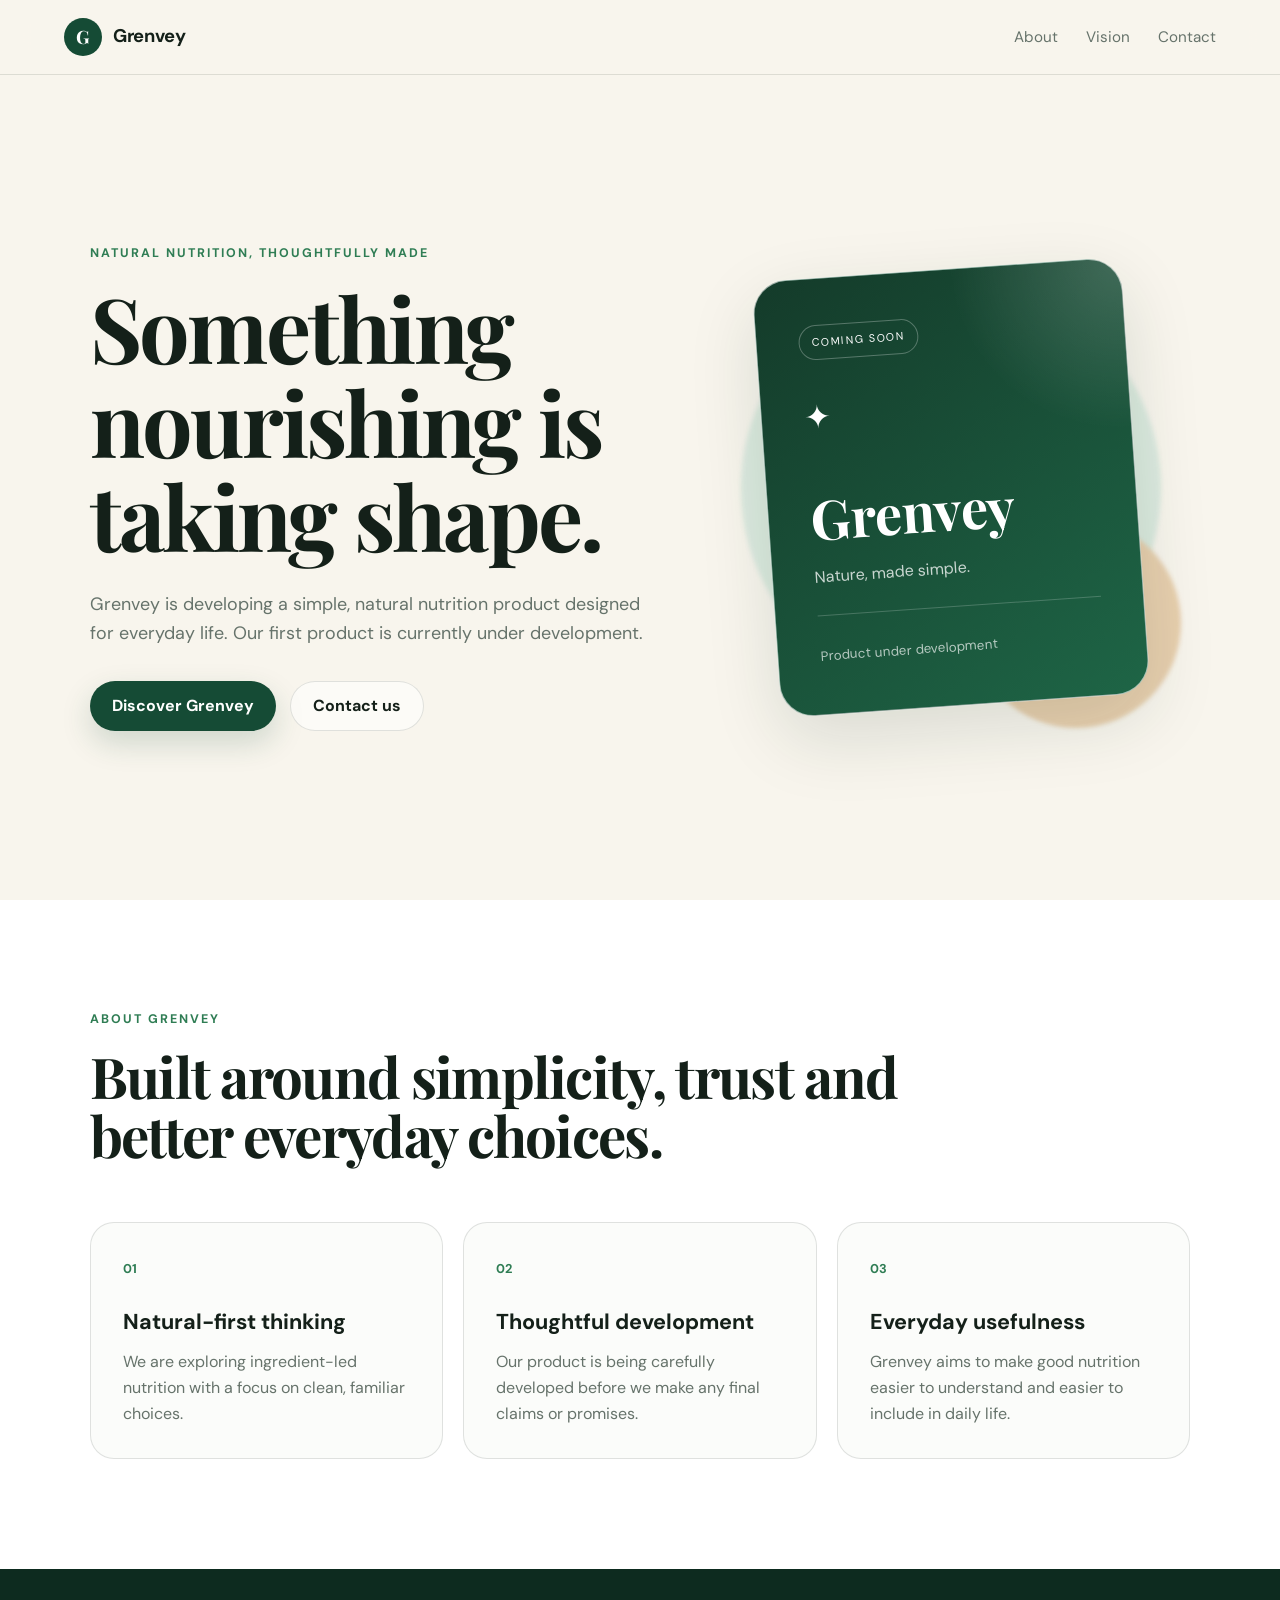
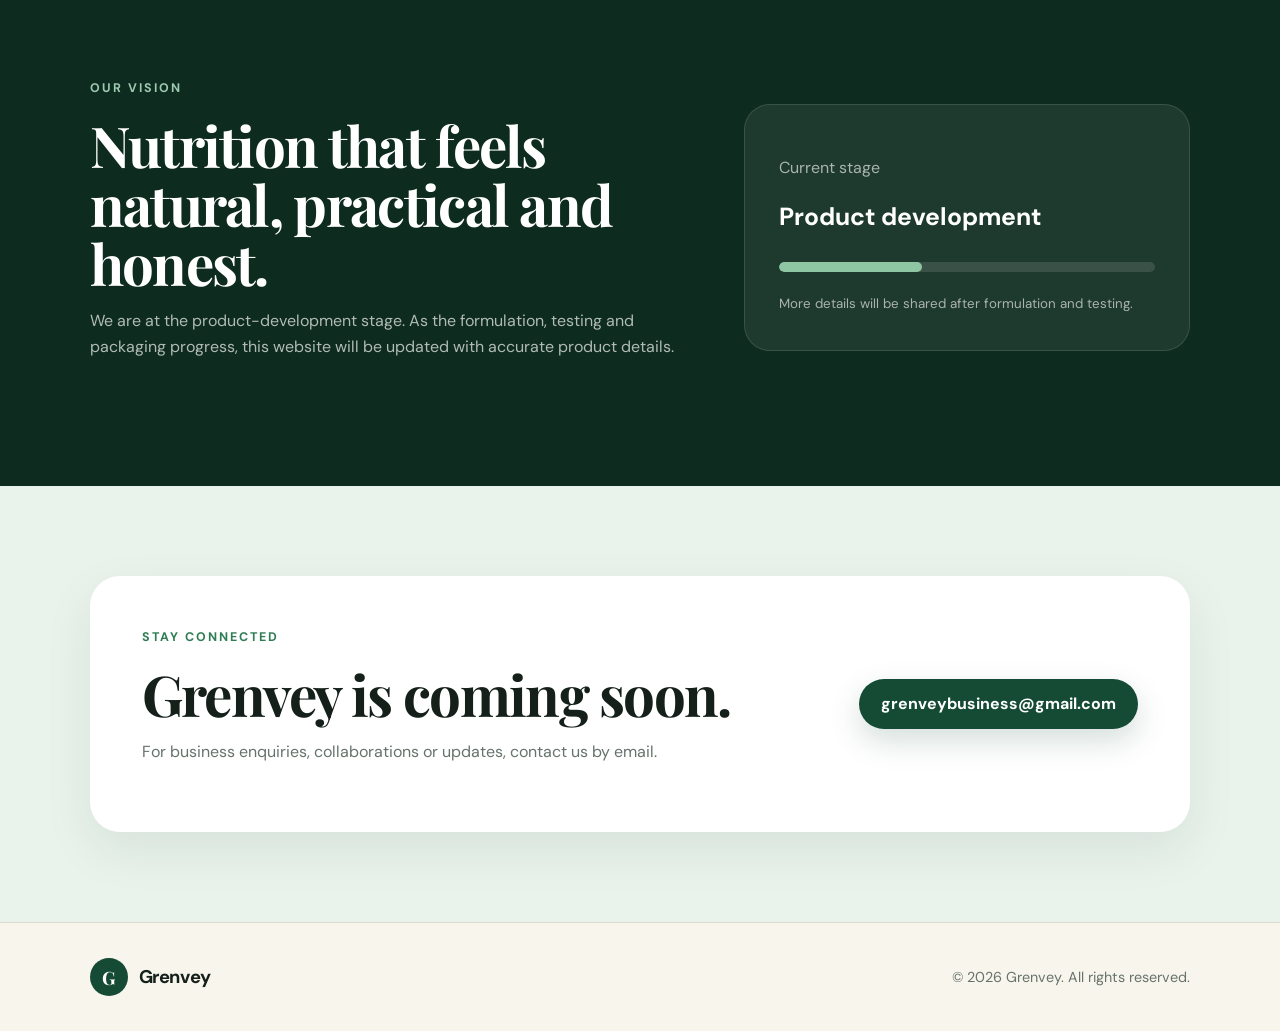
==== index.html @ e4cc2984 "Premium Grenvey Website" ====
<!DOCTYPE html>
<html lang="en">
<head>
  <meta charset="UTF-8" />
  <meta name="viewport" content="width=device-width, initial-scale=1.0" />
  <meta name="description" content="Grenvey is building simple, natural nutrition for everyday life." />
  <title>Grenvey | Natural Nutrition</title>
  <link rel="preconnect" href="https://fonts.googleapis.com">
  <link rel="preconnect" href="https://fonts.gstatic.com" crossorigin>
  <link href="https://fonts.googleapis.com/css2?family=DM+Sans:wght@400;500;600;700&family=Playfair+Display:wght@600;700&display=swap" rel="stylesheet">
  <link rel="stylesheet" href="style.css" />
</head>
<body>
  <header class="site-header">
    <a class="brand" href="#home" aria-label="Grenvey home">
      <span class="brand-mark">G</span>
      <span>Grenvey</span>
    </a>

    <nav class="nav-links" aria-label="Main navigation">
      <a href="#about">About</a>
      <a href="#vision">Vision</a>
      <a href="#contact">Contact</a>
    </nav>
  </header>

  <main>
    <section class="hero" id="home">
      <div class="hero-content reveal">
        <p class="eyebrow">Natural nutrition, thoughtfully made</p>
        <h1>Something nourishing is taking shape.</h1>
        <p class="hero-copy">
          Grenvey is developing a simple, natural nutrition product designed for everyday life.
          Our first product is currently under development.
        </p>
        <div class="hero-actions">
          <a class="button button-primary" href="#about">Discover Grenvey</a>
          <a class="button button-secondary" href="mailto:grenveybusiness@gmail.com">Contact us</a>
        </div>
      </div>

      <div class="hero-visual reveal" aria-hidden="true">
        <div class="orb orb-one"></div>
        <div class="orb orb-two"></div>
        <div class="product-card">
          <span class="mini-label">COMING SOON</span>
          <div class="leaf-icon">✦</div>
          <h2>Grenvey</h2>
          <p>Nature, made simple.</p>
          <div class="card-line"></div>
          <small>Product under development</small>
        </div>
      </div>
    </section>

    <section class="section" id="about">
      <div class="section-heading reveal">
        <p class="eyebrow">About Grenvey</p>
        <h2>Built around simplicity, trust and better everyday choices.</h2>
      </div>

      <div class="feature-grid">
        <article class="feature-card reveal">
          <span>01</span>
          <h3>Natural-first thinking</h3>
          <p>We are exploring ingredient-led nutrition with a focus on clean, familiar choices.</p>
        </article>
        <article class="feature-card reveal">
          <span>02</span>
          <h3>Thoughtful development</h3>
          <p>Our product is being carefully developed before we make any final claims or promises.</p>
        </article>
        <article class="feature-card reveal">
          <span>03</span>
          <h3>Everyday usefulness</h3>
          <p>Grenvey aims to make good nutrition easier to understand and easier to include in daily life.</p>
        </article>
      </div>
    </section>

    <section class="vision-section" id="vision">
      <div class="vision-copy reveal">
        <p class="eyebrow light">Our vision</p>
        <h2>Nutrition that feels natural, practical and honest.</h2>
        <p>
          We are at the product-development stage. As the formulation, testing and packaging progress,
          this website will be updated with accurate product details.
        </p>
      </div>
      <div class="status-card reveal">
        <p>Current stage</p>
        <strong>Product development</strong>
        <div class="status-track"><span></span></div>
        <small>More details will be shared after formulation and testing.</small>
      </div>
    </section>

    <section class="contact-section" id="contact">
      <div class="contact-card reveal">
        <div>
          <p class="eyebrow">Stay connected</p>
          <h2>Grenvey is coming soon.</h2>
          <p>For business enquiries, collaborations or updates, contact us by email.</p>
        </div>
        <a class="button button-primary" href="mailto:grenveybusiness@gmail.com">
          grenveybusiness@gmail.com
        </a>
      </div>
    </section>
  </main>

  <footer>
    <a class="brand footer-brand" href="#home">
      <span class="brand-mark">G</span>
      <span>Grenvey</span>
    </a>
    <p>© <span id="year"></span> Grenvey. All rights reserved.</p>
  </footer>

  <script src="script.js"></script>
</body>
</html>
---- style.css ----
* {
  box-sizing: border-box;
}

:root {
  --green-950: #0d2b1f;
  --green-800: #154b35;
  --green-600: #2f7d54;
  --green-100: #e9f3ec;
  --cream: #f8f5ed;
  --white: #ffffff;
  --ink: #142019;
  --muted: #66736b;
  --line: rgba(20, 32, 25, 0.12);
  --shadow: 0 24px 70px rgba(13, 43, 31, 0.13);
}

html {
  scroll-behavior: smooth;
}

body {
  margin: 0;
  font-family: "DM Sans", sans-serif;
  color: var(--ink);
  background: var(--cream);
  line-height: 1.6;
}

a {
  color: inherit;
  text-decoration: none;
}

.site-header {
  position: sticky;
  top: 0;
  z-index: 50;
  display: flex;
  align-items: center;
  justify-content: space-between;
  padding: 18px clamp(22px, 5vw, 76px);
  background: rgba(248, 245, 237, 0.86);
  border-bottom: 1px solid var(--line);
  backdrop-filter: blur(18px);
}

.brand {
  display: inline-flex;
  align-items: center;
  gap: 11px;
  font-size: 1.15rem;
  font-weight: 700;
  letter-spacing: -0.02em;
}

.brand-mark {
  display: grid;
  place-items: center;
  width: 38px;
  height: 38px;
  border-radius: 50%;
  color: var(--white);
  background: var(--green-800);
  font-family: "Playfair Display", serif;
}

.nav-links {
  display: flex;
  gap: 28px;
  color: var(--muted);
  font-size: 0.95rem;
}

.nav-links a:hover {
  color: var(--green-800);
}

.hero {
  min-height: calc(100vh - 75px);
  display: grid;
  grid-template-columns: 1.08fr 0.92fr;
  align-items: center;
  gap: 60px;
  padding: 70px clamp(22px, 7vw, 110px);
  overflow: hidden;
}

.eyebrow {
  margin: 0 0 16px;
  color: var(--green-600);
  font-size: 0.78rem;
  font-weight: 700;
  letter-spacing: 0.16em;
  text-transform: uppercase;
}

.hero h1,
.section-heading h2,
.vision-copy h2,
.contact-card h2 {
  margin: 0;
  font-family: "Playfair Display", serif;
  line-height: 1.05;
  letter-spacing: -0.03em;
}

.hero h1 {
  max-width: 760px;
  font-size: clamp(3.2rem, 7vw, 6.6rem);
}

.hero-copy {
  max-width: 650px;
  margin: 28px 0 0;
  color: var(--muted);
  font-size: clamp(1rem, 1.4vw, 1.18rem);
}

.hero-actions {
  display: flex;
  flex-wrap: wrap;
  gap: 14px;
  margin-top: 34px;
}

.button {
  display: inline-flex;
  align-items: center;
  justify-content: center;
  min-height: 50px;
  padding: 0 22px;
  border-radius: 999px;
  font-weight: 700;
  transition: transform 0.2s ease, box-shadow 0.2s ease, background 0.2s ease;
}

.button:hover {
  transform: translateY(-2px);
}

.button-primary {
  color: var(--white);
  background: var(--green-800);
  box-shadow: 0 12px 30px rgba(21, 75, 53, 0.18);
}

.button-secondary {
  border: 1px solid var(--line);
  background: rgba(255,255,255,0.55);
}

.hero-visual {
  position: relative;
  min-height: 560px;
  display: grid;
  place-items: center;
}

.orb {
  position: absolute;
  border-radius: 50%;
  filter: blur(2px);
}

.orb-one {
  width: 420px;
  height: 420px;
  background: #dceadf;
}

.orb-two {
  width: 210px;
  height: 210px;
  right: 2%;
  bottom: 7%;
  background: #e8cfae;
}

.product-card {
  position: relative;
  z-index: 2;
  width: min(370px, 78vw);
  padding: 46px 42px;
  border: 1px solid rgba(255,255,255,0.6);
  border-radius: 34px;
  color: var(--white);
  background:
    radial-gradient(circle at top right, rgba(255,255,255,0.18), transparent 30%),
    linear-gradient(145deg, #143b2a, #1e6546);
  box-shadow: var(--shadow);
  transform: rotate(-4deg);
}

.product-card h2 {
  margin: 30px 0 0;
  font-family: "Playfair Display", serif;
  font-size: 3.4rem;
}

.product-card p {
  margin: 3px 0 26px;
  color: rgba(255,255,255,0.76);
}

.mini-label {
  display: inline-block;
  padding: 8px 12px;
  border: 1px solid rgba(255,255,255,0.28);
  border-radius: 999px;
  font-size: 0.68rem;
  letter-spacing: 0.14em;
}

.leaf-icon {
  margin-top: 32px;
  font-size: 2rem;
}

.card-line {
  height: 1px;
  margin: 26px 0;
  background: rgba(255,255,255,0.2);
}

.product-card small {
  color: rgba(255,255,255,0.68);
}

.section {
  padding: 110px clamp(22px, 7vw, 110px);
  background: var(--white);
}

.section-heading {
  max-width: 820px;
}

.section-heading h2,
.vision-copy h2,
.contact-card h2 {
  font-size: clamp(2.3rem, 4.4vw, 4.6rem);
}

.feature-grid {
  display: grid;
  grid-template-columns: repeat(3, 1fr);
  gap: 20px;
  margin-top: 58px;
}

.feature-card {
  padding: 32px;
  border: 1px solid var(--line);
  border-radius: 24px;
  background: #fbfcfa;
}

.feature-card span {
  color: var(--green-600);
  font-size: 0.8rem;
  font-weight: 700;
}

.feature-card h3 {
  margin: 24px 0 10px;
  font-size: 1.35rem;
}

.feature-card p {
  margin: 0;
  color: var(--muted);
}

.vision-section {
  display: grid;
  grid-template-columns: 1.15fr 0.85fr;
  gap: 50px;
  align-items: center;
  padding: 110px clamp(22px, 7vw, 110px);
  color: var(--white);
  background: var(--green-950);
}

.eyebrow.light {
  color: #9dcab1;
}

.vision-copy p:last-child {
  max-width: 680px;
  color: rgba(255,255,255,0.68);
}

.status-card {
  padding: 34px;
  border: 1px solid rgba(255,255,255,0.12);
  border-radius: 26px;
  background: rgba(255,255,255,0.07);
}

.status-card p,
.status-card small {
  color: rgba(255,255,255,0.62);
}

.status-card strong {
  display: block;
  margin: 6px 0 26px;
  font-size: 1.55rem;
}

.status-track {
  height: 10px;
  margin-bottom: 18px;
  border-radius: 999px;
  background: rgba(255,255,255,0.12);
  overflow: hidden;
}

.status-track span {
  display: block;
  width: 38%;
  height: 100%;
  border-radius: inherit;
  background: #8ec6a4;
}

.contact-section {
  padding: 90px clamp(22px, 7vw, 110px);
  background: var(--green-100);
}

.contact-card {
  display: flex;
  justify-content: space-between;
  align-items: center;
  gap: 40px;
  max-width: 1200px;
  margin: 0 auto;
  padding: 52px;
  border-radius: 30px;
  background: var(--white);
  box-shadow: 0 18px 50px rgba(13, 43, 31, 0.08);
}

.contact-card p:not(.eyebrow) {
  color: var(--muted);
}

footer {
  display: flex;
  justify-content: space-between;
  align-items: center;
  gap: 20px;
  padding: 28px clamp(22px, 7vw, 110px);
  border-top: 1px solid var(--line);
  background: var(--cream);
}

footer p {
  color: var(--muted);
  font-size: 0.9rem;
}

.reveal {
  opacity: 0;
  transform: translateY(20px);
  transition: opacity 0.7s ease, transform 0.7s ease;
}

.reveal.visible {
  opacity: 1;
  transform: translateY(0);
}

@media (max-width: 900px) {
  .hero,
  .vision-section {
    grid-template-columns: 1fr;
  }

  .hero {
    padding-top: 48px;
  }

  .hero-visual {
    min-height: 460px;
  }

  .feature-grid {
    grid-template-columns: 1fr;
  }

  .contact-card {
    align-items: flex-start;
    flex-direction: column;
  }
}

@media (max-width: 640px) {
  .nav-links {
    display: none;
  }

  .hero {
    min-height: auto;
    gap: 18px;
  }

  .hero h1 {
    font-size: 3.15rem;
  }

  .hero-visual {
    min-height: 420px;
  }

  .product-card {
    padding: 36px 28px;
  }

  .product-card h2 {
    font-size: 2.8rem;
  }

  .section,
  .vision-section,
  .contact-section {
    padding-top: 78px;
    padding-bottom: 78px;
  }

  .contact-card {
    padding: 32px 24px;
  }

  .contact-card .button {
    width: 100%;
    font-size: 0.9rem;
  }

  footer {
    align-items: flex-start;
    flex-direction: column;
  }
}
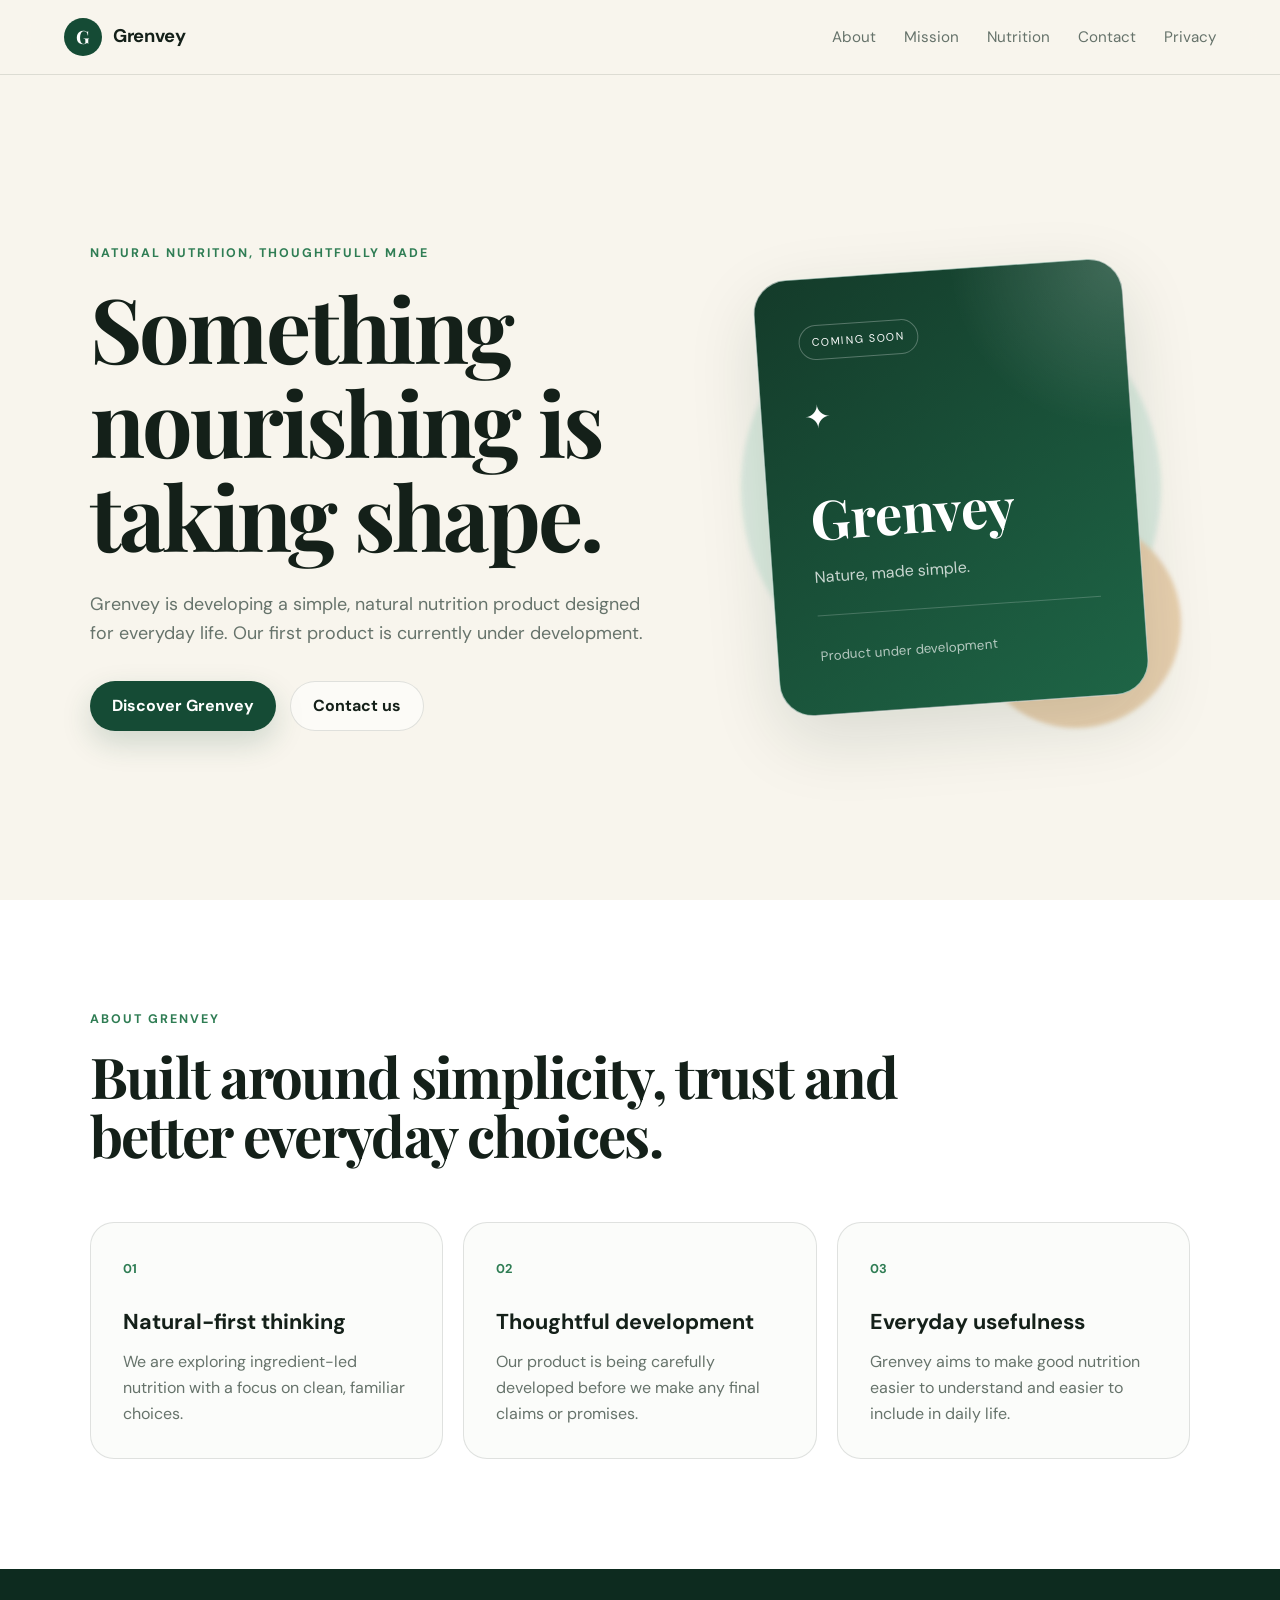
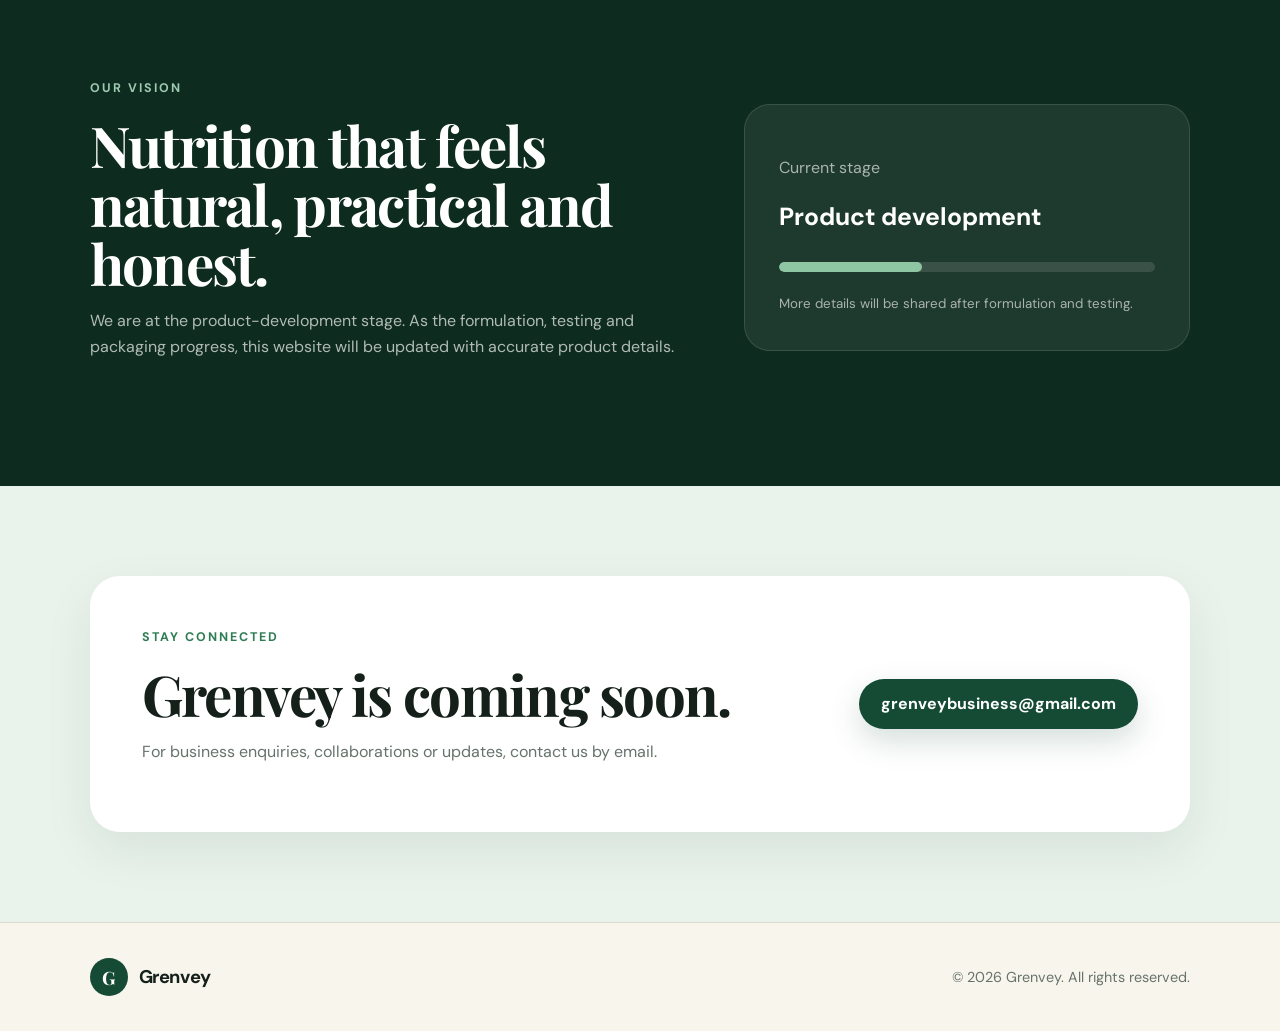
==== commit 6cde9938: "Add About, Mission, Nutrition, Contact and Privacy pages" ====
--- a/index.html
+++ b/index.html
@@ -18,9 +18,11 @@
     </a>
 
     <nav class="nav-links" aria-label="Main navigation">
-      <a href="#about">About</a>
-      <a href="#vision">Vision</a>
-      <a href="#contact">Contact</a>
+      <a href="about.html">About</a>
+<a href="mission.html">Mission</a>
+<a href="nutrition.html">Nutrition</a>
+<a href="contact.html">Contact</a>
+<a href="privacy.html">Privacy</a>
     </nav>
   </header>
 
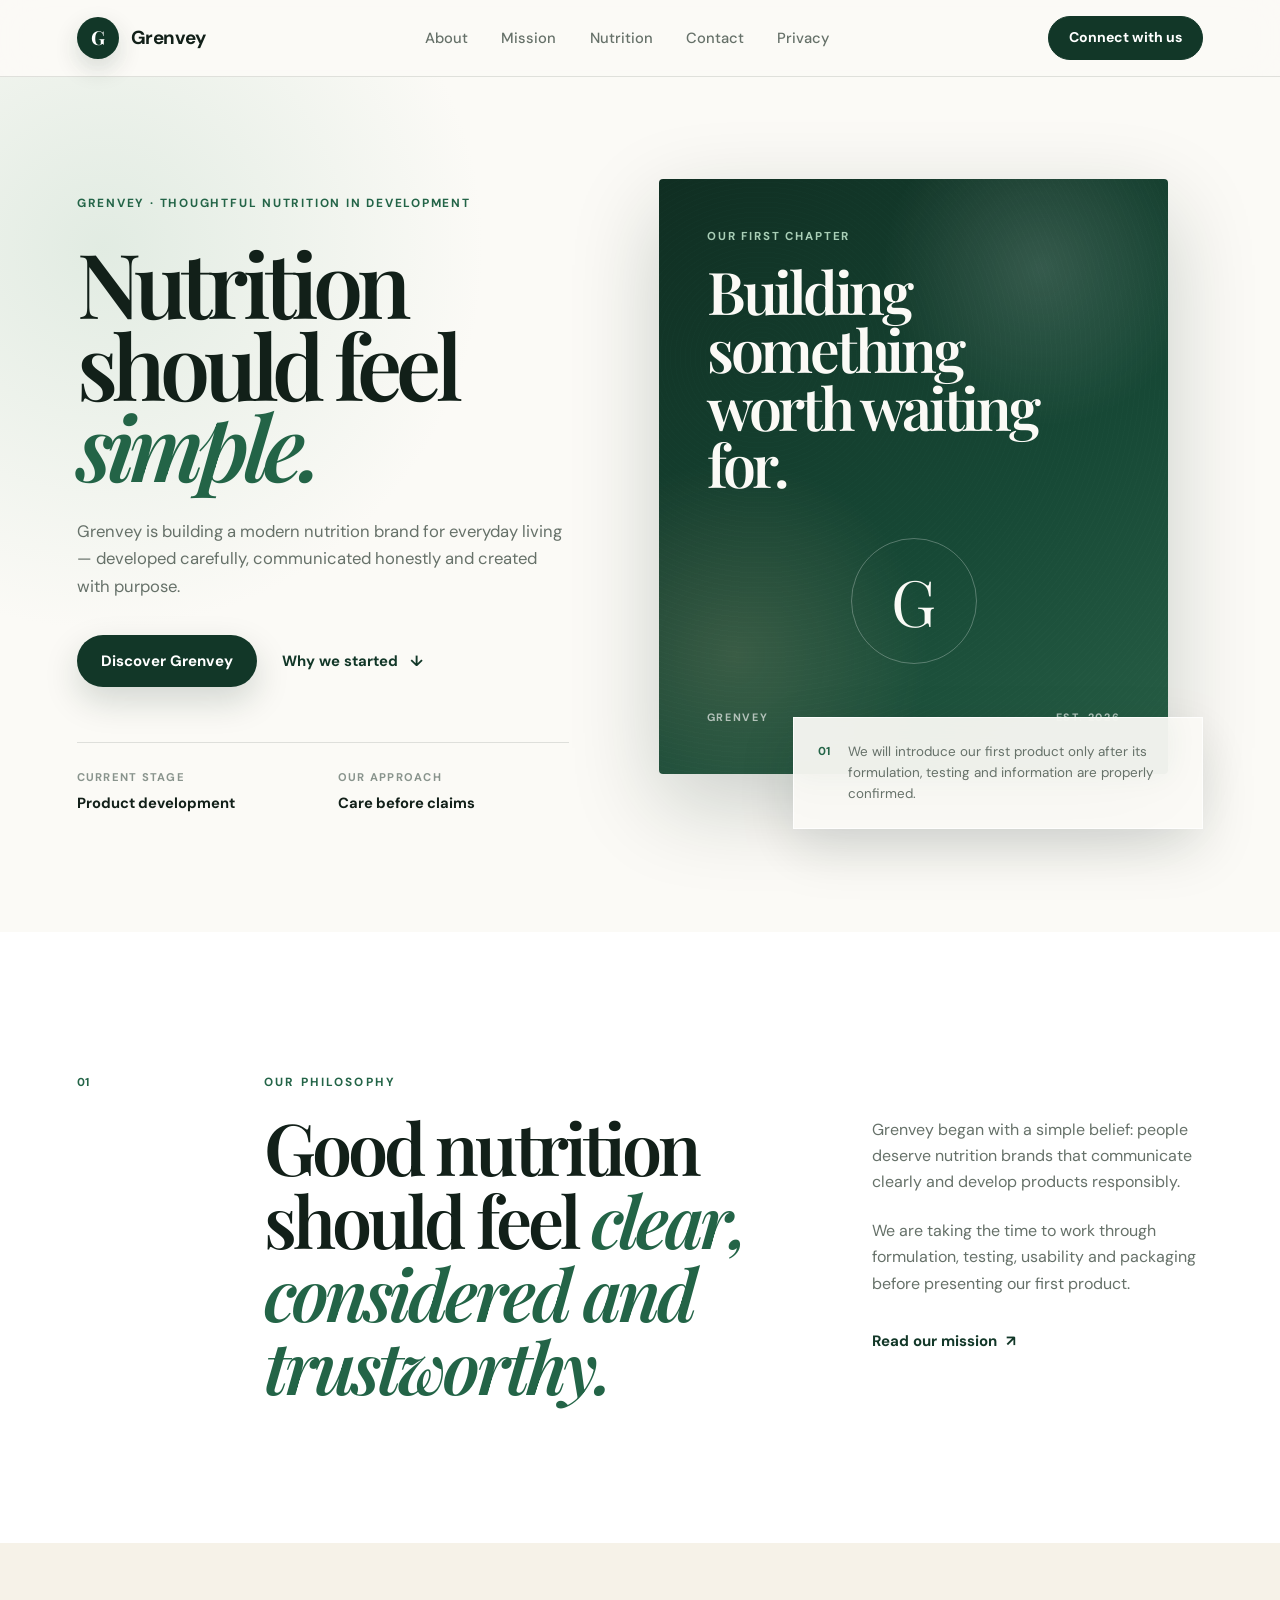
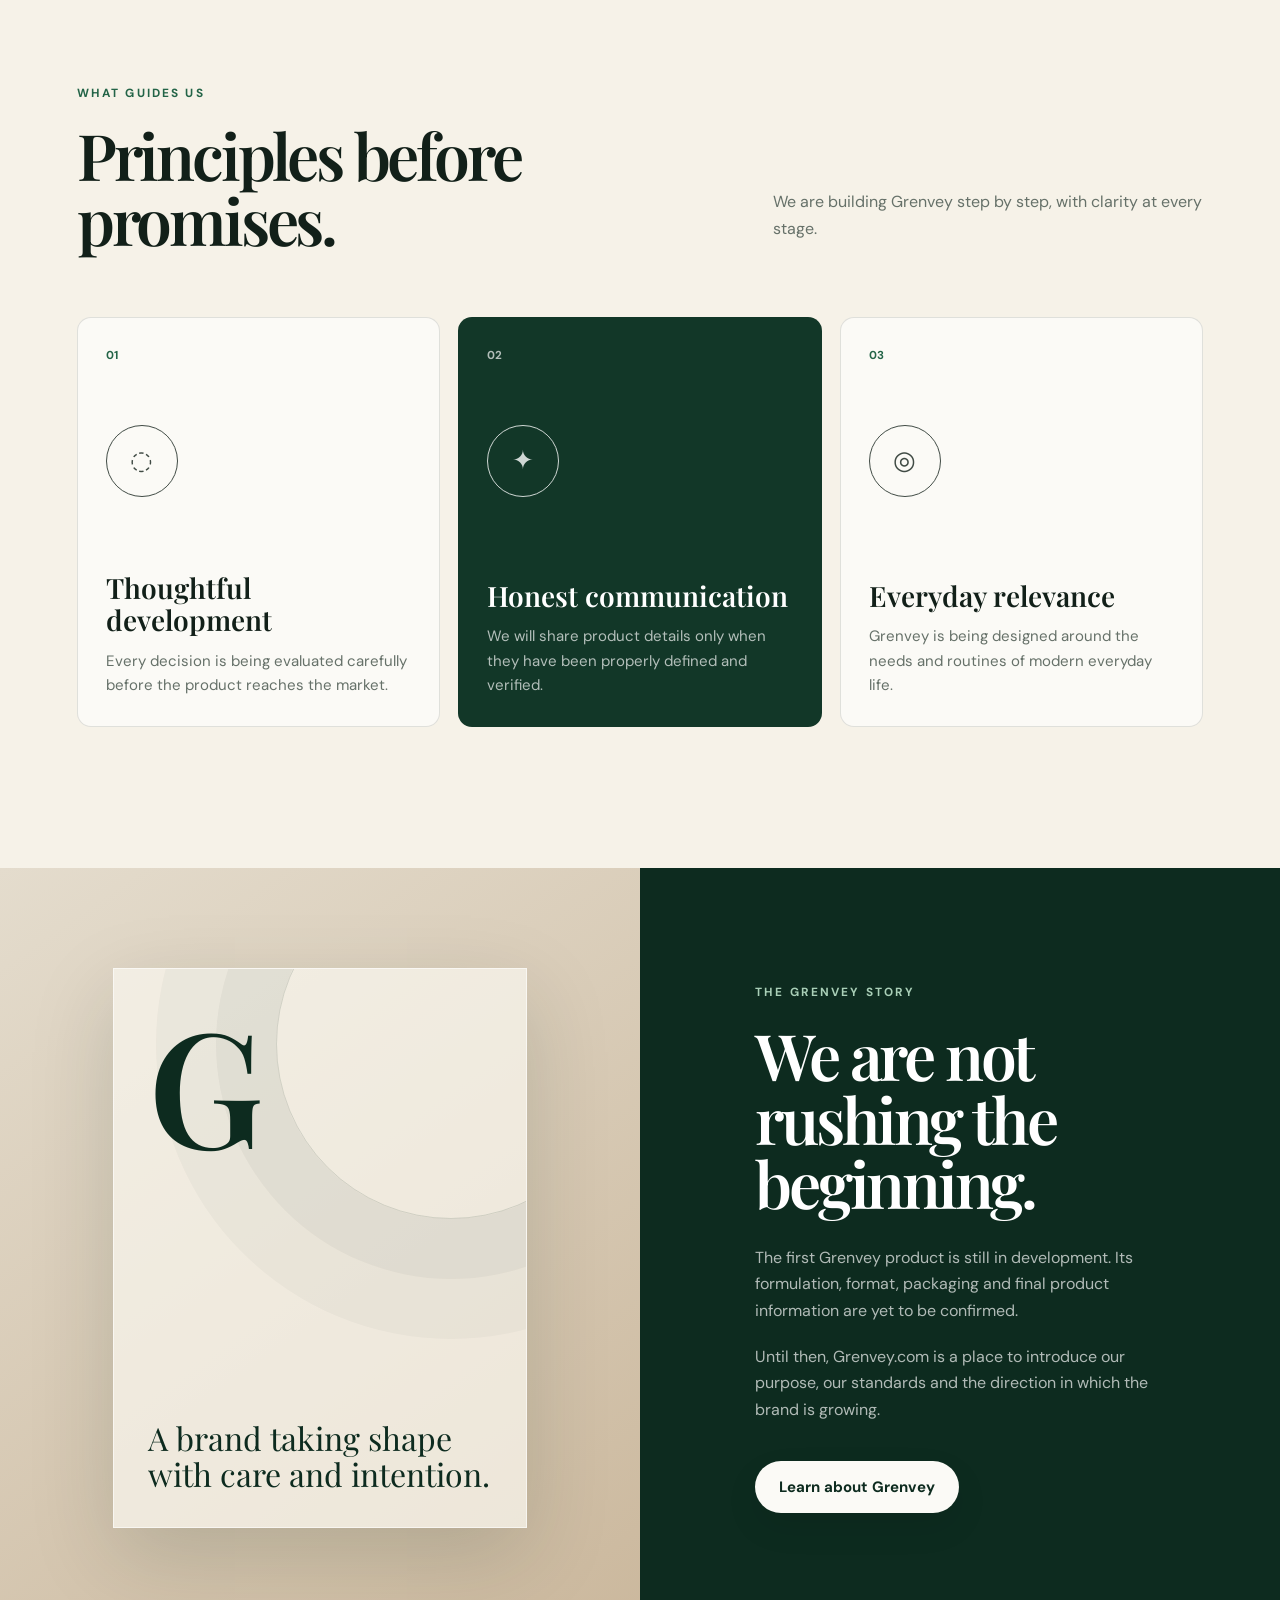
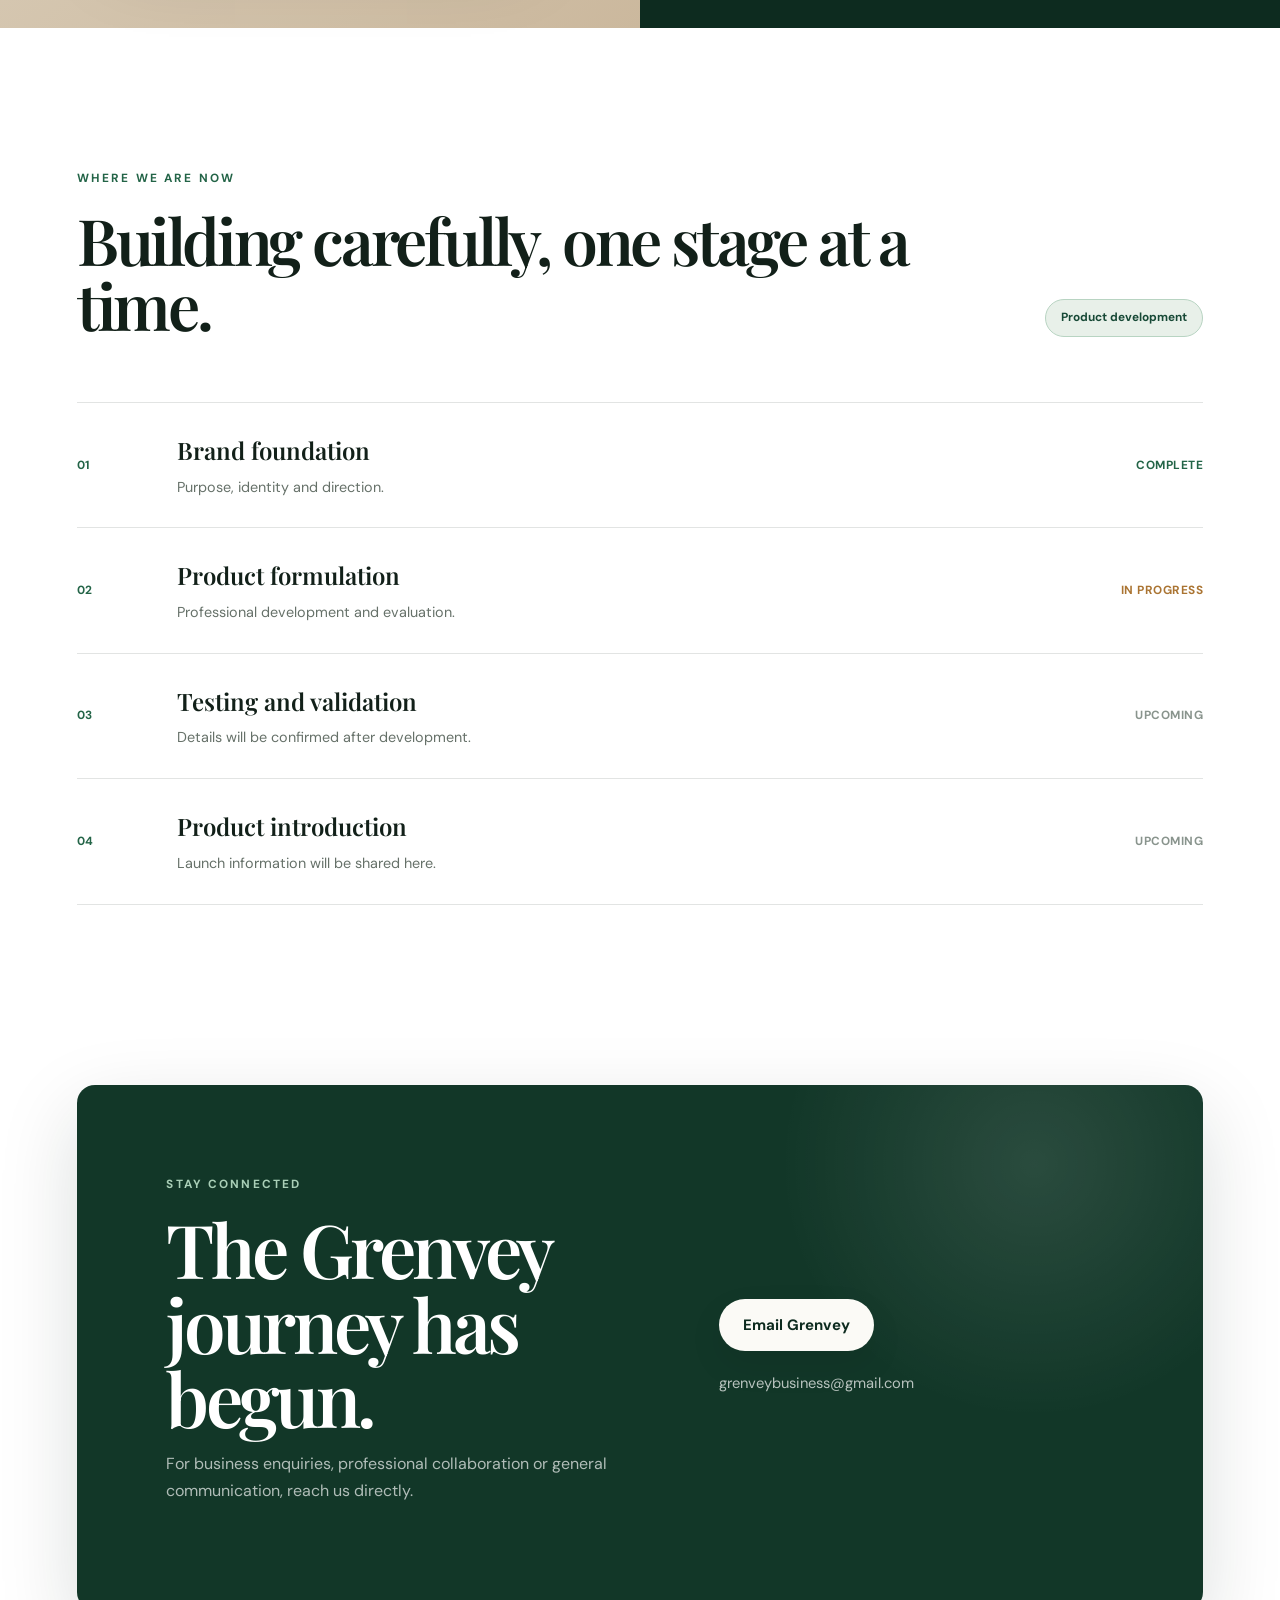
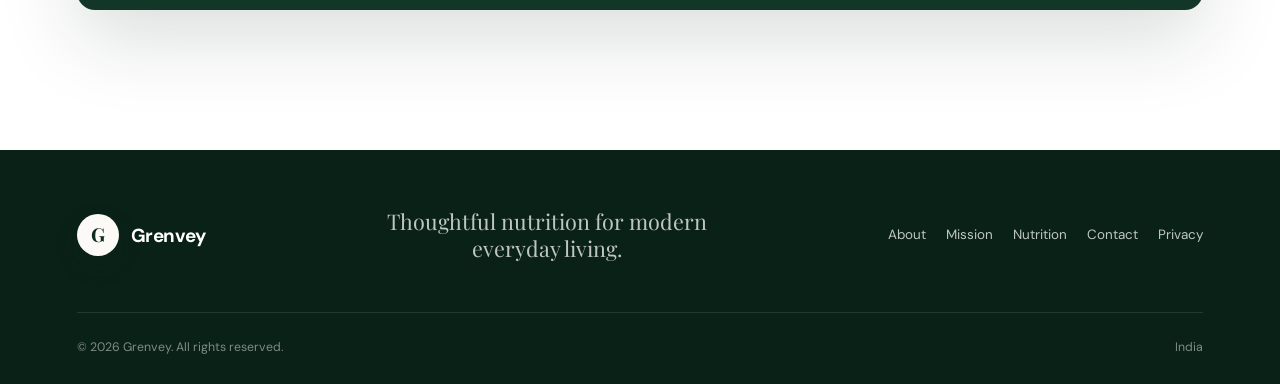
==== commit f581da4e: "Update Grenvey website" ====
--- a/index.html
+++ b/index.html
@@ -3,122 +3,391 @@
 <head>
   <meta charset="UTF-8" />
   <meta name="viewport" content="width=device-width, initial-scale=1.0" />
-  <meta name="description" content="Grenvey is building simple, natural nutrition for everyday life." />
-  <title>Grenvey | Natural Nutrition</title>
-  <link rel="preconnect" href="https://fonts.googleapis.com">
-  <link rel="preconnect" href="https://fonts.gstatic.com" crossorigin>
-  <link href="https://fonts.googleapis.com/css2?family=DM+Sans:wght@400;500;600;700&family=Playfair+Display:wght@600;700&display=swap" rel="stylesheet">
+
+  <meta
+    name="description"
+    content="Grenvey is creating thoughtful, honest nutrition for modern everyday living."
+  />
+
+  <meta name="theme-color" content="#173c2e" />
+
+  <meta property="og:title" content="Grenvey | Thoughtful Everyday Nutrition" />
+  <meta
+    property="og:description"
+    content="Simple thinking. Honest development. Nutrition made for everyday life."
+  />
+  <meta property="og:type" content="website" />
+  <meta property="og:url" content="https://grenvey.com/" />
+
+  <title>Grenvey | Thoughtful Everyday Nutrition</title>
+
+  <link rel="preconnect" href="https://fonts.googleapis.com" />
+  <link rel="preconnect" href="https://fonts.gstatic.com" crossorigin />
+
+  <link
+    href="https://fonts.googleapis.com/css2?family=DM+Sans:wght@400;500;600;700&family=Playfair+Display:wght@600;700&display=swap"
+    rel="stylesheet"
+  />
+
   <link rel="stylesheet" href="style.css" />
 </head>
+
 <body>
+
   <header class="site-header">
-    <a class="brand" href="#home" aria-label="Grenvey home">
+    <a class="brand" href="index.html" aria-label="Grenvey home">
       <span class="brand-mark">G</span>
-      <span>Grenvey</span>
+      <span class="brand-name">Grenvey</span>
     </a>
 
     <nav class="nav-links" aria-label="Main navigation">
       <a href="about.html">About</a>
-<a href="mission.html">Mission</a>
-<a href="nutrition.html">Nutrition</a>
-<a href="contact.html">Contact</a>
-<a href="privacy.html">Privacy</a>
+      <a href="mission.html">Mission</a>
+      <a href="nutrition.html">Nutrition</a>
+      <a href="contact.html">Contact</a>
+      <a href="privacy.html">Privacy</a>
     </nav>
+
+    <a class="header-cta" href="contact.html">Connect with us</a>
   </header>
 
   <main>
-    <section class="hero" id="home">
-      <div class="hero-content reveal">
-        <p class="eyebrow">Natural nutrition, thoughtfully made</p>
-        <h1>Something nourishing is taking shape.</h1>
-        <p class="hero-copy">
-          Grenvey is developing a simple, natural nutrition product designed for everyday life.
-          Our first product is currently under development.
-        </p>
-        <div class="hero-actions">
-          <a class="button button-primary" href="#about">Discover Grenvey</a>
-          <a class="button button-secondary" href="mailto:grenveybusiness@gmail.com">Contact us</a>
-        </div>
-      </div>
-
-      <div class="hero-visual reveal" aria-hidden="true">
-        <div class="orb orb-one"></div>
-        <div class="orb orb-two"></div>
-        <div class="product-card">
-          <span class="mini-label">COMING SOON</span>
-          <div class="leaf-icon">✦</div>
-          <h2>Grenvey</h2>
-          <p>Nature, made simple.</p>
-          <div class="card-line"></div>
-          <small>Product under development</small>
-        </div>
-      </div>
-    </section>
-
-    <section class="section" id="about">
+
+    <section class="hero hero-v4" id="home">
+
+  <div class="hero-v4-copy reveal">
+
+    <p class="hero-kicker">
+      Grenvey · Thoughtful nutrition in development
+    </p>
+
+    <h1>
+      Nutrition should feel
+      <span>simple.</span>
+    </h1>
+
+    <p class="hero-v4-intro">
+      Grenvey is building a modern nutrition brand for everyday living—
+      developed carefully, communicated honestly and created with purpose.
+    </p>
+
+    <div class="hero-v4-actions">
+      <a class="button button-primary" href="about.html">
+        Discover Grenvey
+      </a>
+
+      <a class="hero-v4-link" href="#philosophy">
+        Why we started
+        <span aria-hidden="true">↓</span>
+      </a>
+    </div>
+
+    <div class="hero-v4-meta">
+      <div>
+        <span>Current stage</span>
+        <strong>Product development</strong>
+      </div>
+
+      <div>
+        <span>Our approach</span>
+        <strong>Care before claims</strong>
+      </div>
+    </div>
+
+  </div>
+
+  <div class="hero-v4-visual reveal">
+
+    <div class="hero-photo">
+      <div class="photo-grain"></div>
+
+      <div class="photo-copy">
+        <span>Our first chapter</span>
+        <strong>
+          Building something<br />
+          worth waiting for.
+        </strong>
+      </div>
+
+      <div class="photo-monogram">G</div>
+
+      <div class="photo-footer">
+        <span>Grenvey</span>
+        <span>Est. 2026</span>
+      </div>
+    </div>
+
+    <div class="hero-statement">
+      <span>01</span>
+      <p>
+        We will introduce our first product only after its formulation,
+        testing and information are properly confirmed.
+      </p>
+    </div>
+
+  </div>
+
+</section>
+    <section class="philosophy-section" id="philosophy">
+
+      <div class="section-number reveal">01</div>
+
+      <div class="philosophy-heading reveal">
+        <p class="eyebrow">Our philosophy</p>
+
+        <h2>
+          Good nutrition should feel
+          <em>clear, considered and trustworthy.</em>
+        </h2>
+      </div>
+
+      <div class="philosophy-copy reveal">
+        <p>
+          Grenvey began with a simple belief: people deserve nutrition brands
+          that communicate clearly and develop products responsibly.
+        </p>
+
+        <p>
+          We are taking the time to work through formulation, testing,
+          usability and packaging before presenting our first product.
+        </p>
+
+        <a class="text-link dark-link" href="mission.html">
+          Read our mission
+          <span aria-hidden="true">↗</span>
+        </a>
+      </div>
+
+    </section>
+
+    <section class="principles-section">
+
       <div class="section-heading reveal">
-        <p class="eyebrow">About Grenvey</p>
-        <h2>Built around simplicity, trust and better everyday choices.</h2>
-      </div>
-
-      <div class="feature-grid">
-        <article class="feature-card reveal">
+        <div>
+          <p class="eyebrow">What guides us</p>
+          <h2>Principles before promises.</h2>
+        </div>
+
+        <p class="section-intro">
+          We are building Grenvey step by step, with clarity at every stage.
+        </p>
+      </div>
+
+      <div class="principles-grid">
+
+        <article class="principle-card reveal">
+          <div class="principle-number">01</div>
+
+          <div class="principle-icon" aria-hidden="true">◌</div>
+
+          <h3>Thoughtful development</h3>
+
+          <p>
+            Every decision is being evaluated carefully before the product
+            reaches the market.
+          </p>
+        </article>
+
+        <article class="principle-card featured reveal">
+          <div class="principle-number">02</div>
+
+          <div class="principle-icon" aria-hidden="true">✦</div>
+
+          <h3>Honest communication</h3>
+
+          <p>
+            We will share product details only when they have been properly
+            defined and verified.
+          </p>
+        </article>
+
+        <article class="principle-card reveal">
+          <div class="principle-number">03</div>
+
+          <div class="principle-icon" aria-hidden="true">◎</div>
+
+          <h3>Everyday relevance</h3>
+
+          <p>
+            Grenvey is being designed around the needs and routines of
+            modern everyday life.
+          </p>
+        </article>
+
+      </div>
+
+    </section>
+
+    <section class="story-section">
+
+      <div class="story-visual reveal">
+
+        <div class="story-image-card">
+          <div class="story-pattern"></div>
+
+          <div class="story-monogram">G</div>
+
+          <p>
+            A brand taking shape<br />
+            with care and intention.
+          </p>
+        </div>
+
+      </div>
+
+      <div class="story-content reveal">
+
+        <p class="eyebrow light">The Grenvey story</p>
+
+        <h2>
+          We are not rushing the beginning.
+        </h2>
+
+        <p>
+          The first Grenvey product is still in development. Its formulation,
+          format, packaging and final product information are yet to be confirmed.
+        </p>
+
+        <p>
+          Until then, Grenvey.com is a place to introduce our purpose,
+          our standards and the direction in which the brand is growing.
+        </p>
+
+        <a class="button button-light" href="about.html">
+          Learn about Grenvey
+        </a>
+
+      </div>
+
+    </section>
+
+    <section class="development-section">
+
+      <div class="development-header reveal">
+
+        <div>
+          <p class="eyebrow">Where we are now</p>
+          <h2>Building carefully, one stage at a time.</h2>
+        </div>
+
+        <span class="development-badge">
+          Product development
+        </span>
+
+      </div>
+
+      <div class="development-grid">
+
+        <article class="development-step reveal">
           <span>01</span>
-          <h3>Natural-first thinking</h3>
-          <p>We are exploring ingredient-led nutrition with a focus on clean, familiar choices.</p>
-        </article>
-        <article class="feature-card reveal">
+          <div>
+            <h3>Brand foundation</h3>
+            <p>Purpose, identity and direction.</p>
+          </div>
+          <strong class="step-status complete">Complete</strong>
+        </article>
+
+        <article class="development-step reveal">
           <span>02</span>
-          <h3>Thoughtful development</h3>
-          <p>Our product is being carefully developed before we make any final claims or promises.</p>
-        </article>
-        <article class="feature-card reveal">
+          <div>
+            <h3>Product formulation</h3>
+            <p>Professional development and evaluation.</p>
+          </div>
+          <strong class="step-status active">In progress</strong>
+        </article>
+
+        <article class="development-step reveal">
           <span>03</span>
-          <h3>Everyday usefulness</h3>
-          <p>Grenvey aims to make good nutrition easier to understand and easier to include in daily life.</p>
-        </article>
-      </div>
-    </section>
-
-    <section class="vision-section" id="vision">
-      <div class="vision-copy reveal">
-        <p class="eyebrow light">Our vision</p>
-        <h2>Nutrition that feels natural, practical and honest.</h2>
-        <p>
-          We are at the product-development stage. As the formulation, testing and packaging progress,
-          this website will be updated with accurate product details.
-        </p>
-      </div>
-      <div class="status-card reveal">
-        <p>Current stage</p>
-        <strong>Product development</strong>
-        <div class="status-track"><span></span></div>
-        <small>More details will be shared after formulation and testing.</small>
-      </div>
-    </section>
-
-    <section class="contact-section" id="contact">
+          <div>
+            <h3>Testing and validation</h3>
+            <p>Details will be confirmed after development.</p>
+          </div>
+          <strong class="step-status upcoming">Upcoming</strong>
+        </article>
+
+        <article class="development-step reveal">
+          <span>04</span>
+          <div>
+            <h3>Product introduction</h3>
+            <p>Launch information will be shared here.</p>
+          </div>
+          <strong class="step-status upcoming">Upcoming</strong>
+        </article>
+
+      </div>
+
+    </section>
+
+    <section class="contact-section">
+
       <div class="contact-card reveal">
-        <div>
-          <p class="eyebrow">Stay connected</p>
-          <h2>Grenvey is coming soon.</h2>
-          <p>For business enquiries, collaborations or updates, contact us by email.</p>
-        </div>
-        <a class="button button-primary" href="mailto:grenveybusiness@gmail.com">
-          grenveybusiness@gmail.com
-        </a>
-      </div>
-    </section>
+
+        <div class="contact-copy">
+          <p class="eyebrow light">Stay connected</p>
+
+          <h2>
+            The Grenvey journey has begun.
+          </h2>
+
+          <p>
+            For business enquiries, professional collaboration or general
+            communication, reach us directly.
+          </p>
+        </div>
+
+        <div class="contact-actions">
+          <a
+            class="button button-light"
+            href="mailto:grenveybusiness@gmail.com"
+          >
+            Email Grenvey
+          </a>
+
+          <a
+            class="email-link"
+            href="mailto:grenveybusiness@gmail.com"
+          >
+            grenveybusiness@gmail.com
+          </a>
+        </div>
+
+      </div>
+
+    </section>
+
   </main>
 
-  <footer>
-    <a class="brand footer-brand" href="#home">
-      <span class="brand-mark">G</span>
-      <span>Grenvey</span>
-    </a>
-    <p>© <span id="year"></span> Grenvey. All rights reserved.</p>
+  <footer class="site-footer">
+
+    <div class="footer-main">
+
+      <a class="brand footer-brand" href="index.html">
+        <span class="brand-mark">G</span>
+        <span class="brand-name">Grenvey</span>
+      </a>
+
+      <p class="footer-statement">
+        Thoughtful nutrition for modern everyday living.
+      </p>
+
+      <nav class="footer-links" aria-label="Footer navigation">
+        <a href="about.html">About</a>
+        <a href="mission.html">Mission</a>
+        <a href="nutrition.html">Nutrition</a>
+        <a href="contact.html">Contact</a>
+        <a href="privacy.html">Privacy</a>
+      </nav>
+
+    </div>
+
+    <div class="footer-bottom">
+      <p>© <span id="year"></span> Grenvey. All rights reserved.</p>
+      <p>India</p>
+    </div>
+
   </footer>
 
   <script src="script.js"></script>
+
 </body>
-</html>
+</html>
--- a/style.css
+++ b/style.css
@@ -3,16 +3,36 @@
 }
 
 :root {
+  --green-975: #0a2118;
   --green-950: #0d2b1f;
-  --green-800: #154b35;
-  --green-600: #2f7d54;
-  --green-100: #e9f3ec;
-  --cream: #f8f5ed;
+  --green-900: #123728;
+  --green-800: #174936;
+  --green-700: #236447;
+  --green-500: #4e8d6d;
+  --green-200: #cfe1d4;
+  --green-100: #e8f0e9;
+
+  --cream-50: #fbfaf6;
+  --cream-100: #f6f2e8;
+  --cream-200: #eee6d6;
+
+  --sand: #d8b98e;
   --white: #ffffff;
-  --ink: #142019;
-  --muted: #66736b;
-  --line: rgba(20, 32, 25, 0.12);
-  --shadow: 0 24px 70px rgba(13, 43, 31, 0.13);
+  --ink: #122019;
+  --muted: #667169;
+  --soft-muted: #89948d;
+
+  --line: rgba(18, 32, 25, 0.12);
+  --line-light: rgba(255, 255, 255, 0.14);
+
+  --shadow-soft: 0 20px 60px rgba(10, 33, 24, 0.08);
+  --shadow-medium: 0 28px 80px rgba(10, 33, 24, 0.15);
+
+  --serif: "Playfair Display", serif;
+  --sans: "DM Sans", sans-serif;
+
+  --page-padding: clamp(22px, 6vw, 96px);
+  --section-space: clamp(88px, 11vw, 150px);
 }
 
 html {
@@ -21,10 +41,17 @@
 
 body {
   margin: 0;
-  font-family: "DM Sans", sans-serif;
+  overflow-x: hidden;
+  font-family: var(--sans);
   color: var(--ink);
-  background: var(--cream);
-  line-height: 1.6;
+  background: var(--cream-50);
+  line-height: 1.65;
+  -webkit-font-smoothing: antialiased;
+}
+
+body::selection {
+  color: var(--white);
+  background: var(--green-800);
 }
 
 a {
@@ -32,340 +59,915 @@
   text-decoration: none;
 }
 
+img {
+  display: block;
+  max-width: 100%;
+}
+
+button,
+input,
+textarea {
+  font: inherit;
+}
+
+/* Header */
+
 .site-header {
   position: sticky;
   top: 0;
-  z-index: 50;
-  display: flex;
-  align-items: center;
-  justify-content: space-between;
-  padding: 18px clamp(22px, 5vw, 76px);
-  background: rgba(248, 245, 237, 0.86);
+  z-index: 100;
+  display: grid;
+  grid-template-columns: auto 1fr auto;
+  align-items: center;
+  gap: 40px;
+  padding: 16px var(--page-padding);
+  background: rgba(251, 250, 246, 0.84);
   border-bottom: 1px solid var(--line);
-  backdrop-filter: blur(18px);
+  backdrop-filter: blur(20px);
+  -webkit-backdrop-filter: blur(20px);
 }
 
 .brand {
   display: inline-flex;
   align-items: center;
-  gap: 11px;
-  font-size: 1.15rem;
-  font-weight: 700;
-  letter-spacing: -0.02em;
+  gap: 12px;
+  width: fit-content;
 }
 
 .brand-mark {
   display: grid;
   place-items: center;
-  width: 38px;
-  height: 38px;
+  width: 42px;
+  height: 42px;
   border-radius: 50%;
   color: var(--white);
+  background: var(--green-900);
+  font-family: var(--serif);
+  font-size: 1.2rem;
+  font-weight: 700;
+  box-shadow: 0 10px 24px rgba(13, 43, 31, 0.16);
+}
+
+.brand-name {
+  font-size: 1.18rem;
+  font-weight: 700;
+  letter-spacing: -0.03em;
+}
+
+.nav-links {
+  display: flex;
+  align-items: center;
+  justify-content: center;
+  gap: clamp(20px, 2.6vw, 38px);
+}
+
+.nav-links a {
+  position: relative;
+  color: var(--muted);
+  font-size: 0.92rem;
+  font-weight: 500;
+  transition: color 0.25s ease;
+}
+
+.nav-links a::after {
+  position: absolute;
+  right: 0;
+  bottom: -7px;
+  left: 0;
+  width: 0;
+  height: 1px;
+  margin: auto;
+  content: "";
   background: var(--green-800);
-  font-family: "Playfair Display", serif;
-}
-
-.nav-links {
-  display: flex;
-  gap: 28px;
-  color: var(--muted);
-  font-size: 0.95rem;
+  transition: width 0.25s ease;
 }
 
 .nav-links a:hover {
+  color: var(--green-900);
+}
+
+.nav-links a:hover::after {
+  width: 100%;
+}
+
+.header-cta {
+  display: inline-flex;
+  align-items: center;
+  justify-content: center;
+  min-height: 44px;
+  padding: 0 20px;
+  border: 1px solid var(--green-900);
+  border-radius: 999px;
+  color: var(--white);
+  background: var(--green-900);
+  font-size: 0.88rem;
+  font-weight: 700;
+  transition:
+    transform 0.25s ease,
+    background 0.25s ease,
+    box-shadow 0.25s ease;
+}
+
+.header-cta:hover {
+  transform: translateY(-2px);
+  background: var(--green-800);
+  box-shadow: 0 12px 26px rgba(13, 43, 31, 0.16);
+}
+
+/* General */
+
+.eyebrow {
+  margin: 0 0 18px;
+  color: var(--green-700);
+  font-size: 0.74rem;
+  font-weight: 700;
+  letter-spacing: 0.18em;
+  text-transform: uppercase;
+}
+
+.eyebrow.light {
+  color: #a9cfb7;
+}
+
+.button {
+  display: inline-flex;
+  align-items: center;
+  justify-content: center;
+  min-height: 52px;
+  padding: 0 24px;
+  border-radius: 999px;
+  font-size: 0.94rem;
+  font-weight: 700;
+  transition:
+    transform 0.25s ease,
+    box-shadow 0.25s ease,
+    background 0.25s ease,
+    color 0.25s ease;
+}
+
+.button:hover {
+  transform: translateY(-3px);
+}
+
+.button-primary {
+  color: var(--white);
+  background: var(--green-900);
+  box-shadow: 0 14px 34px rgba(13, 43, 31, 0.17);
+}
+
+.button-primary:hover {
+  background: var(--green-800);
+  box-shadow: 0 18px 40px rgba(13, 43, 31, 0.22);
+}
+
+.button-light {
+  color: var(--green-950);
+  background: var(--cream-50);
+  box-shadow: 0 14px 34px rgba(0, 0, 0, 0.08);
+}
+
+.button-light:hover {
+  background: var(--white);
+}
+
+.text-link {
+  display: inline-flex;
+  align-items: center;
+  gap: 9px;
   color: var(--green-800);
-}
+  font-size: 0.94rem;
+  font-weight: 700;
+}
+
+.text-link span {
+  transition: transform 0.25s ease;
+}
+
+.text-link:hover span {
+  transform: translate(3px, -3px);
+}
+
+.dark-link {
+  margin-top: 10px;
+  color: var(--green-900);
+}
+
+/* Hero */
 
 .hero {
+  position: relative;
+  display: grid;
+  grid-template-columns: minmax(0, 1.05fr) minmax(420px, 0.95fr);
+  align-items: center;
+  gap: clamp(50px, 7vw, 110px);
   min-height: calc(100vh - 75px);
-  display: grid;
-  grid-template-columns: 1.08fr 0.92fr;
-  align-items: center;
-  gap: 60px;
-  padding: 70px clamp(22px, 7vw, 110px);
+  padding: clamp(70px, 8vw, 110px) var(--page-padding);
   overflow: hidden;
 }
 
-.eyebrow {
-  margin: 0 0 16px;
-  color: var(--green-600);
-  font-size: 0.78rem;
-  font-weight: 700;
-  letter-spacing: 0.16em;
-  text-transform: uppercase;
-}
-
-.hero h1,
-.section-heading h2,
-.vision-copy h2,
-.contact-card h2 {
+.hero::before {
+  position: absolute;
+  top: -120px;
+  left: -100px;
+  width: 460px;
+  height: 460px;
+  border-radius: 50%;
+  content: "";
+  background: rgba(207, 225, 212, 0.35);
+  filter: blur(10px);
+}
+
+.hero-content {
+  position: relative;
+  z-index: 2;
+}
+
+.hero-label {
+  display: inline-flex;
+  align-items: center;
+  gap: 10px;
+  margin-bottom: 28px;
+  padding: 9px 14px;
+  border: 1px solid var(--line);
+  border-radius: 999px;
+  color: var(--green-800);
+  background: rgba(255, 255, 255, 0.55);
+  font-size: 0.77rem;
+  font-weight: 700;
+  letter-spacing: 0.04em;
+}
+
+.label-dot {
+  width: 7px;
+  height: 7px;
+  border-radius: 50%;
+  background: var(--green-500);
+  box-shadow: 0 0 0 5px rgba(78, 141, 109, 0.13);
+}
+
+.hero h1 {
+  max-width: 820px;
   margin: 0;
-  font-family: "Playfair Display", serif;
-  line-height: 1.05;
-  letter-spacing: -0.03em;
-}
-
-.hero h1 {
-  max-width: 760px;
-  font-size: clamp(3.2rem, 7vw, 6.6rem);
+  font-family: var(--serif);
+  font-size: clamp(3.6rem, 6.7vw, 7.15rem);
+  font-weight: 600;
+  line-height: 0.98;
+  letter-spacing: -0.055em;
+}
+
+.hero h1 em,
+.philosophy-heading h2 em {
+  color: var(--green-700);
+  font-style: italic;
+  font-weight: 600;
 }
 
 .hero-copy {
   max-width: 650px;
-  margin: 28px 0 0;
+  margin: 30px 0 0;
   color: var(--muted);
-  font-size: clamp(1rem, 1.4vw, 1.18rem);
+  font-size: clamp(1.05rem, 1.4vw, 1.2rem);
 }
 
 .hero-actions {
   display: flex;
   flex-wrap: wrap;
-  gap: 14px;
+  align-items: center;
+  gap: 24px;
   margin-top: 34px;
 }
 
-.button {
-  display: inline-flex;
-  align-items: center;
-  justify-content: center;
-  min-height: 50px;
-  padding: 0 22px;
-  border-radius: 999px;
-  font-weight: 700;
-  transition: transform 0.2s ease, box-shadow 0.2s ease, background 0.2s ease;
-}
-
-.button:hover {
-  transform: translateY(-2px);
-}
-
-.button-primary {
-  color: var(--white);
-  background: var(--green-800);
-  box-shadow: 0 12px 30px rgba(21, 75, 53, 0.18);
-}
-
-.button-secondary {
-  border: 1px solid var(--line);
-  background: rgba(255,255,255,0.55);
+.hero-note {
+  display: grid;
+  grid-template-columns: auto 1fr;
+  gap: 16px;
+  max-width: 620px;
+  margin-top: 42px;
+  padding-top: 24px;
+  border-top: 1px solid var(--line);
+}
+
+.hero-note span {
+  color: var(--green-700);
+  font-size: 0.72rem;
+  font-weight: 700;
+}
+
+.hero-note p {
+  margin: 0;
+  color: var(--soft-muted);
+  font-size: 0.88rem;
+  line-height: 1.55;
 }
 
 .hero-visual {
   position: relative;
-  min-height: 560px;
-  display: grid;
+  display: grid;
+  min-height: 650px;
   place-items: center;
 }
 
-.orb {
+.visual-glow {
   position: absolute;
   border-radius: 50%;
-  filter: blur(2px);
-}
-
-.orb-one {
-  width: 420px;
-  height: 420px;
-  background: #dceadf;
-}
-
-.orb-two {
+  filter: blur(4px);
+}
+
+.visual-glow-one {
+  width: 530px;
+  height: 530px;
+  background: linear-gradient(145deg, #dce9df, #bfd6c7);
+}
+
+.visual-glow-two {
+  right: -40px;
+  bottom: 30px;
   width: 210px;
   height: 210px;
-  right: 2%;
-  bottom: 7%;
-  background: #e8cfae;
-}
-
-.product-card {
+  background: #ead8bd;
+}
+
+.editorial-card {
+  position: relative;
+  z-index: 3;
+  display: flex;
+  width: min(430px, 82vw);
+  min-height: 560px;
+  padding: 30px;
+  overflow: hidden;
+  flex-direction: column;
+  justify-content: space-between;
+  border: 1px solid rgba(255, 255, 255, 0.28);
+  border-radius: 12px;
+  color: var(--white);
+  background:
+    radial-gradient(circle at 80% 10%, rgba(255, 255, 255, 0.15), transparent 28%),
+    linear-gradient(155deg, #0e2e21 0%, #174936 62%, #286548 100%);
+  box-shadow: var(--shadow-medium);
+  transform: rotate(-3deg);
+}
+
+.editorial-card::after {
+  position: absolute;
+  right: -95px;
+  bottom: -130px;
+  width: 320px;
+  height: 320px;
+  border: 1px solid rgba(255, 255, 255, 0.11);
+  border-radius: 50%;
+  content: "";
+  box-shadow:
+    0 0 0 45px rgba(255, 255, 255, 0.03),
+    0 0 0 90px rgba(255, 255, 255, 0.025);
+}
+
+.editorial-top,
+.editorial-bottom {
   position: relative;
   z-index: 2;
-  width: min(370px, 78vw);
-  padding: 46px 42px;
-  border: 1px solid rgba(255,255,255,0.6);
-  border-radius: 34px;
+  display: flex;
+  justify-content: space-between;
+  gap: 16px;
+  color: rgba(255, 255, 255, 0.64);
+  font-size: 0.66rem;
+  font-weight: 700;
+  letter-spacing: 0.14em;
+  text-transform: uppercase;
+}
+
+.editorial-symbol {
+  position: relative;
+  z-index: 2;
+  display: grid;
+  width: 100px;
+  height: 100px;
+  margin: 30px auto 0;
+  place-items: center;
+  border: 1px solid rgba(255, 255, 255, 0.28);
+  border-radius: 50%;
+  font-family: var(--serif);
+  font-size: 3.2rem;
+}
+
+.editorial-message {
+  position: relative;
+  z-index: 2;
+}
+
+.editorial-message p {
+  margin: 0 0 10px;
+  color: #a8cfb6;
+  font-size: 0.76rem;
+  font-weight: 700;
+  letter-spacing: 0.12em;
+  text-transform: uppercase;
+}
+
+.editorial-message h2 {
+  margin: 0;
+  font-family: var(--serif);
+  font-size: clamp(2.15rem, 4vw, 3.2rem);
+  font-weight: 600;
+  line-height: 1.08;
+  letter-spacing: -0.04em;
+}
+
+.floating-note {
+  position: absolute;
+  z-index: 4;
+  display: flex;
+  align-items: center;
+  gap: 12px;
+  min-width: 175px;
+  padding: 15px 17px;
+  border: 1px solid rgba(255, 255, 255, 0.66);
+  border-radius: 12px;
+  background: rgba(251, 250, 246, 0.9);
+  box-shadow: var(--shadow-soft);
+  backdrop-filter: blur(12px);
+}
+
+.floating-note span {
+  color: var(--green-700);
+  font-size: 0.72rem;
+  font-weight: 700;
+}
+
+.floating-note p {
+  margin: 0;
+  color: var(--ink);
+  font-size: 0.82rem;
+  font-weight: 700;
+}
+
+.floating-note-one {
+  top: 120px;
+  left: -30px;
+}
+
+.floating-note-two {
+  right: -25px;
+  bottom: 125px;
+}
+
+/* Brand strip */
+
+.brand-strip {
+  display: flex;
+  align-items: center;
+  justify-content: space-around;
+  gap: 24px;
+  padding: 22px var(--page-padding);
+  overflow: hidden;
+  color: rgba(255, 255, 255, 0.78);
+  background: var(--green-950);
+  font-family: var(--serif);
+  font-size: clamp(1rem, 1.7vw, 1.35rem);
+}
+
+.brand-strip span {
+  color: #83b698;
+  font-family: var(--sans);
+  font-size: 0.72rem;
+}
+
+/* Philosophy */
+
+.philosophy-section {
+  display: grid;
+  grid-template-columns: 0.25fr 1.2fr 0.75fr;
+  gap: clamp(35px, 6vw, 90px);
+  padding: var(--section-space) var(--page-padding);
+  background: var(--white);
+}
+
+.section-number {
+  color: var(--green-700);
+  font-size: 0.72rem;
+  font-weight: 700;
+}
+
+.philosophy-heading h2 {
+  max-width: 850px;
+  margin: 0;
+  font-family: var(--serif);
+  font-size: clamp(2.8rem, 5.6vw, 6rem);
+  font-weight: 600;
+  line-height: 1.02;
+  letter-spacing: -0.055em;
+}
+
+.philosophy-copy {
+  padding-top: 44px;
+}
+
+.philosophy-copy p {
+  margin: 0 0 22px;
+  color: var(--muted);
+  font-size: 1rem;
+}
+
+/* Principles */
+
+.principles-section {
+  padding: var(--section-space) var(--page-padding);
+  background: var(--cream-100);
+}
+
+.section-heading {
+  display: flex;
+  align-items: end;
+  justify-content: space-between;
+  gap: 50px;
+}
+
+.section-heading h2,
+.development-header h2 {
+  margin: 0;
+  font-family: var(--serif);
+  font-size: clamp(2.7rem, 5vw, 5.3rem);
+  font-weight: 600;
+  line-height: 1.02;
+  letter-spacing: -0.05em;
+}
+
+.section-intro {
+  max-width: 430px;
+  margin: 0 0 10px;
+  color: var(--muted);
+}
+
+.principles-grid {
+  display: grid;
+  grid-template-columns: repeat(3, 1fr);
+  gap: 18px;
+  margin-top: 65px;
+}
+
+.principle-card {
+  display: flex;
+  min-height: 410px;
+  padding: 28px;
+  flex-direction: column;
+  border: 1px solid var(--line);
+  border-radius: 14px;
+  background: rgba(255, 255, 255, 0.6);
+  transition:
+    transform 0.3s ease,
+    box-shadow 0.3s ease,
+    background 0.3s ease;
+}
+
+.principle-card:hover {
+  transform: translateY(-8px);
+  background: var(--white);
+  box-shadow: var(--shadow-soft);
+}
+
+.principle-card.featured {
+  color: var(--white);
+  background: var(--green-900);
+  border-color: transparent;
+}
+
+.principle-card.featured p,
+.principle-card.featured .principle-number {
+  color: rgba(255, 255, 255, 0.68);
+}
+
+.principle-number {
+  color: var(--green-700);
+  font-size: 0.72rem;
+  font-weight: 700;
+}
+
+.principle-icon {
+  display: grid;
+  width: 72px;
+  height: 72px;
+  margin: 60px 0 36px;
+  place-items: center;
+  border: 1px solid currentColor;
+  border-radius: 50%;
+  font-size: 1.6rem;
+  opacity: 0.8;
+}
+
+.principle-card h3 {
+  margin: auto 0 12px;
+  font-family: var(--serif);
+  font-size: 1.75rem;
+  font-weight: 600;
+  line-height: 1.15;
+}
+
+.principle-card p {
+  margin: 0;
+  color: var(--muted);
+  font-size: 0.94rem;
+}
+
+/* Story */
+
+.story-section {
+  display: grid;
+  grid-template-columns: 1fr 1fr;
+  min-height: 760px;
+  background: var(--green-950);
+}
+
+.story-visual {
+  display: grid;
+  padding: clamp(42px, 7vw, 90px);
+  place-items: center;
+  background: linear-gradient(145deg, #e4dccd, #cbb89d);
+}
+
+.story-image-card {
+  position: relative;
+  display: flex;
+  width: min(480px, 90%);
+  min-height: 560px;
+  padding: 34px;
+  overflow: hidden;
+  flex-direction: column;
+  justify-content: space-between;
+  color: var(--green-950);
+  background: rgba(250, 247, 239, 0.72);
+  border: 1px solid rgba(255, 255, 255, 0.6);
+  box-shadow: var(--shadow-medium);
+}
+
+.story-pattern {
+  position: absolute;
+  top: -100px;
+  right: -100px;
+  width: 350px;
+  height: 350px;
+  border: 1px solid rgba(13, 43, 31, 0.14);
+  border-radius: 50%;
+  box-shadow:
+    0 0 0 60px rgba(13, 43, 31, 0.04),
+    0 0 0 120px rgba(13, 43, 31, 0.03);
+}
+
+.story-monogram {
+  position: relative;
+  z-index: 2;
+  font-family: var(--serif);
+  font-size: 10rem;
+  font-weight: 600;
+  line-height: 1;
+}
+
+.story-image-card p {
+  position: relative;
+  z-index: 2;
+  margin: 0;
+  font-family: var(--serif);
+  font-size: 2rem;
+  line-height: 1.15;
+}
+
+.story-content {
+  display: flex;
+  padding: clamp(70px, 9vw, 130px);
+  flex-direction: column;
+  justify-content: center;
+  color: var(--white);
+}
+
+.story-content h2 {
+  max-width: 650px;
+  margin: 0 0 30px;
+  font-family: var(--serif);
+  font-size: clamp(3rem, 5vw, 5.8rem);
+  font-weight: 600;
+  line-height: 1;
+  letter-spacing: -0.05em;
+}
+
+.story-content p {
+  max-width: 650px;
+  margin: 0 0 20px;
+  color: rgba(255, 255, 255, 0.68);
+}
+
+.story-content .button {
+  width: fit-content;
+  margin-top: 18px;
+}
+
+/* Development */
+
+.development-section {
+  padding: var(--section-space) var(--page-padding);
+  background: var(--white);
+}
+
+.development-header {
+  display: flex;
+  align-items: end;
+  justify-content: space-between;
+  gap: 40px;
+}
+
+.development-header > div {
+  max-width: 850px;
+}
+
+.development-badge {
+  display: inline-flex;
+  align-items: center;
+  min-height: 38px;
+  padding: 0 15px;
+  border: 1px solid #b8d4c2;
+  border-radius: 999px;
+  color: var(--green-800);
+  background: var(--green-100);
+  font-size: 0.74rem;
+  font-weight: 700;
+  white-space: nowrap;
+}
+
+.development-grid {
+  margin-top: 65px;
+  border-top: 1px solid var(--line);
+}
+
+.development-step {
+  display: grid;
+  grid-template-columns: 70px 1fr auto;
+  align-items: center;
+  gap: 30px;
+  padding: 28px 0;
+  border-bottom: 1px solid var(--line);
+}
+
+.development-step > span {
+  color: var(--green-700);
+  font-size: 0.74rem;
+  font-weight: 700;
+}
+
+.development-step h3 {
+  margin: 0 0 5px;
+  font-family: var(--serif);
+  font-size: 1.5rem;
+  font-weight: 600;
+}
+
+.development-step p {
+  margin: 0;
+  color: var(--muted);
+  font-size: 0.9rem;
+}
+
+.step-status {
+  font-size: 0.74rem;
+  letter-spacing: 0.04em;
+  text-transform: uppercase;
+}
+
+.step-status.complete {
+  color: var(--green-700);
+}
+
+.step-status.active {
+  color: #aa7432;
+}
+
+.step-status.upcoming {
+  color: var(--soft-muted);
+}
+
+/* Contact */
+
+.contact-section {
+  padding: 40px var(--page-padding) var(--section-space);
+  background: var(--white);
+}
+
+.contact-card {
+  display: grid;
+  grid-template-columns: 1.1fr 0.9fr;
+  align-items: center;
+  gap: 70px;
+  padding: clamp(50px, 7vw, 90px);
+  border-radius: 18px;
   color: var(--white);
   background:
-    radial-gradient(circle at top right, rgba(255,255,255,0.18), transparent 30%),
-    linear-gradient(145deg, #143b2a, #1e6546);
-  box-shadow: var(--shadow);
-  transform: rotate(-4deg);
-}
-
-.product-card h2 {
-  margin: 30px 0 0;
-  font-family: "Playfair Display", serif;
-  font-size: 3.4rem;
-}
-
-.product-card p {
-  margin: 3px 0 26px;
-  color: rgba(255,255,255,0.76);
-}
-
-.mini-label {
-  display: inline-block;
-  padding: 8px 12px;
-  border: 1px solid rgba(255,255,255,0.28);
-  border-radius: 999px;
-  font-size: 0.68rem;
-  letter-spacing: 0.14em;
-}
-
-.leaf-icon {
-  margin-top: 32px;
-  font-size: 2rem;
-}
-
-.card-line {
-  height: 1px;
-  margin: 26px 0;
-  background: rgba(255,255,255,0.2);
-}
-
-.product-card small {
-  color: rgba(255,255,255,0.68);
-}
-
-.section {
-  padding: 110px clamp(22px, 7vw, 110px);
-  background: var(--white);
-}
-
-.section-heading {
-  max-width: 820px;
-}
-
-.section-heading h2,
-.vision-copy h2,
+    radial-gradient(circle at 85% 15%, rgba(255, 255, 255, 0.1), transparent 24%),
+    var(--green-900);
+  box-shadow: var(--shadow-medium);
+}
+
 .contact-card h2 {
-  font-size: clamp(2.3rem, 4.4vw, 4.6rem);
-}
-
-.feature-grid {
-  display: grid;
-  grid-template-columns: repeat(3, 1fr);
+  max-width: 720px;
+  margin: 0;
+  font-family: var(--serif);
+  font-size: clamp(3rem, 5.8vw, 6rem);
+  font-weight: 600;
+  line-height: 1;
+  letter-spacing: -0.05em;
+}
+
+.contact-card p:not(.eyebrow) {
+  max-width: 640px;
+  color: rgba(255, 255, 255, 0.67);
+}
+
+.contact-actions {
+  display: flex;
+  align-items: flex-start;
+  flex-direction: column;
   gap: 20px;
-  margin-top: 58px;
-}
-
-.feature-card {
-  padding: 32px;
-  border: 1px solid var(--line);
-  border-radius: 24px;
-  background: #fbfcfa;
-}
-
-.feature-card span {
-  color: var(--green-600);
-  font-size: 0.8rem;
-  font-weight: 700;
-}
-
-.feature-card h3 {
-  margin: 24px 0 10px;
+}
+
+.email-link {
+  color: rgba(255, 255, 255, 0.7);
+  font-size: 0.92rem;
+  word-break: break-word;
+  transition: color 0.25s ease;
+}
+
+.email-link:hover {
+  color: var(--white);
+}
+
+/* Footer */
+
+.site-footer {
+  padding: 58px var(--page-padding) 26px;
+  color: rgba(255, 255, 255, 0.74);
+  background: var(--green-975);
+}
+
+.footer-main {
+  display: grid;
+  grid-template-columns: auto 1fr auto;
+  align-items: center;
+  gap: 50px;
+  padding-bottom: 50px;
+}
+
+.footer-brand {
+  color: var(--white);
+}
+
+.footer-brand .brand-mark {
+  background: var(--cream-50);
+  color: var(--green-950);
+}
+
+.footer-statement {
+  max-width: 390px;
+  margin: 0;
+  justify-self: center;
+  font-family: var(--serif);
   font-size: 1.35rem;
-}
-
-.feature-card p {
+  line-height: 1.25;
+  text-align: center;
+}
+
+.footer-links {
+  display: flex;
+  flex-wrap: wrap;
+  justify-content: flex-end;
+  gap: 20px;
+  font-size: 0.84rem;
+}
+
+.footer-links a {
+  transition: color 0.25s ease;
+}
+
+.footer-links a:hover {
+  color: var(--white);
+}
+
+.footer-bottom {
+  display: flex;
+  justify-content: space-between;
+  gap: 30px;
+  padding-top: 24px;
+  border-top: 1px solid rgba(255, 255, 255, 0.1);
+}
+
+.footer-bottom p {
   margin: 0;
-  color: var(--muted);
-}
-
-.vision-section {
-  display: grid;
-  grid-template-columns: 1.15fr 0.85fr;
-  gap: 50px;
-  align-items: center;
-  padding: 110px clamp(22px, 7vw, 110px);
-  color: var(--white);
-  background: var(--green-950);
-}
-
-.eyebrow.light {
-  color: #9dcab1;
-}
-
-.vision-copy p:last-child {
-  max-width: 680px;
-  color: rgba(255,255,255,0.68);
-}
-
-.status-card {
-  padding: 34px;
-  border: 1px solid rgba(255,255,255,0.12);
-  border-radius: 26px;
-  background: rgba(255,255,255,0.07);
-}
-
-.status-card p,
-.status-card small {
-  color: rgba(255,255,255,0.62);
-}
-
-.status-card strong {
-  display: block;
-  margin: 6px 0 26px;
-  font-size: 1.55rem;
-}
-
-.status-track {
-  height: 10px;
-  margin-bottom: 18px;
-  border-radius: 999px;
-  background: rgba(255,255,255,0.12);
-  overflow: hidden;
-}
-
-.status-track span {
-  display: block;
-  width: 38%;
-  height: 100%;
-  border-radius: inherit;
-  background: #8ec6a4;
-}
-
-.contact-section {
-  padding: 90px clamp(22px, 7vw, 110px);
-  background: var(--green-100);
-}
-
-.contact-card {
-  display: flex;
-  justify-content: space-between;
-  align-items: center;
-  gap: 40px;
-  max-width: 1200px;
-  margin: 0 auto;
-  padding: 52px;
-  border-radius: 30px;
-  background: var(--white);
-  box-shadow: 0 18px 50px rgba(13, 43, 31, 0.08);
-}
-
-.contact-card p:not(.eyebrow) {
-  color: var(--muted);
-}
-
-footer {
-  display: flex;
-  justify-content: space-between;
-  align-items: center;
-  gap: 20px;
-  padding: 28px clamp(22px, 7vw, 110px);
-  border-top: 1px solid var(--line);
-  background: var(--cream);
-}
-
-footer p {
-  color: var(--muted);
-  font-size: 0.9rem;
-}
+  color: rgba(255, 255, 255, 0.48);
+  font-size: 0.77rem;
+}
+
+/* Reveal animation */
 
 .reveal {
   opacity: 0;
-  transform: translateY(20px);
-  transition: opacity 0.7s ease, transform 0.7s ease;
+  transform: translateY(24px);
+  transition:
+    opacity 0.8s ease,
+    transform 0.8s ease;
 }
 
 .reveal.visible {
@@ -373,74 +975,673 @@
   transform: translateY(0);
 }
 
-@media (max-width: 900px) {
-  .hero,
-  .vision-section {
+@media (prefers-reduced-motion: reduce) {
+  html {
+    scroll-behavior: auto;
+  }
+
+  .reveal {
+    opacity: 1;
+    transform: none;
+    transition: none;
+  }
+
+  * {
+    animation-duration: 0.01ms !important;
+    animation-iteration-count: 1 !important;
+    transition-duration: 0.01ms !important;
+  }
+}
+
+/* Tablet */
+
+@media (max-width: 1050px) {
+  .site-header {
+    grid-template-columns: auto 1fr;
+  }
+
+  .nav-links {
+    justify-content: flex-end;
+  }
+
+  .header-cta {
+    display: none;
+  }
+
+  .hero {
     grid-template-columns: 1fr;
+    padding-top: 70px;
+  }
+
+  .hero-content {
+    max-width: 850px;
+  }
+
+  .hero-visual {
+    min-height: 610px;
+  }
+
+  .floating-note-one {
+    left: 7%;
+  }
+
+  .floating-note-two {
+    right: 7%;
+  }
+
+  .philosophy-section {
+    grid-template-columns: 70px 1fr;
+  }
+
+  .philosophy-copy {
+    grid-column: 2;
+    padding-top: 0;
+  }
+
+  .principles-grid {
+    grid-template-columns: 1fr;
+  }
+
+  .principle-card {
+    min-height: 330px;
+  }
+
+  .principle-icon {
+    margin: 45px 0 30px;
+  }
+
+  .story-section {
+    grid-template-columns: 1fr;
+  }
+
+  .story-visual {
+    min-height: 680px;
+  }
+
+  .contact-card {
+    grid-template-columns: 1fr;
+  }
+
+  .footer-main {
+    grid-template-columns: 1fr;
+    justify-items: start;
+  }
+
+  .footer-statement {
+    justify-self: start;
+    text-align: left;
+  }
+
+  .footer-links {
+    justify-content: flex-start;
+  }
+}
+
+/* Mobile */
+
+@media (max-width: 700px) {
+  :root {
+    --page-padding: 20px;
+    --section-space: 82px;
+  }
+
+  .site-header {
+    display: flex;
+    padding: 13px 20px;
+  }
+
+  .brand-mark {
+    width: 38px;
+    height: 38px;
+  }
+
+  .nav-links {
+    display: none;
   }
 
   .hero {
-    padding-top: 48px;
-  }
-
-  .hero-visual {
-    min-height: 460px;
-  }
-
-  .feature-grid {
-    grid-template-columns: 1fr;
-  }
-
-  .contact-card {
+    display: block;
+    min-height: auto;
+    padding-top: 58px;
+  }
+
+  .hero-label {
+    margin-bottom: 22px;
+    font-size: 0.7rem;
+  }
+
+  .hero h1 {
+    font-size: clamp(3.15rem, 15vw, 4.8rem);
+  }
+
+  .hero-copy {
+    margin-top: 24px;
+  }
+
+  .hero-actions {
     align-items: flex-start;
     flex-direction: column;
-  }
-}
-
-@media (max-width: 640px) {
-  .nav-links {
+    gap: 18px;
+  }
+
+  .button-primary {
+    width: 100%;
+  }
+
+  .hero-note {
+    margin-top: 34px;
+  }
+
+  .hero-visual {
+    min-height: 540px;
+    margin-top: 35px;
+  }
+
+  .visual-glow-one {
+    width: 390px;
+    height: 390px;
+  }
+
+  .editorial-card {
+    width: min(330px, 88vw);
+    min-height: 470px;
+    padding: 24px;
+  }
+
+  .editorial-symbol {
+    width: 82px;
+    height: 82px;
+    font-size: 2.6rem;
+  }
+
+  .editorial-message h2 {
+    font-size: 2.35rem;
+  }
+
+  .floating-note {
+    min-width: 145px;
+    padding: 12px 13px;
+  }
+
+  .floating-note-one {
+    top: 85px;
+    left: 0;
+  }
+
+  .floating-note-two {
+    right: 0;
+    bottom: 70px;
+  }
+
+  .brand-strip {
+    justify-content: flex-start;
+    gap: 18px;
+    overflow-x: auto;
+    white-space: nowrap;
+    scrollbar-width: none;
+  }
+
+  .brand-strip::-webkit-scrollbar {
     display: none;
   }
 
+  .philosophy-section {
+    display: block;
+  }
+
+  .section-number {
+    margin-bottom: 30px;
+  }
+
+  .philosophy-heading h2 {
+    font-size: clamp(2.9rem, 13vw, 4.6rem);
+  }
+
+  .philosophy-copy {
+    margin-top: 40px;
+  }
+
+  .section-heading,
+  .development-header {
+    align-items: flex-start;
+    flex-direction: column;
+  }
+
+  .section-heading h2,
+  .development-header h2 {
+    font-size: clamp(2.8rem, 12vw, 4.4rem);
+  }
+
+  .principles-grid {
+    margin-top: 45px;
+  }
+
+  .principle-card {
+    min-height: 360px;
+  }
+
+  .story-visual {
+    min-height: 570px;
+    padding: 40px 22px;
+  }
+
+  .story-image-card {
+    min-height: 470px;
+  }
+
+  .story-monogram {
+    font-size: 7rem;
+  }
+
+  .story-image-card p {
+    font-size: 1.6rem;
+  }
+
+  .story-content {
+    padding: 80px 22px;
+  }
+
+  .story-content h2 {
+    font-size: clamp(3rem, 13vw, 4.5rem);
+  }
+
+  .development-grid {
+    margin-top: 45px;
+  }
+
+  .development-step {
+    grid-template-columns: 38px 1fr;
+    gap: 16px;
+  }
+
+  .step-status {
+    grid-column: 2;
+    justify-self: start;
+  }
+
+  .contact-section {
+    padding-right: 14px;
+    padding-left: 14px;
+  }
+
+  .contact-card {
+    gap: 42px;
+    padding: 58px 24px;
+  }
+
+  .contact-card h2 {
+    font-size: clamp(3rem, 13vw, 4.5rem);
+  }
+
+  .contact-actions,
+  .contact-actions .button {
+    width: 100%;
+  }
+
+  .footer-main {
+    gap: 34px;
+  }
+
+  .footer-links {
+    display: grid;
+    grid-template-columns: repeat(2, 1fr);
+    width: 100%;
+  }
+
+  .footer-bottom {
+    align-items: flex-start;
+    flex-direction: column;
+    gap: 8px;
+  }
+}
+/* Desktop hero polish */
+
+@media (min-width: 1051px) {
   .hero {
     min-height: auto;
-    gap: 18px;
+    padding-top: 54px;
+    padding-bottom: 64px;
+    gap: 70px;
   }
 
   .hero h1 {
-    font-size: 3.15rem;
+    font-size: clamp(3.5rem, 5.7vw, 6.15rem);
+    line-height: 0.95;
+  }
+
+  .hero-copy {
+    margin-top: 22px;
+    font-size: 1.05rem;
+  }
+
+  .hero-actions {
+    margin-top: 26px;
+  }
+
+  .hero-note {
+    margin-top: 28px;
+    padding-top: 18px;
   }
 
   .hero-visual {
-    min-height: 420px;
-  }
-
-  .product-card {
-    padding: 36px 28px;
-  }
-
-  .product-card h2 {
+    min-height: 575px;
+  }
+
+  .editorial-card {
+    width: min(390px, 78vw);
+    min-height: 500px;
+    padding: 27px;
+  }
+
+  .editorial-symbol {
+    width: 88px;
+    height: 88px;
     font-size: 2.8rem;
   }
 
-  .section,
-  .vision-section,
-  .contact-section {
-    padding-top: 78px;
-    padding-bottom: 78px;
-  }
-
-  .contact-card {
-    padding: 32px 24px;
-  }
-
-  .contact-card .button {
-    width: 100%;
-    font-size: 0.9rem;
-  }
-
-  footer {
+  .editorial-message h2 {
+    font-size: 2.65rem;
+  }
+
+  .floating-note-one {
+    top: 92px;
+  }
+
+  .floating-note-two {
+    bottom: 92px;
+  }
+}
+/* =========================================
+   GRENVEY V4 — HERO
+========================================= */
+
+.hero-v4 {
+  display: grid;
+  grid-template-columns: minmax(0, 0.95fr) minmax(460px, 1.05fr);
+  align-items: center;
+  gap: clamp(55px, 7vw, 110px);
+  min-height: calc(100vh - 75px);
+  padding: clamp(70px, 8vw, 115px) var(--page-padding);
+  background:
+    radial-gradient(circle at 8% 20%, rgba(207, 225, 212, 0.58), transparent 28%),
+    var(--cream-50);
+}
+
+.hero-v4::before {
+  display: none;
+}
+
+.hero-v4-copy {
+  position: relative;
+  z-index: 2;
+}
+
+.hero-kicker {
+  margin: 0 0 28px;
+  color: var(--green-700);
+  font-size: 0.74rem;
+  font-weight: 700;
+  letter-spacing: 0.15em;
+  text-transform: uppercase;
+}
+
+.hero-v4 h1 {
+  max-width: 740px;
+  margin: 0;
+  font-family: var(--serif);
+  font-size: clamp(4rem, 7vw, 7.6rem);
+  font-weight: 600;
+  line-height: 0.91;
+  letter-spacing: -0.065em;
+}
+
+.hero-v4 h1 span {
+  display: block;
+  color: var(--green-700);
+  font-style: italic;
+}
+
+.hero-v4-intro {
+  max-width: 620px;
+  margin: 32px 0 0;
+  color: var(--muted);
+  font-size: clamp(1.02rem, 1.3vw, 1.17rem);
+}
+
+.hero-v4-actions {
+  display: flex;
+  flex-wrap: wrap;
+  align-items: center;
+  gap: 25px;
+  margin-top: 35px;
+}
+
+.hero-v4-link {
+  display: inline-flex;
+  align-items: center;
+  gap: 12px;
+  color: var(--green-900);
+  font-size: 0.93rem;
+  font-weight: 700;
+}
+
+.hero-v4-link span {
+  transition: transform 0.25s ease;
+}
+
+.hero-v4-link:hover span {
+  transform: translateY(4px);
+}
+
+.hero-v4-meta {
+  display: grid;
+  grid-template-columns: repeat(2, 1fr);
+  gap: 30px;
+  max-width: 590px;
+  margin-top: 55px;
+  padding-top: 25px;
+  border-top: 1px solid var(--line);
+}
+
+.hero-v4-meta div {
+  display: flex;
+  flex-direction: column;
+  gap: 4px;
+}
+
+.hero-v4-meta span {
+  color: var(--soft-muted);
+  font-size: 0.7rem;
+  font-weight: 700;
+  letter-spacing: 0.11em;
+  text-transform: uppercase;
+}
+
+.hero-v4-meta strong {
+  color: var(--ink);
+  font-size: 0.92rem;
+}
+
+.hero-v4-visual {
+  position: relative;
+  min-height: 650px;
+}
+
+.hero-photo {
+  position: absolute;
+  inset: 0 35px 55px 0;
+  display: flex;
+  padding: clamp(28px, 4vw, 48px);
+  overflow: hidden;
+  flex-direction: column;
+  justify-content: space-between;
+  border-radius: 4px;
+  color: var(--cream-50);
+  background:
+    radial-gradient(circle at 75% 15%, rgba(255, 255, 255, 0.14), transparent 25%),
+    radial-gradient(circle at 15% 80%, rgba(210, 184, 142, 0.19), transparent 30%),
+    linear-gradient(145deg, #102e22, #174936 60%, #285f46);
+  box-shadow: 0 30px 90px rgba(10, 33, 24, 0.2);
+}
+
+.photo-grain {
+  position: absolute;
+  inset: 0;
+  opacity: 0.19;
+  background-image:
+    repeating-radial-gradient(
+      circle at 20% 30%,
+      rgba(255, 255, 255, 0.17) 0,
+      rgba(255, 255, 255, 0.17) 1px,
+      transparent 1px,
+      transparent 5px
+    );
+  mix-blend-mode: soft-light;
+}
+
+.photo-copy,
+.photo-footer,
+.photo-monogram {
+  position: relative;
+  z-index: 2;
+}
+
+.photo-copy span {
+  display: block;
+  margin-bottom: 16px;
+  color: #a9cfb7;
+  font-size: 0.72rem;
+  font-weight: 700;
+  letter-spacing: 0.16em;
+  text-transform: uppercase;
+}
+
+.photo-copy strong {
+  display: block;
+  font-family: var(--serif);
+  font-size: clamp(2.8rem, 4.6vw, 5.1rem);
+  font-weight: 600;
+  line-height: 0.98;
+  letter-spacing: -0.055em;
+}
+
+.photo-monogram {
+  display: grid;
+  width: 126px;
+  height: 126px;
+  margin: auto;
+  place-items: center;
+  border: 1px solid rgba(255, 255, 255, 0.27);
+  border-radius: 50%;
+  font-family: var(--serif);
+  font-size: 4rem;
+}
+
+.photo-footer {
+  display: flex;
+  justify-content: space-between;
+  color: rgba(255, 255, 255, 0.64);
+  font-size: 0.67rem;
+  font-weight: 700;
+  letter-spacing: 0.15em;
+  text-transform: uppercase;
+}
+
+.hero-statement {
+  position: absolute;
+  right: 0;
+  bottom: 0;
+  z-index: 5;
+  display: grid;
+  grid-template-columns: auto 1fr;
+  gap: 18px;
+  width: min(410px, 86%);
+  padding: 24px;
+  border: 1px solid rgba(255, 255, 255, 0.85);
+  background: rgba(251, 250, 246, 0.94);
+  box-shadow: 0 20px 55px rgba(10, 33, 24, 0.13);
+  backdrop-filter: blur(14px);
+}
+
+.hero-statement span {
+  color: var(--green-700);
+  font-size: 0.72rem;
+  font-weight: 700;
+}
+
+.hero-statement p {
+  margin: 0;
+  color: var(--muted);
+  font-size: 0.84rem;
+  line-height: 1.55;
+}
+
+@media (max-width: 1050px) {
+  .hero-v4 {
+    grid-template-columns: 1fr;
+  }
+
+  .hero-v4-copy {
+    max-width: 850px;
+  }
+
+  .hero-v4-visual {
+    min-height: 680px;
+  }
+}
+
+@media (max-width: 700px) {
+  .hero-v4 {
+    display: block;
+    min-height: auto;
+    padding-top: 62px;
+  }
+
+  .hero-v4 h1 {
+    font-size: clamp(3.7rem, 17vw, 5.4rem);
+  }
+
+  .hero-v4-intro {
+    margin-top: 25px;
+  }
+
+  .hero-v4-actions {
     align-items: flex-start;
     flex-direction: column;
   }
-}
+
+  .hero-v4-actions .button {
+    width: 100%;
+  }
+
+  .hero-v4-meta {
+    grid-template-columns: 1fr;
+    gap: 18px;
+    margin-top: 42px;
+  }
+
+  .hero-v4-visual {
+    min-height: 580px;
+    margin-top: 58px;
+  }
+
+  .hero-photo {
+    inset: 0 12px 60px 0;
+    padding: 30px 24px;
+  }
+
+  .photo-copy strong {
+    font-size: clamp(2.8rem, 13vw, 4.2rem);
+  }
+
+  .photo-monogram {
+    width: 96px;
+    height: 96px;
+    font-size: 3rem;
+  }
+
+  .hero-statement {
+    width: 92%;
+    padding: 20px;
+  }
+}
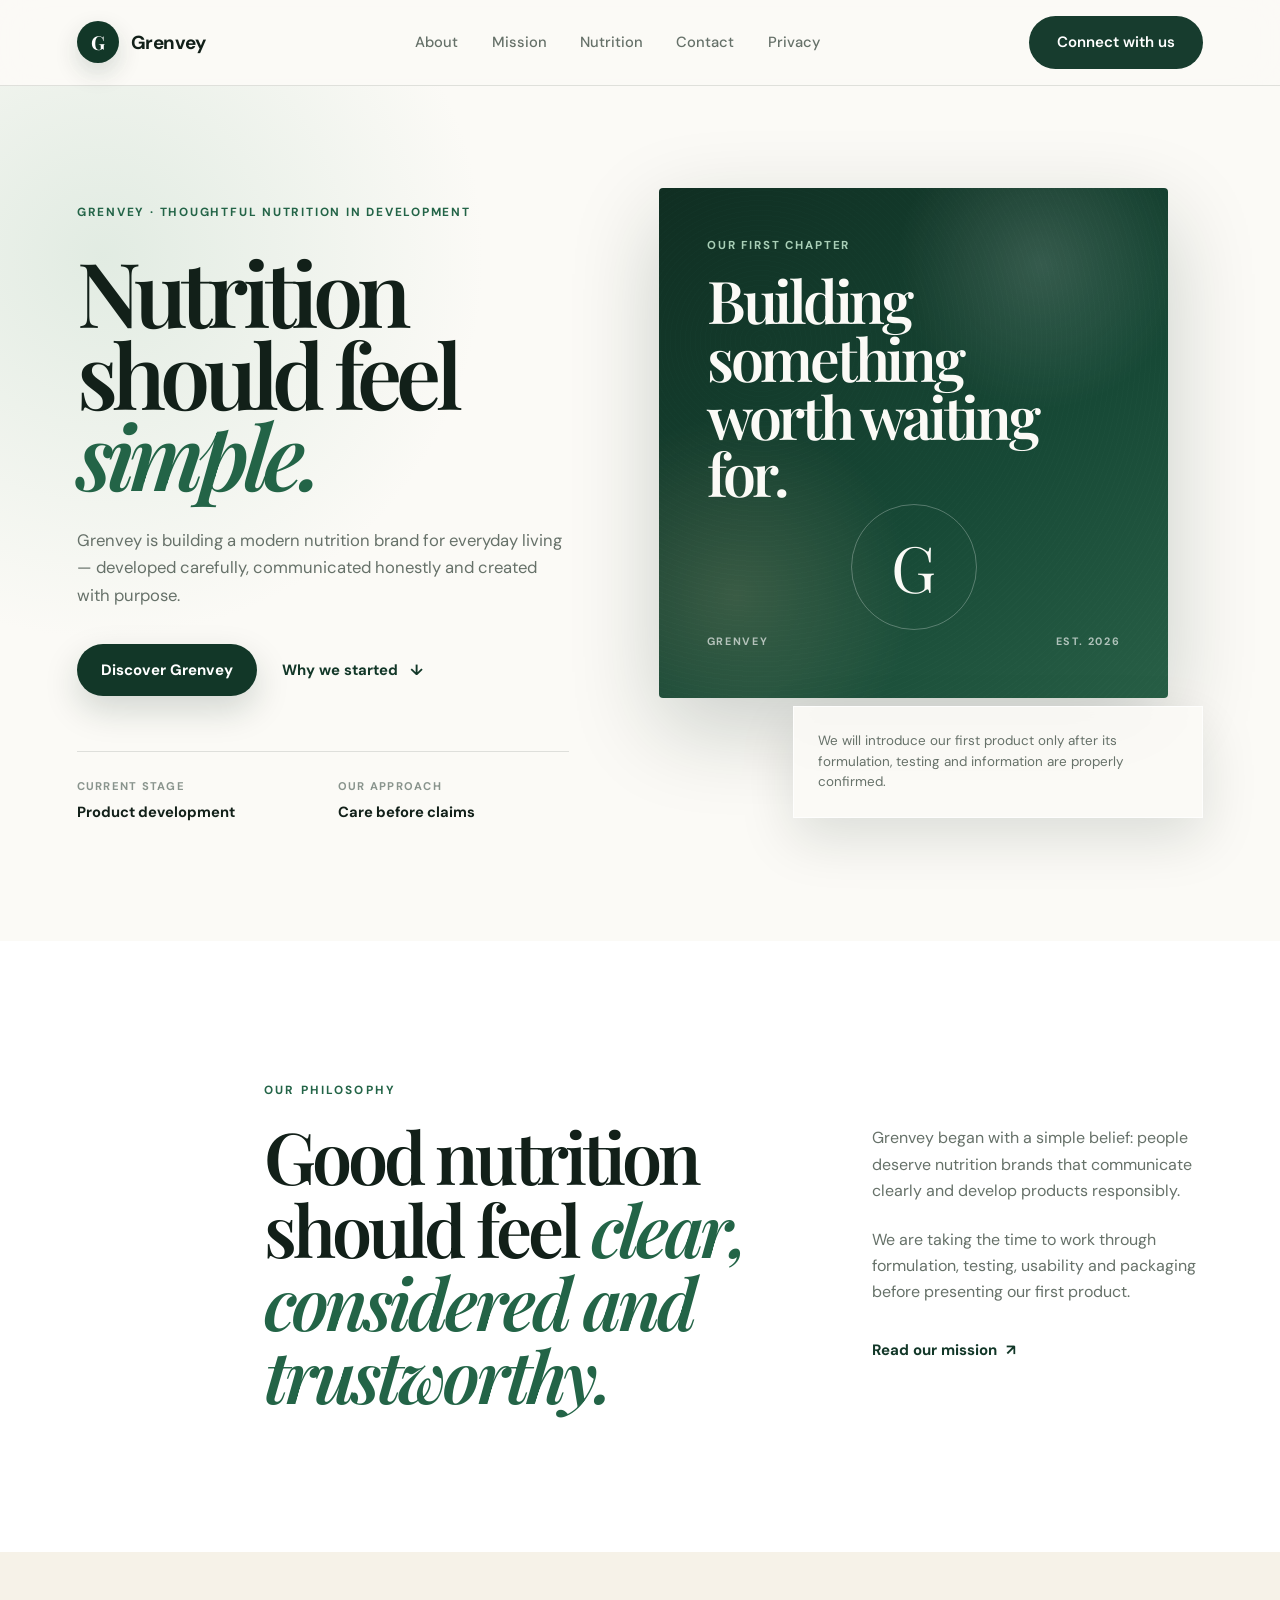
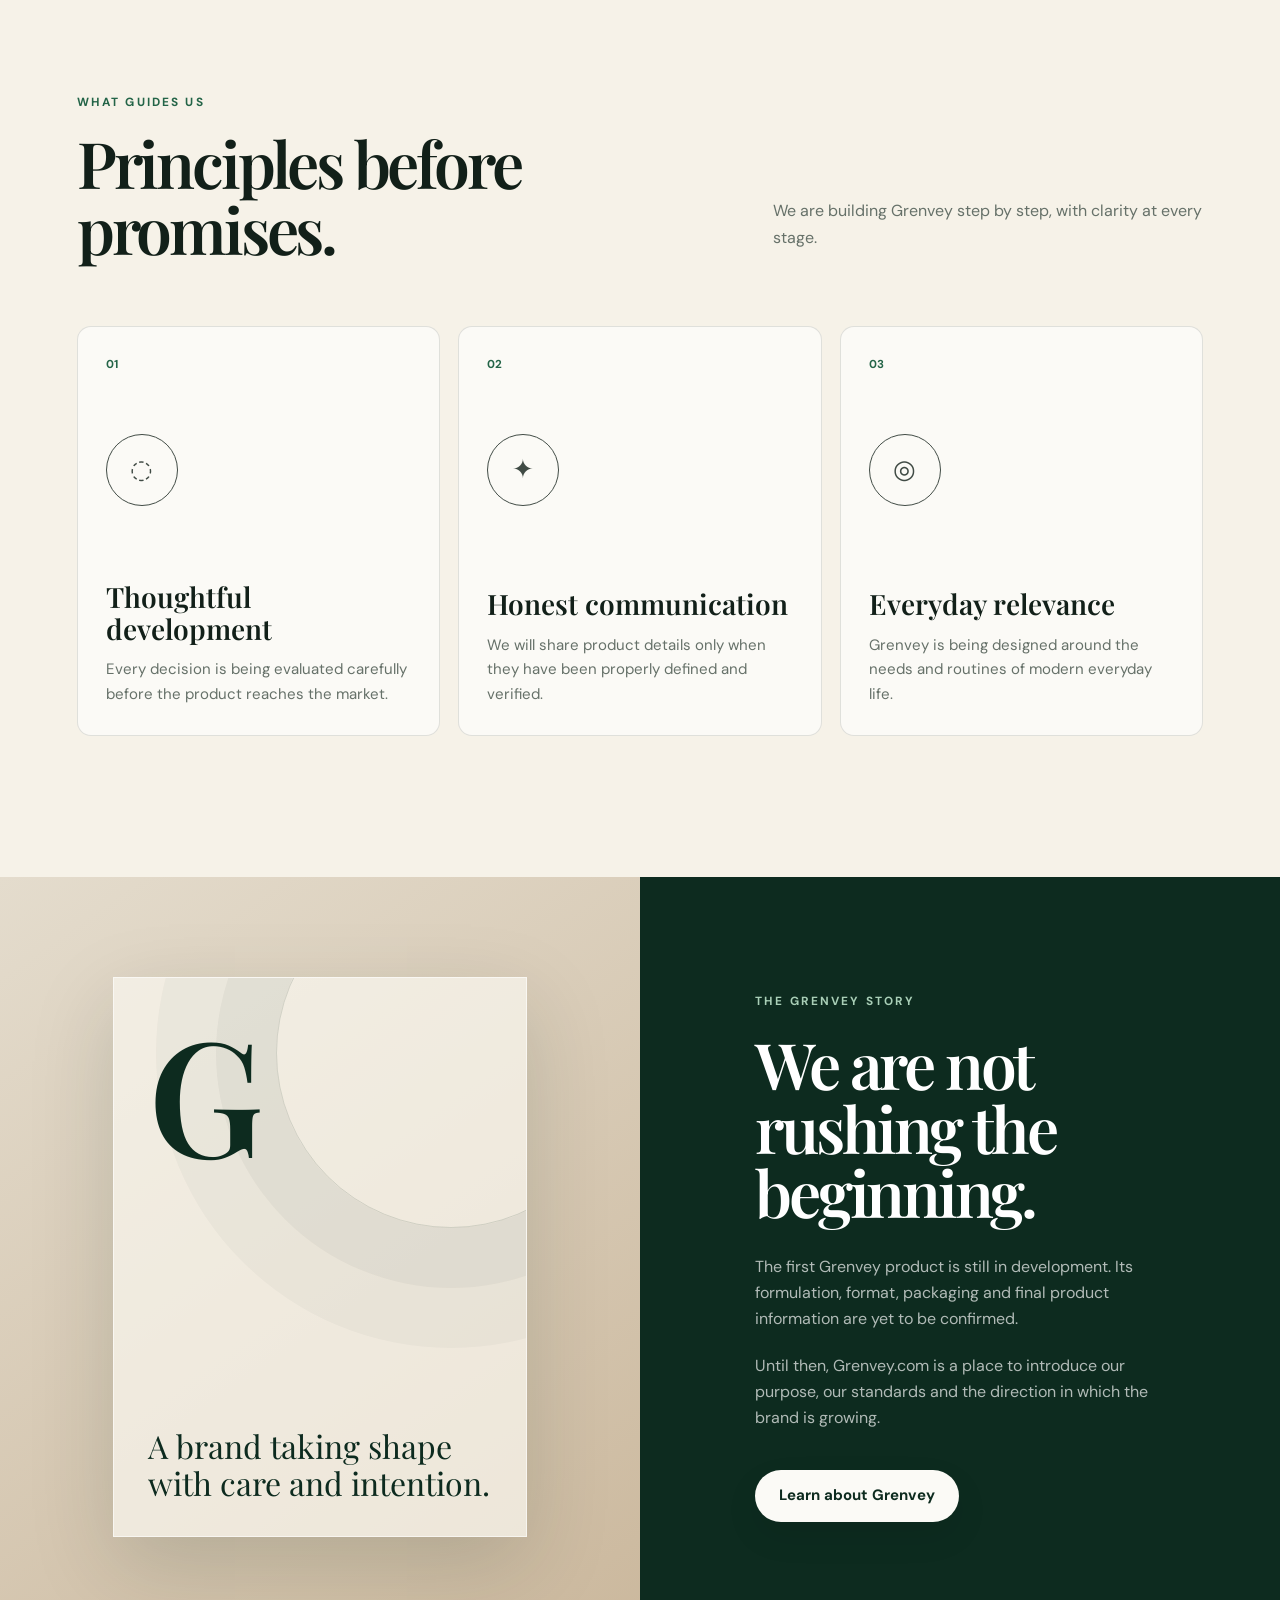
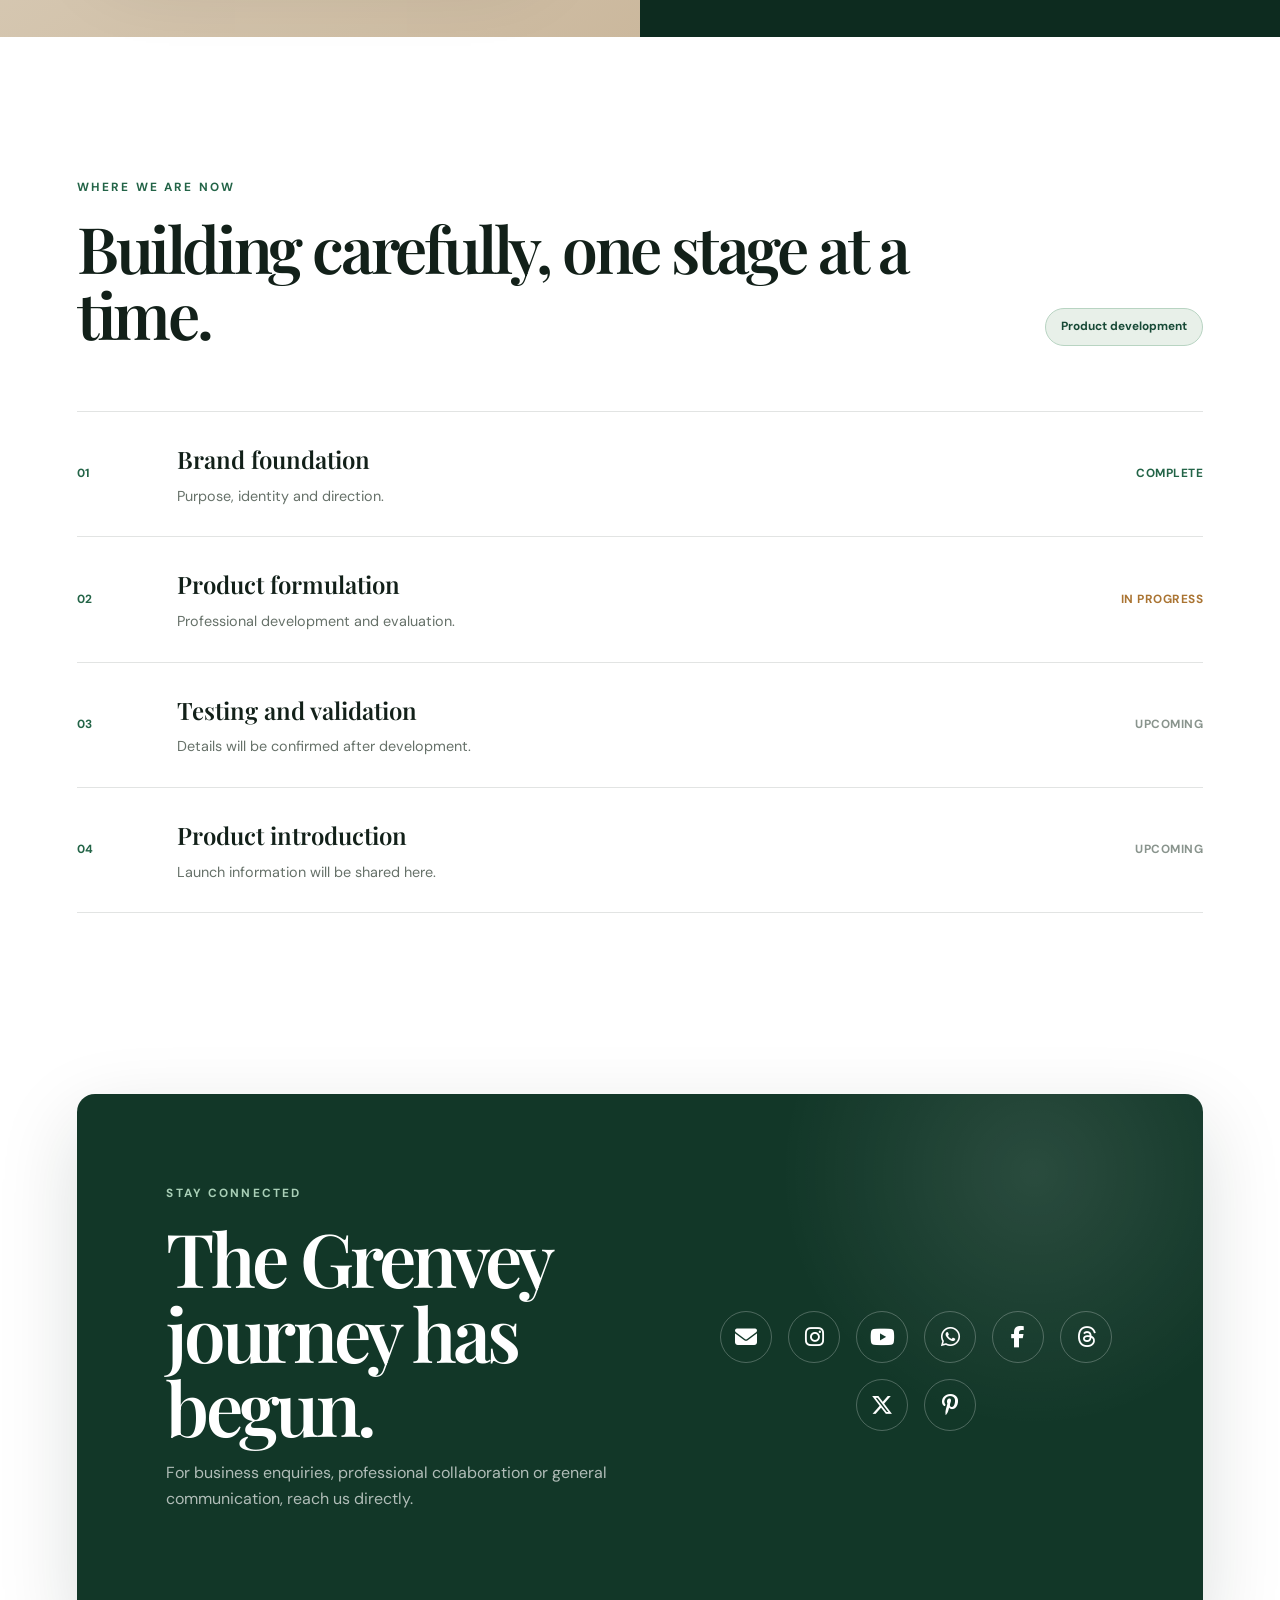
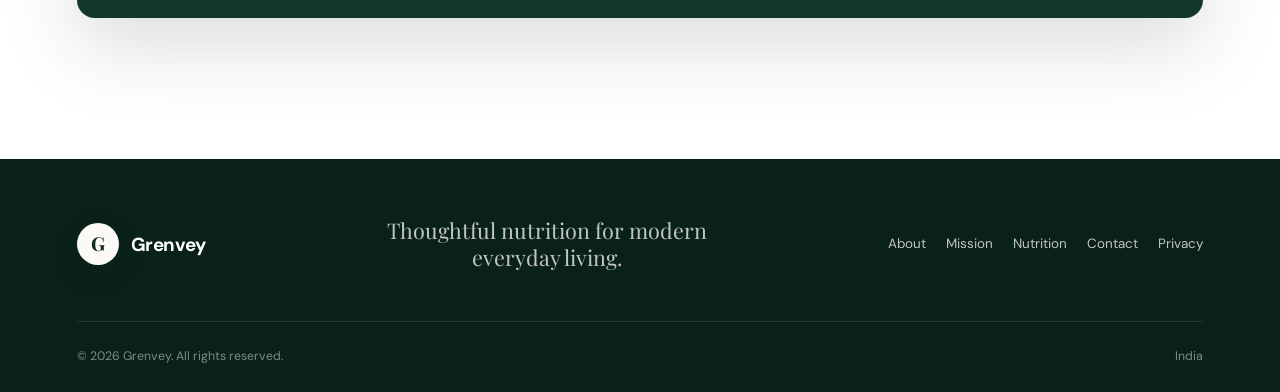
==== commit 73a91c17: "Complete Grenvey website redesign" ====
--- a/index.html
+++ b/index.html
@@ -30,6 +30,7 @@
   />
 
   <link rel="stylesheet" href="style.css" />
+  <link rel="stylesheet" href="https://cdnjs.cloudflare.com/ajax/libs/font-awesome/6.7.2/css/all.min.css">
 </head>
 
 <body>
@@ -47,8 +48,9 @@
       <a href="contact.html">Contact</a>
       <a href="privacy.html">Privacy</a>
     </nav>
-
-    <a class="header-cta" href="contact.html">Connect with us</a>
+<a href="#contact" class="button button-dark">
+    Connect with us
+</a>
   </header>
 
   <main>
@@ -118,7 +120,7 @@
     </div>
 
     <div class="hero-statement">
-      <span>01</span>
+      
       <p>
         We will introduce our first product only after its formulation,
         testing and information are properly confirmed.
@@ -130,7 +132,7 @@
 </section>
     <section class="philosophy-section" id="philosophy">
 
-      <div class="section-number reveal">01</div>
+     <div class="section-number reveal">&nbsp;</div>
 
       <div class="philosophy-heading reveal">
         <p class="eyebrow">Our philosophy</p>
@@ -318,7 +320,7 @@
 
     </section>
 
-    <section class="contact-section">
+    <section id="contact" class="contact-section">
 
       <div class="contact-card reveal">
 
@@ -336,19 +338,40 @@
         </div>
 
         <div class="contact-actions">
-          <a
-            class="button button-light"
-            href="mailto:grenveybusiness@gmail.com"
-          >
-            Email Grenvey
-          </a>
-
-          <a
-            class="email-link"
-            href="mailto:grenveybusiness@gmail.com"
-          >
-            grenveybusiness@gmail.com
-          </a>
+    
+      <div class="social-links">
+          <a href="mailto:info@grenvey.com" target="_blank" aria-label="Email">
+      <i class="fas fa-envelope"></i>
+    </a>
+           <a href="https://www.instagram.com/grenveyofficial?igsh=cmE5ejNubDlrM3Zl" target="_blank" aria-label="Instagram">
+    <i class="fab fa-instagram"></i>
+  </a>
+
+           <a href="https://youtube.com/@grenveyofficial?si=nQH-K_ywVvAAA-hg" target="_blank" aria-label="YouTube">
+    <i class="fab fa-youtube"></i>
+  </a>
+
+           <a href="https://wa.me/919585808590" target="_blank" aria-label="WhatsApp">
+    <i class="fab fa-whatsapp"></i>
+  </a>
+
+           <a href="https://www.facebook.com/share/1AvWJti9Y6/" target="_blank" aria-label="Facebook">
+    <i class="fab fa-facebook-f"></i>
+  </a>
+
+         <a href="https://www.threads.com/@grenveyofficial" target="_blank" aria-label="Threads">
+    <i class="fab fa-threads"></i>
+  </a>
+
+          <a href="https://x.com/grenveyofficial" target="_blank" aria-label="X">
+    <i class="fab fa-x-twitter"></i>
+  </a>
+
+          <a href="https://pin.it/3w27e7aVB" target="_blank" aria-label="Pinterest">
+    <i class="fab fa-pinterest-p"></i>
+  </a>
+
+</div>
         </div>
 
       </div>
--- a/style.css
+++ b/style.css
@@ -624,16 +624,6 @@
   box-shadow: var(--shadow-soft);
 }
 
-.principle-card.featured {
-  color: var(--white);
-  background: var(--green-900);
-  border-color: transparent;
-}
-
-.principle-card.featured p,
-.principle-card.featured .principle-number {
-  color: rgba(255, 255, 255, 0.68);
-}
 
 .principle-number {
   color: var(--green-700);
@@ -1644,4 +1634,75 @@
     width: 92%;
     padding: 20px;
   }
+}
+@media (min-width: 1051px) {
+  .hero-v4-visual {
+    padding-bottom: 140px;
+  }
+
+  .hero-photo {
+    inset: 0 35px 140px 0;
+  }
+
+  .hero-statement {
+    right: 0;
+    bottom: 20px;
+  }
+}
+.principle-card:hover {
+  color: var(--white);
+  background: var(--green-900);
+  border-color: transparent;
+}
+
+.principle-card:hover p,
+.principle-card:hover .principle-number {
+  color: rgba(255, 255, 255, 0.68);
+}
+
+.principle-card:hover .principle-icon {
+  color: var(--white);
+}
+.social-links{
+    display:flex;
+    justify-content:center;
+    gap:16px;
+    margin-top:30px;
+    flex-wrap:wrap;
+}
+
+.social-links a{
+    width:52px;
+    height:52px;
+    display:flex;
+    align-items:center;
+    justify-content:center;
+    border:1px solid rgba(255,255,255,.25);
+    border-radius:50%;
+    color:#fff;
+    text-decoration:none;
+    font-size:22px;
+    transition:all .3s ease;
+}
+
+.social-links a:hover{
+    background:#fff;
+    color:#173c2e;
+    transform:translateY(-3px);
+}
+.button-dark{
+    display:inline-flex;
+    align-items:center;
+    justify-content:center;
+    padding:14px 28px;
+    background:#173c2e;
+    color:#fff !important;
+    border-radius:999px;
+    text-decoration:none;
+    font-weight:600;
+    transition:.3s ease;
+}
+
+.button-dark:hover{
+    background:#21513d;
 }
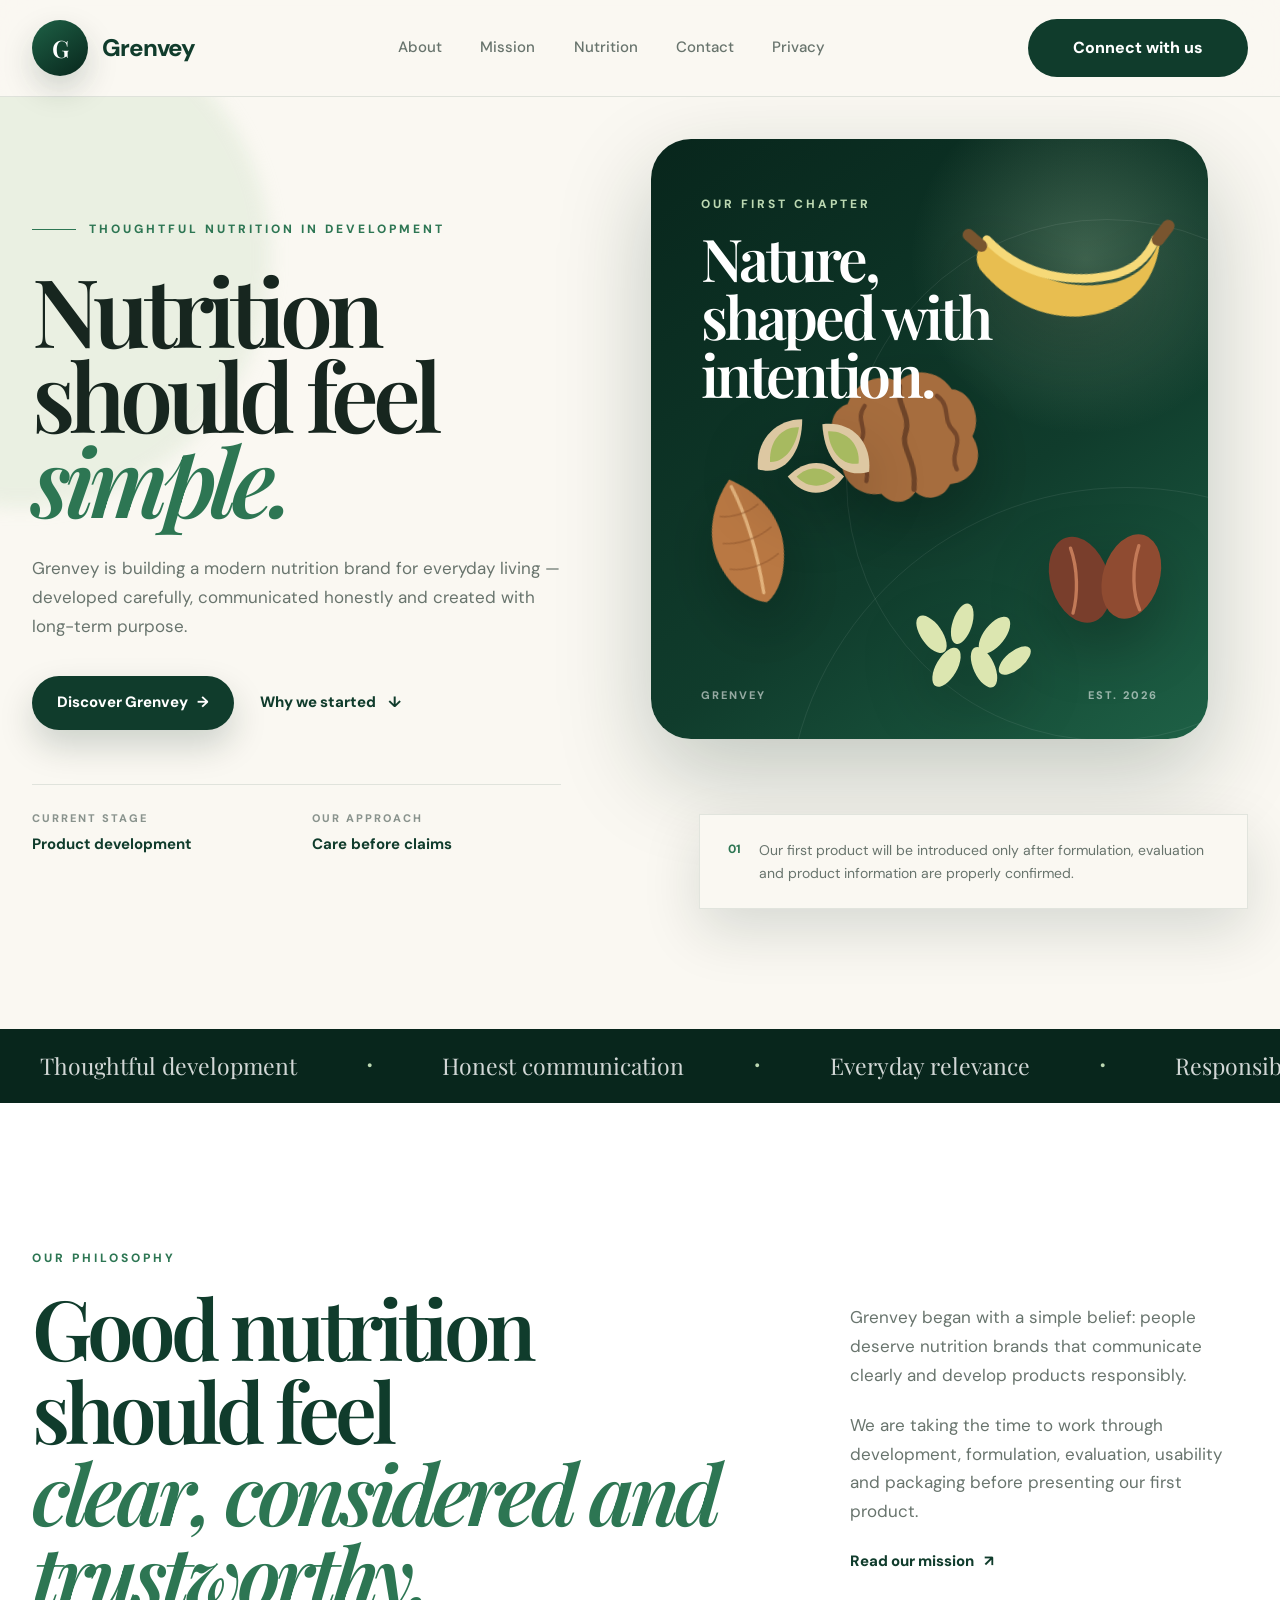
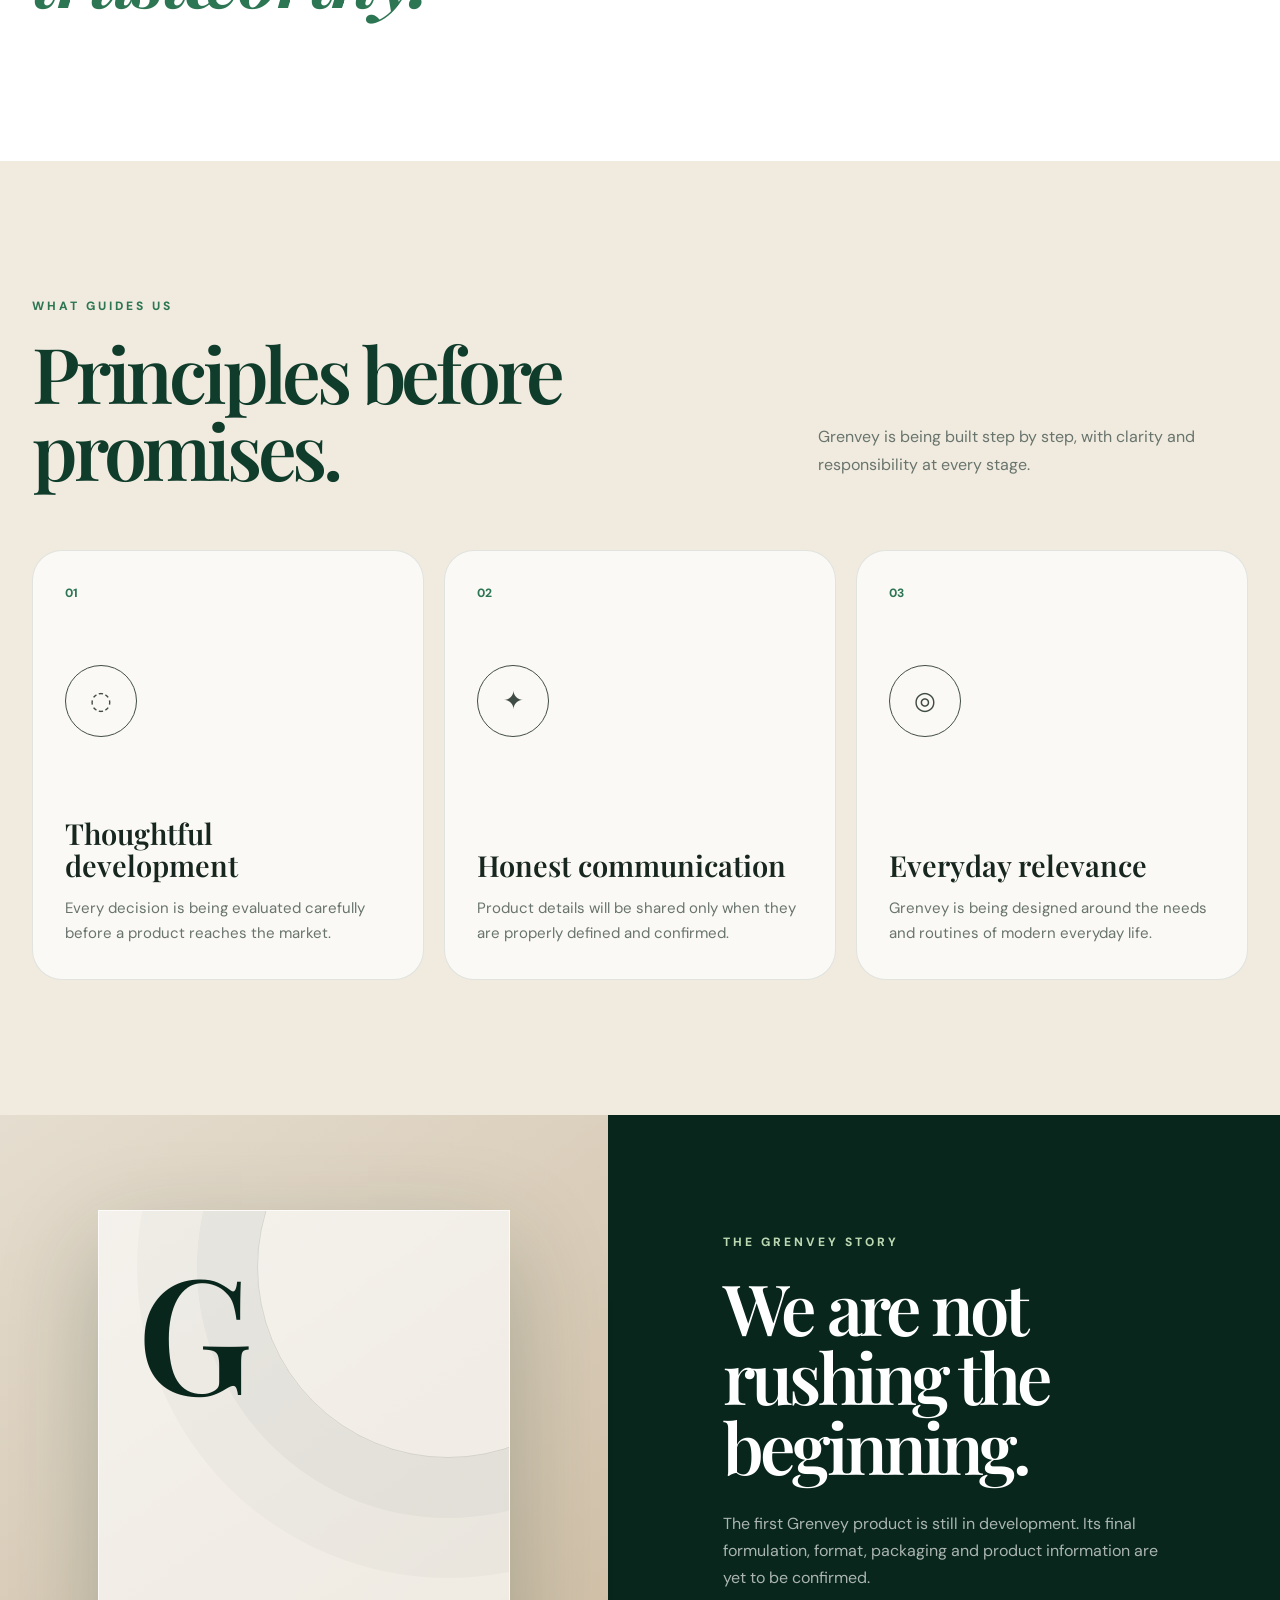
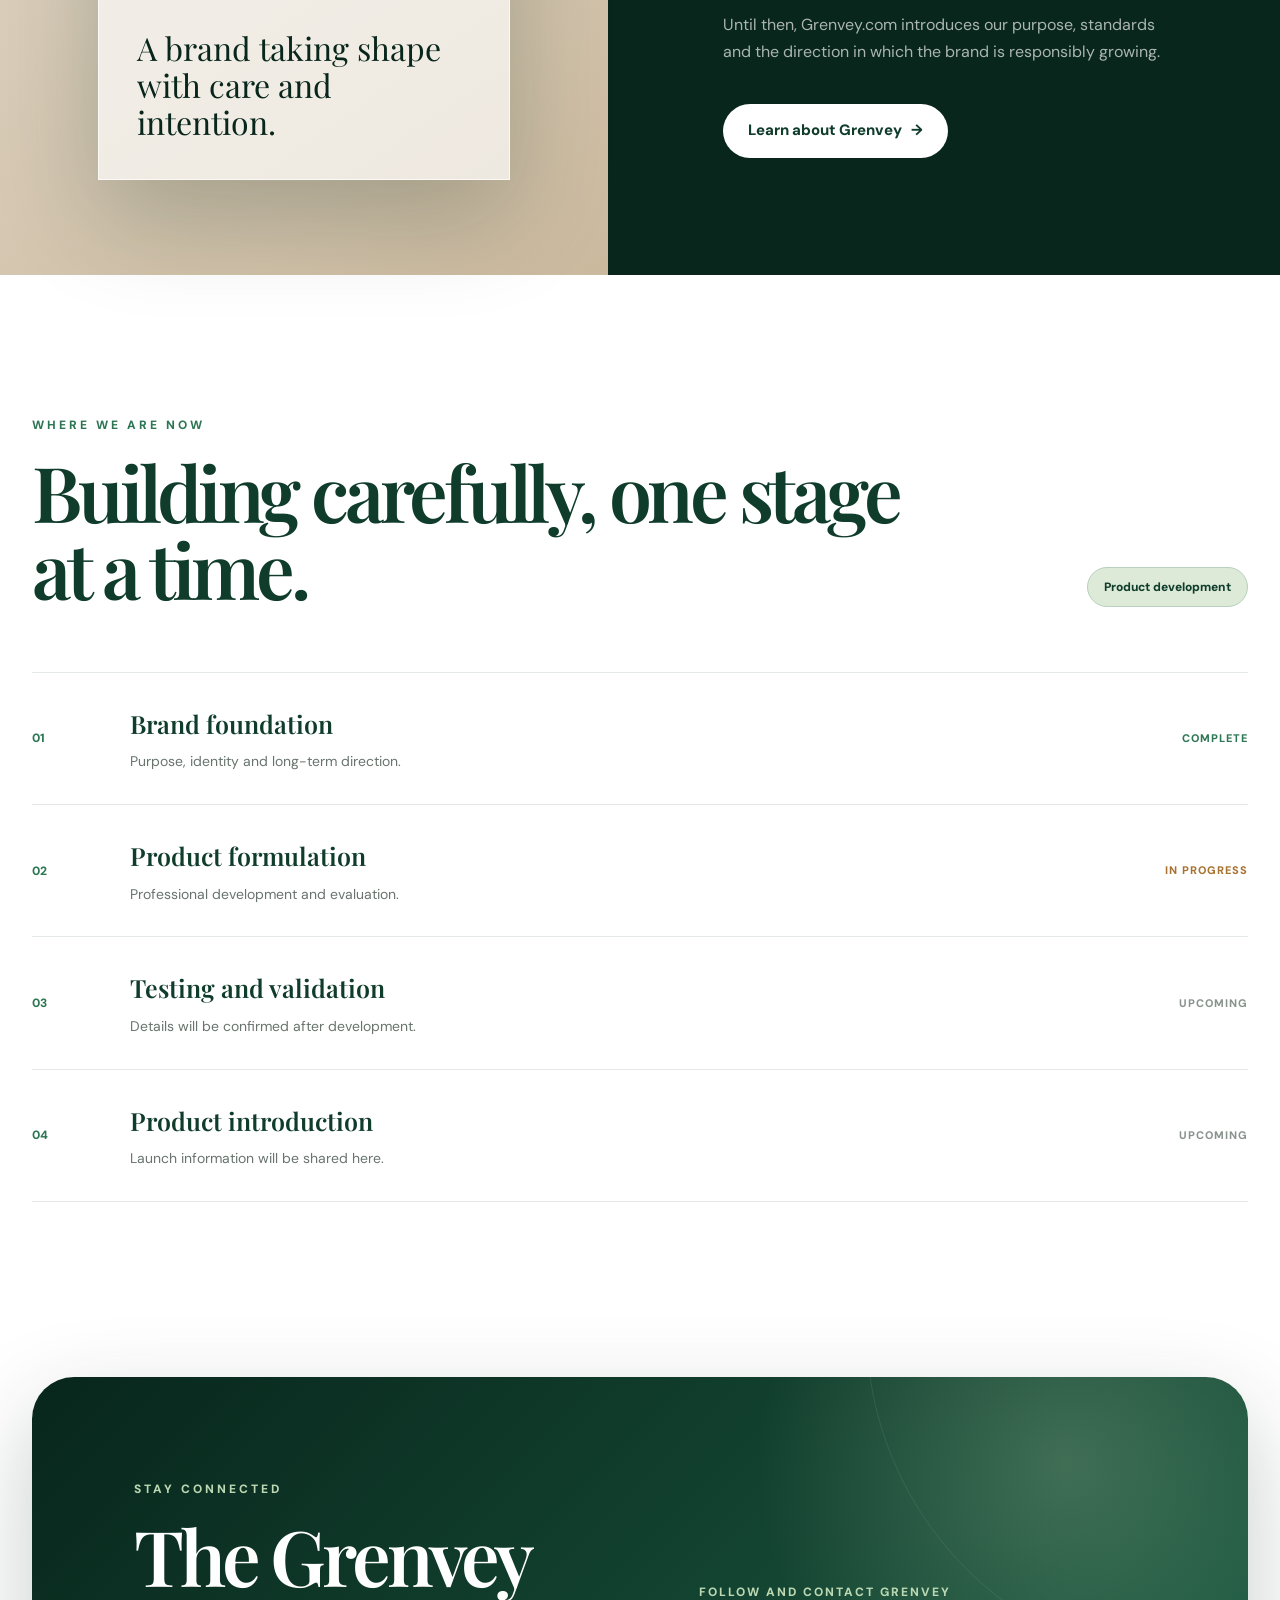
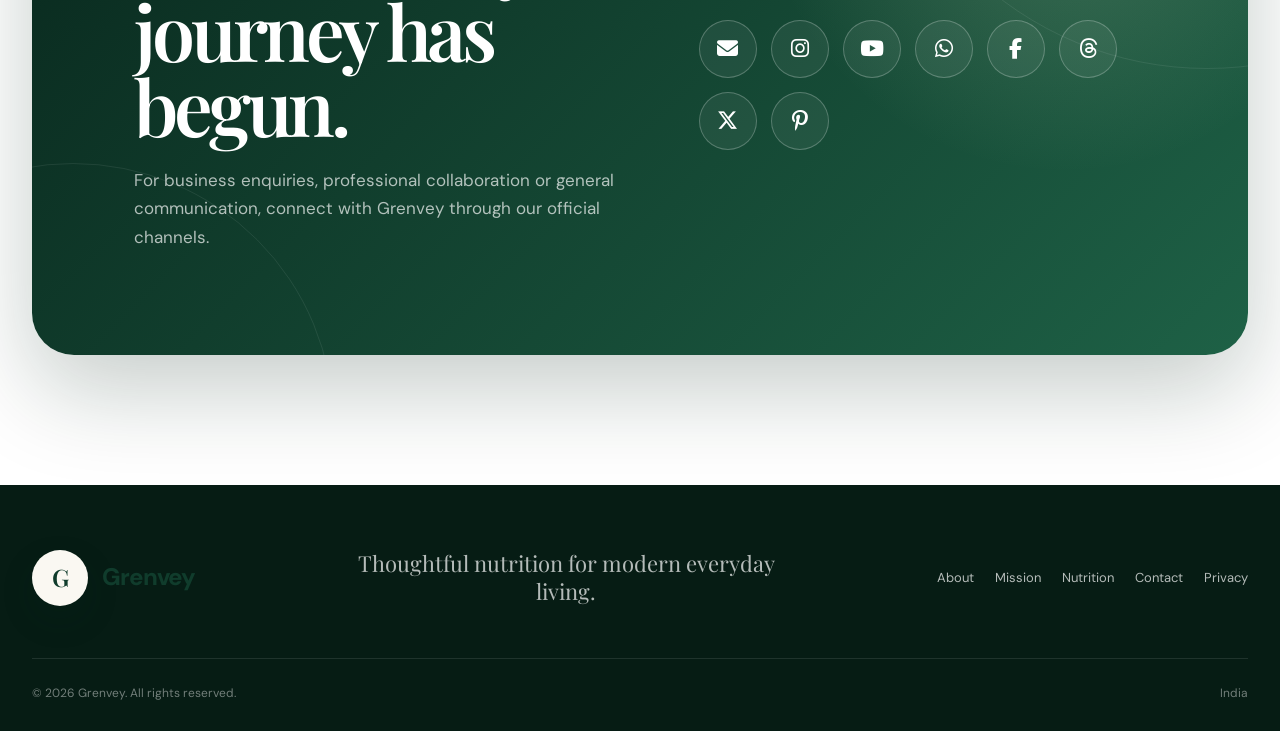
==== commit 8f07f936: "Upgrade Grenvey homepage design" ====
--- a/index.html
+++ b/index.html
@@ -1,399 +1,1874 @@
 <!DOCTYPE html>
 <html lang="en">
+
 <head>
-  <meta charset="UTF-8" />
-  <meta name="viewport" content="width=device-width, initial-scale=1.0" />
+  <meta charset="UTF-8">
+
+  <meta
+    name="viewport"
+    content="width=device-width, initial-scale=1.0"
+  >
 
   <meta
     name="description"
     content="Grenvey is creating thoughtful, honest nutrition for modern everyday living."
-  />
-
-  <meta name="theme-color" content="#173c2e" />
-
-  <meta property="og:title" content="Grenvey | Thoughtful Everyday Nutrition" />
+  >
+
+  <meta name="theme-color" content="#103c2c">
+
+  <meta
+    property="og:title"
+    content="Grenvey | Thoughtful Everyday Nutrition"
+  >
+
   <meta
     property="og:description"
     content="Simple thinking. Honest development. Nutrition made for everyday life."
-  />
-  <meta property="og:type" content="website" />
-  <meta property="og:url" content="https://grenvey.com/" />
+  >
+
+  <meta property="og:type" content="website">
+
+  <meta
+    property="og:url"
+    content="https://grenvey.com/"
+  >
 
   <title>Grenvey | Thoughtful Everyday Nutrition</title>
 
-  <link rel="preconnect" href="https://fonts.googleapis.com" />
-  <link rel="preconnect" href="https://fonts.gstatic.com" crossorigin />
-
   <link
-    href="https://fonts.googleapis.com/css2?family=DM+Sans:wght@400;500;600;700&family=Playfair+Display:wght@600;700&display=swap"
+    rel="preconnect"
+    href="https://fonts.googleapis.com"
+  >
+
+  <link
+    rel="preconnect"
+    href="https://fonts.gstatic.com"
+    crossorigin
+  >
+
+  <link
+    href="https://fonts.googleapis.com/css2?family=DM+Sans:wght@400;500;600;700;800&family=Playfair+Display:ital,wght@0,600;0,700;1,600&display=swap"
     rel="stylesheet"
-  />
-
-  <link rel="stylesheet" href="style.css" />
-  <link rel="stylesheet" href="https://cdnjs.cloudflare.com/ajax/libs/font-awesome/6.7.2/css/all.min.css">
+  >
+
+  <link
+    rel="stylesheet"
+    href="https://cdnjs.cloudflare.com/ajax/libs/font-awesome/6.7.2/css/all.min.css"
+  >
+
+  <style>
+    :root {
+      --deep: #08261c;
+      --forest: #103c2c;
+      --forest-light: #1e6146;
+      --green: #2d7653;
+      --leaf: #bcd8b2;
+      --leaf-light: #dcead7;
+      --cream: #faf8f2;
+      --cream-dark: #f1ebdf;
+      --white: #ffffff;
+      --text: #17261f;
+      --muted: #68746d;
+      --soft-muted: #89938d;
+      --line: rgba(16, 60, 44, 0.11);
+      --line-light: rgba(255, 255, 255, 0.14);
+      --gold: #e8be50;
+      --almond: #b97843;
+      --shadow:
+        0 28px 80px rgba(8, 38, 28, 0.12);
+      --shadow-dark:
+        0 35px 95px rgba(8, 38, 28, 0.23);
+      --serif:
+        "Playfair Display",
+        Georgia,
+        "Times New Roman",
+        serif;
+      --sans:
+        "DM Sans",
+        Arial,
+        sans-serif;
+      --page:
+        min(1440px, calc(100% - 64px));
+    }
+
+    * {
+      margin: 0;
+      padding: 0;
+      box-sizing: border-box;
+    }
+
+    html {
+      scroll-behavior: smooth;
+    }
+
+    body {
+      font-family: var(--sans);
+      color: var(--text);
+      background: var(--cream);
+      line-height: 1.7;
+      overflow-x: hidden;
+      -webkit-font-smoothing: antialiased;
+    }
+
+    body::selection {
+      color: var(--white);
+      background: var(--forest);
+    }
+
+    a {
+      color: inherit;
+      text-decoration: none;
+    }
+
+    button {
+      font: inherit;
+    }
+
+    img,
+    svg {
+      display: block;
+      max-width: 100%;
+    }
+
+    /* HEADER */
+
+    .site-header {
+      position: sticky;
+      top: 0;
+      z-index: 1000;
+      border-bottom: 1px solid var(--line);
+      background: rgba(250, 248, 242, 0.88);
+      backdrop-filter: blur(20px);
+      -webkit-backdrop-filter: blur(20px);
+    }
+
+    .header-inner {
+      width: var(--page);
+      min-height: 96px;
+      margin: auto;
+      display: grid;
+      grid-template-columns: auto 1fr auto;
+      align-items: center;
+      gap: 38px;
+    }
+
+    .brand {
+      display: inline-flex;
+      align-items: center;
+      gap: 14px;
+      width: fit-content;
+    }
+
+    .brand-mark {
+      width: 56px;
+      height: 56px;
+      display: grid;
+      place-items: center;
+      border-radius: 50%;
+      color: var(--white);
+      background:
+        linear-gradient(
+          145deg,
+          var(--forest-light),
+          var(--deep)
+        );
+      font-family: var(--serif);
+      font-size: 24px;
+      font-weight: 600;
+      box-shadow:
+        0 14px 32px rgba(8, 38, 28, 0.18);
+    }
+
+    .brand-name {
+      color: var(--forest);
+      font-size: 24px;
+      font-weight: 800;
+      letter-spacing: -0.04em;
+    }
+
+    .desktop-nav {
+      display: flex;
+      justify-content: center;
+      align-items: center;
+      gap: clamp(24px, 3vw, 44px);
+    }
+
+    .desktop-nav a {
+      position: relative;
+      color: var(--muted);
+      font-size: 15px;
+      font-weight: 500;
+      transition: color 0.25s ease;
+    }
+
+    .desktop-nav a::after {
+      content: "";
+      position: absolute;
+      left: 0;
+      right: 0;
+      bottom: -9px;
+      width: 0;
+      height: 2px;
+      margin: auto;
+      border-radius: 999px;
+      background: var(--forest);
+      transition: width 0.25s ease;
+    }
+
+    .desktop-nav a:hover {
+      color: var(--forest);
+    }
+
+    .desktop-nav a:hover::after {
+      width: 100%;
+    }
+
+    .header-button {
+      min-width: 220px;
+      min-height: 58px;
+      padding: 0 27px;
+      display: inline-flex;
+      align-items: center;
+      justify-content: center;
+      border-radius: 999px;
+      color: var(--white);
+      background: var(--forest);
+      font-size: 16px;
+      font-weight: 800;
+      transition:
+        transform 0.3s ease,
+        box-shadow 0.3s ease,
+        background 0.3s ease;
+    }
+
+    .header-button:hover {
+      transform: translateY(-3px);
+      background: var(--forest-light);
+      box-shadow:
+        0 16px 34px rgba(8, 38, 28, 0.2);
+    }
+
+    .menu-button {
+      width: 48px;
+      height: 48px;
+      display: none;
+      align-items: center;
+      justify-content: center;
+      flex-direction: column;
+      gap: 5px;
+      border: 1px solid var(--line);
+      border-radius: 15px;
+      background: var(--white);
+      cursor: pointer;
+    }
+
+    .menu-button span {
+      width: 21px;
+      height: 2px;
+      border-radius: 999px;
+      background: var(--forest);
+    }
+
+    .mobile-nav {
+      display: none;
+      width: min(100% - 24px, 700px);
+      margin: 0 auto 14px;
+      padding: 17px;
+      border: 1px solid var(--line);
+      border-radius: 22px;
+      background: var(--white);
+      box-shadow: var(--shadow);
+    }
+
+    .mobile-nav.open {
+      display: grid;
+    }
+
+    .mobile-nav a {
+      padding: 13px 14px;
+      border-radius: 12px;
+      color: var(--forest);
+      font-size: 15px;
+      font-weight: 700;
+    }
+
+    .mobile-nav a:hover {
+      background: var(--leaf-light);
+    }
+
+    /* COMMON */
+
+    .page-shell {
+      width: var(--page);
+      margin: auto;
+    }
+
+    .eyebrow {
+      margin-bottom: 18px;
+      color: var(--green);
+      font-size: 12px;
+      font-weight: 800;
+      letter-spacing: 3px;
+      text-transform: uppercase;
+    }
+
+    .eyebrow.light {
+      color: var(--leaf);
+    }
+
+    .section-heading h2 {
+      color: var(--forest);
+      font-family: var(--serif);
+      font-size: clamp(48px, 6vw, 82px);
+      font-weight: 600;
+      line-height: 1;
+      letter-spacing: -0.055em;
+    }
+
+    .button {
+      min-height: 54px;
+      padding: 0 25px;
+      display: inline-flex;
+      align-items: center;
+      justify-content: center;
+      gap: 9px;
+      border-radius: 999px;
+      font-size: 15px;
+      font-weight: 800;
+      transition:
+        transform 0.3s ease,
+        box-shadow 0.3s ease,
+        background 0.3s ease;
+    }
+
+    .button:hover {
+      transform: translateY(-3px);
+    }
+
+    .button-primary {
+      color: var(--white);
+      background: var(--forest);
+      box-shadow:
+        0 16px 35px rgba(8, 38, 28, 0.18);
+    }
+
+    .button-primary:hover {
+      background: var(--forest-light);
+      box-shadow:
+        0 20px 42px rgba(8, 38, 28, 0.24);
+    }
+
+    .button-light {
+      color: var(--forest);
+      background: var(--white);
+    }
+
+    .text-link {
+      display: inline-flex;
+      align-items: center;
+      gap: 10px;
+      color: var(--forest);
+      font-size: 15px;
+      font-weight: 800;
+    }
+
+    .text-link span {
+      transition: transform 0.25s ease;
+    }
+
+    .text-link:hover span {
+      transform: translate(4px, -4px);
+    }
+
+    /* HERO */
+
+    .hero-section {
+      position: relative;
+      overflow: hidden;
+      padding: 42px 0 100px;
+    }
+
+    .hero-section::before {
+      content: "";
+      position: absolute;
+      width: 500px;
+      height: 500px;
+      left: -230px;
+      top: -90px;
+      border-radius: 50%;
+      background: rgba(188, 216, 178, 0.25);
+      filter: blur(9px);
+    }
+
+    .hero-grid {
+      position: relative;
+      z-index: 2;
+      min-height: 760px;
+      display: grid;
+      grid-template-columns:
+        minmax(0, 0.94fr)
+        minmax(500px, 1.06fr);
+      align-items: center;
+      gap: clamp(55px, 7vw, 110px);
+    }
+
+    .hero-kicker {
+      display: inline-flex;
+      align-items: center;
+      gap: 13px;
+      margin-bottom: 27px;
+      color: var(--green);
+      font-size: 12px;
+      font-weight: 800;
+      letter-spacing: 3px;
+      text-transform: uppercase;
+    }
+
+    .hero-kicker::before {
+      content: "";
+      width: 44px;
+      height: 1px;
+      background: var(--green);
+    }
+
+    .hero-copy h1 {
+      max-width: 760px;
+      font-family: var(--serif);
+      font-size: clamp(70px, 7.4vw, 122px);
+      font-weight: 600;
+      line-height: 0.9;
+      letter-spacing: -0.065em;
+    }
+
+    .hero-copy h1 span {
+      display: block;
+      color: var(--green);
+      font-style: italic;
+    }
+
+    .hero-intro {
+      max-width: 650px;
+      margin-top: 32px;
+      color: var(--muted);
+      font-size: clamp(17px, 1.3vw, 20px);
+    }
+
+    .hero-actions {
+      display: flex;
+      flex-wrap: wrap;
+      align-items: center;
+      gap: 26px;
+      margin-top: 35px;
+    }
+
+    .down-link {
+      display: inline-flex;
+      align-items: center;
+      gap: 12px;
+      color: var(--forest);
+      font-size: 15px;
+      font-weight: 800;
+    }
+
+    .down-link span {
+      transition: transform 0.25s ease;
+    }
+
+    .down-link:hover span {
+      transform: translateY(5px);
+    }
+
+    .hero-meta {
+      max-width: 610px;
+      margin-top: 54px;
+      padding-top: 24px;
+      display: grid;
+      grid-template-columns: 1fr 1fr;
+      gap: 30px;
+      border-top: 1px solid var(--line);
+    }
+
+    .hero-meta div {
+      display: grid;
+      gap: 4px;
+    }
+
+    .hero-meta span {
+      color: var(--soft-muted);
+      font-size: 11px;
+      font-weight: 800;
+      letter-spacing: 2px;
+      text-transform: uppercase;
+    }
+
+    .hero-meta strong {
+      color: var(--forest);
+      font-size: 15px;
+    }
+
+    /* PREMIUM FOOD VISUAL */
+
+    .hero-visual {
+      position: relative;
+      min-height: 790px;
+    }
+
+    .visual-panel {
+      position: absolute;
+      inset: 0 40px 190px 0;
+      overflow: hidden;
+      border-radius: 40px;
+      color: var(--white);
+      background:
+        radial-gradient(
+          circle at 78% 20%,
+          rgba(188, 216, 178, 0.28),
+          transparent 27%
+        ),
+        linear-gradient(
+          145deg,
+          var(--deep),
+          var(--forest) 60%,
+          var(--forest-light)
+        );
+      box-shadow: var(--shadow-dark);
+    }
+
+    .visual-panel::before,
+    .visual-panel::after {
+      content: "";
+      position: absolute;
+      border-radius: 50%;
+      border: 1px solid rgba(255, 255, 255, 0.08);
+    }
+
+    .visual-panel::before {
+      width: 520px;
+      height: 520px;
+      right: -160px;
+      top: 80px;
+    }
+
+    .visual-panel::after {
+      width: 680px;
+      height: 680px;
+      right: -260px;
+      bottom: -430px;
+    }
+
+    .visual-copy {
+      position: absolute;
+      z-index: 4;
+      left: 50px;
+      top: 55px;
+      max-width: 410px;
+    }
+
+    .visual-copy span {
+      display: block;
+      margin-bottom: 15px;
+      color: var(--leaf);
+      font-size: 12px;
+      font-weight: 800;
+      letter-spacing: 3px;
+      text-transform: uppercase;
+    }
+
+    .visual-copy strong {
+      display: block;
+      font-family: var(--serif);
+      font-size: clamp(48px, 4.6vw, 75px);
+      font-weight: 600;
+      line-height: 0.98;
+      letter-spacing: -0.055em;
+    }
+
+    .food-piece {
+      position: absolute;
+      z-index: 3;
+      filter:
+        drop-shadow(
+          0 25px 30px rgba(0, 0, 0, 0.24)
+        );
+      animation:
+        foodFloat 6s ease-in-out infinite;
+      pointer-events: none;
+    }
+
+    .banana {
+      width: 220px;
+      height: 135px;
+      right: 20px;
+      top: 55px;
+      transform: rotate(-12deg);
+    }
+
+    .almond {
+      width: 100px;
+      height: 145px;
+      left: 48px;
+      bottom: 125px;
+      transform: rotate(-17deg);
+      animation-delay: -1.4s;
+    }
+
+    .walnut {
+      width: 165px;
+      height: 145px;
+      left: 46%;
+      top: 50%;
+      transform:
+        translate(-50%, -50%)
+        rotate(-8deg);
+      animation-delay: -2.2s;
+    }
+
+    .dates {
+      width: 150px;
+      height: 120px;
+      right: 25px;
+      bottom: 100px;
+      animation-delay: -3s;
+    }
+
+    .pistachio {
+      width: 145px;
+      height: 110px;
+      left: 90px;
+      top: 265px;
+      animation-delay: -3.8s;
+    }
+
+    .seeds {
+      width: 135px;
+      height: 100px;
+      right: 170px;
+      bottom: 40px;
+      animation-delay: -4.5s;
+    }
+
+    @keyframes foodFloat {
+      0%,
+      100% {
+        translate: 0 0;
+      }
+
+      50% {
+        translate: 0 -17px;
+      }
+    }
+
+    .visual-footer {
+      position: absolute;
+      z-index: 4;
+      left: 50px;
+      right: 50px;
+      bottom: 34px;
+      display: flex;
+      justify-content: space-between;
+      color: rgba(255, 255, 255, 0.56);
+      font-size: 11px;
+      font-weight: 800;
+      letter-spacing: 2px;
+      text-transform: uppercase;
+    }
+
+ .hero-statement {
+  position: absolute;
+  z-index: 7;
+  width: min(560px, 92%);
+  right: 0;
+  bottom: 20px;
+  padding: 24px 28px;
+  display: grid;
+  grid-template-columns: auto 1fr;
+  gap: 18px;
+  border: 1px solid rgba(16, 60, 44, 0.1);
+  background: rgba(250, 248, 242, 0.98);
+  box-shadow: 0 22px 58px rgba(8, 38, 28, 0.14);
+  backdrop-filter: blur(14px);
+}
+
+    .hero-statement span {
+      color: var(--green);
+      font-size: 12px;
+      font-weight: 800;
+    }
+
+    .hero-statement p {
+      color: var(--muted);
+      font-size: 14px;
+      line-height: 1.6;
+    }
+
+    /* BRAND STRIP */
+
+    .brand-strip {
+  width: 100%;
+  overflow: hidden;
+  color: rgba(255, 255, 255, 0.78);
+  background: var(--deep);
+}
+
+.brand-marquee {
+  width: 100%;
+  overflow: hidden;
+}
+
+.brand-strip-track {
+  width: max-content;
+  min-height: 74px;
+  display: flex;
+  align-items: center;
+  gap: 70px;
+  padding-left: 40px;
+  white-space: nowrap;
+
+  animation: marqueeMove 24s linear infinite;
+}
+
+.brand-strip-track span {
+  font-family: var(--serif);
+  font-size: clamp(19px, 1.8vw, 28px);
+  color: rgba(255, 255, 255, 0.82);
+}
+
+.brand-strip-track i {
+  color: var(--leaf);
+  font-family: var(--sans);
+  font-size: 9px;
+  font-style: normal;
+}
+
+@keyframes marqueeMove {
+  from {
+    transform: translateX(-50%);
+  }
+
+  to {
+    transform: translateX(0);
+  }
+}
+
+.brand-strip:hover .brand-strip-track {
+  animation-play-state: paused;
+}
+
+    /* PHILOSOPHY */
+
+    .philosophy-section {
+      padding: 145px 0;
+      background: var(--white);
+    }
+
+    .philosophy-grid {
+      display: grid;
+      grid-template-columns: 1.15fr 0.65fr;
+      gap: clamp(60px, 9vw, 150px);
+      align-items: start;
+    }
+
+    .philosophy-copy h2 {
+      max-width: 950px;
+      color: var(--forest);
+      font-family: var(--serif);
+      font-size: clamp(54px, 6.5vw, 96px);
+      font-weight: 600;
+      line-height: 0.99;
+      letter-spacing: -0.06em;
+    }
+
+    .philosophy-copy h2 em {
+      display: block;
+      color: var(--green);
+      font-style: italic;
+    }
+
+    .philosophy-side {
+      padding-top: 55px;
+    }
+
+    .philosophy-side p {
+      margin-bottom: 21px;
+      color: var(--muted);
+      font-size: 17px;
+    }
+
+    /* PRINCIPLES */
+
+    .principles-section {
+      padding: 135px 0;
+      background: var(--cream-dark);
+    }
+
+    .principles-head {
+      display: flex;
+      align-items: end;
+      justify-content: space-between;
+      gap: 60px;
+    }
+
+    .principles-head p:last-child {
+      max-width: 430px;
+      margin-bottom: 10px;
+      color: var(--muted);
+    }
+
+    .principles-grid {
+      margin-top: 62px;
+      display: grid;
+      grid-template-columns: repeat(3, 1fr);
+      gap: 20px;
+    }
+
+    .principle-card {
+      min-height: 430px;
+      padding: 32px;
+      display: flex;
+      flex-direction: column;
+      border: 1px solid var(--line);
+      border-radius: 30px;
+      background: rgba(255, 255, 255, 0.68);
+      transition:
+        transform 0.35s ease,
+        box-shadow 0.35s ease,
+        color 0.35s ease,
+        background 0.35s ease;
+    }
+
+    .principle-card:hover {
+      transform: translateY(-10px);
+      color: var(--white);
+      background: var(--forest);
+      box-shadow: var(--shadow);
+    }
+
+    .principle-number {
+      color: var(--green);
+      font-size: 12px;
+      font-weight: 800;
+    }
+
+    .principle-icon {
+      width: 72px;
+      height: 72px;
+      margin: 62px 0 35px;
+      display: grid;
+      place-items: center;
+      border: 1px solid currentColor;
+      border-radius: 50%;
+      font-size: 25px;
+      opacity: 0.82;
+    }
+
+    .principle-card h3 {
+      margin-top: auto;
+      margin-bottom: 14px;
+      font-family: var(--serif);
+      font-size: 29px;
+      font-weight: 600;
+      line-height: 1.12;
+    }
+
+    .principle-card p {
+      color: var(--muted);
+      font-size: 15px;
+    }
+
+    .principle-card:hover p,
+    .principle-card:hover .principle-number {
+      color: rgba(255, 255, 255, 0.68);
+    }
+
+    /* STORY */
+
+    .story-section {
+      display: grid;
+      grid-template-columns: 0.95fr 1.05fr;
+      min-height: 760px;
+      background: var(--deep);
+    }
+
+    .story-art {
+      padding: 75px;
+      display: grid;
+      place-items: center;
+      background:
+        linear-gradient(
+          145deg,
+          #e5ddcf,
+          #cbb99e
+        );
+    }
+
+    .story-card {
+      position: relative;
+      width: min(500px, 90%);
+      min-height: 570px;
+      padding: 38px;
+      overflow: hidden;
+      display: flex;
+      flex-direction: column;
+      justify-content: space-between;
+      color: var(--deep);
+      background: rgba(255, 255, 255, 0.66);
+      border: 1px solid rgba(255, 255, 255, 0.72);
+      box-shadow: var(--shadow-dark);
+    }
+
+    .story-card::before {
+      content: "";
+      position: absolute;
+      width: 380px;
+      height: 380px;
+      right: -130px;
+      top: -135px;
+      border: 1px solid rgba(8, 38, 28, 0.13);
+      border-radius: 50%;
+      box-shadow:
+        0 0 0 60px rgba(8, 38, 28, 0.035),
+        0 0 0 120px rgba(8, 38, 28, 0.025);
+    }
+
+    .story-letter {
+      position: relative;
+      z-index: 2;
+      font-family: var(--serif);
+      font-size: 160px;
+      font-weight: 600;
+      line-height: 1;
+    }
+
+    .story-card p {
+      position: relative;
+      z-index: 2;
+      font-family: var(--serif);
+      font-size: 32px;
+      line-height: 1.15;
+    }
+
+    .story-copy {
+      padding: clamp(75px, 9vw, 135px);
+      display: flex;
+      flex-direction: column;
+      justify-content: center;
+      color: var(--white);
+    }
+
+    .story-copy h2 {
+      max-width: 740px;
+      margin-bottom: 28px;
+      font-family: var(--serif);
+      font-size: clamp(52px, 5.5vw, 88px);
+      font-weight: 600;
+      line-height: 0.99;
+      letter-spacing: -0.055em;
+    }
+
+    .story-copy p {
+      max-width: 660px;
+      margin-bottom: 20px;
+      color: rgba(255, 255, 255, 0.66);
+    }
+
+    .story-copy .button {
+      width: fit-content;
+      margin-top: 18px;
+    }
+
+    /* DEVELOPMENT */
+
+    .development-section {
+      padding: 140px 0;
+      background: var(--white);
+    }
+
+    .development-head {
+      display: flex;
+      align-items: end;
+      justify-content: space-between;
+      gap: 50px;
+    }
+
+    .development-head > div {
+      max-width: 930px;
+    }
+
+    .development-badge {
+      min-height: 40px;
+      padding: 0 16px;
+      display: inline-flex;
+      align-items: center;
+      border: 1px solid #b7d1c0;
+      border-radius: 999px;
+      color: var(--forest);
+      background: var(--leaf-light);
+      font-size: 12px;
+      font-weight: 800;
+      white-space: nowrap;
+    }
+
+    .development-list {
+      margin-top: 65px;
+      border-top: 1px solid var(--line);
+    }
+
+    .development-step {
+      display: grid;
+      grid-template-columns: 70px 1fr auto;
+      align-items: center;
+      gap: 28px;
+      padding: 30px 0;
+      border-bottom: 1px solid var(--line);
+      transition: padding 0.3s ease;
+    }
+
+    .development-step:hover {
+      padding-left: 15px;
+      padding-right: 15px;
+    }
+
+    .development-step > span {
+      color: var(--green);
+      font-size: 12px;
+      font-weight: 800;
+    }
+
+    .development-step h3 {
+      margin-bottom: 5px;
+      color: var(--forest);
+      font-family: var(--serif);
+      font-size: 25px;
+      font-weight: 600;
+    }
+
+    .development-step p {
+      color: var(--muted);
+      font-size: 14px;
+    }
+
+    .step-status {
+      font-size: 11px;
+      font-weight: 800;
+      letter-spacing: 1px;
+      text-transform: uppercase;
+    }
+
+    .complete {
+      color: var(--green);
+    }
+
+    .active {
+      color: #a87230;
+    }
+
+    .upcoming {
+      color: var(--soft-muted);
+    }
+
+    /* CONTACT */
+
+    .contact-section {
+      padding: 35px 0 130px;
+      background: var(--white);
+    }
+
+    .contact-card {
+      position: relative;
+      overflow: hidden;
+      min-height: 570px;
+      padding: clamp(60px, 8vw, 110px);
+      display: grid;
+      grid-template-columns: 1.05fr 0.95fr;
+      align-items: center;
+      gap: 70px;
+      border-radius: 42px;
+      color: var(--white);
+      background:
+        radial-gradient(
+          circle at 85% 15%,
+          rgba(188, 216, 178, 0.25),
+          transparent 27%
+        ),
+        linear-gradient(
+          135deg,
+          var(--deep),
+          var(--forest-light)
+        );
+      box-shadow: var(--shadow-dark);
+    }
+
+    .contact-card::before,
+    .contact-card::after {
+      content: "";
+      position: absolute;
+      border: 1px solid rgba(255, 255, 255, 0.08);
+      border-radius: 50%;
+    }
+
+    .contact-card::before {
+      width: 520px;
+      height: 520px;
+      left: -220px;
+      bottom: -330px;
+    }
+
+    .contact-card::after {
+      width: 680px;
+      height: 680px;
+      right: -300px;
+      top: -390px;
+    }
+
+    .contact-copy,
+    .contact-actions {
+      position: relative;
+      z-index: 2;
+    }
+
+    .contact-copy h2 {
+      max-width: 720px;
+      margin-bottom: 22px;
+      font-family: var(--serif);
+      font-size: clamp(52px, 6vw, 92px);
+      font-weight: 600;
+      line-height: 0.98;
+      letter-spacing: -0.055em;
+    }
+
+    .contact-copy p:not(.eyebrow) {
+      max-width: 650px;
+      color: rgba(255, 255, 255, 0.68);
+      font-size: 17px;
+    }
+
+    .social-title {
+      margin-bottom: 18px;
+      color: var(--leaf);
+      font-size: 12px;
+      font-weight: 800;
+      letter-spacing: 2px;
+      text-transform: uppercase;
+    }
+
+    .social-links {
+      display: flex;
+      flex-wrap: wrap;
+      gap: 14px;
+    }
+
+    .social-links a {
+      width: 58px;
+      height: 58px;
+      display: grid;
+      place-items: center;
+      border: 1px solid rgba(255, 255, 255, 0.24);
+      border-radius: 50%;
+      color: var(--white);
+      background: rgba(255, 255, 255, 0.06);
+      font-size: 21px;
+      transition:
+        transform 0.3s ease,
+        color 0.3s ease,
+        background 0.3s ease;
+    }
+
+    .social-links a:hover {
+      transform: translateY(-5px);
+      color: var(--forest);
+      background: var(--white);
+    }
+
+    /* FOOTER */
+
+    .site-footer {
+      padding: 65px 0 28px;
+      color: rgba(255, 255, 255, 0.7);
+      background: #061c14;
+    }
+
+    .footer-main {
+      width: var(--page);
+      margin: auto;
+      padding-bottom: 52px;
+      display: grid;
+      grid-template-columns: auto 1fr auto;
+      align-items: center;
+      gap: 50px;
+    }
+
+    .footer-brand {
+      color: var(--white);
+    }
+
+    .footer-brand .brand-mark {
+      color: var(--forest);
+      background: var(--cream);
+    }
+
+    .footer-message {
+      max-width: 430px;
+      margin: auto;
+      font-family: var(--serif);
+      font-size: 22px;
+      text-align: center;
+      line-height: 1.25;
+    }
+
+    .footer-links {
+      display: flex;
+      flex-wrap: wrap;
+      justify-content: flex-end;
+      gap: 21px;
+      font-size: 13px;
+    }
+
+    .footer-links a:hover {
+      color: var(--white);
+    }
+
+    .footer-bottom {
+      width: var(--page);
+      margin: auto;
+      padding-top: 24px;
+      display: flex;
+      justify-content: space-between;
+      gap: 30px;
+      border-top: 1px solid rgba(255, 255, 255, 0.1);
+    }
+
+    .footer-bottom p {
+      color: rgba(255, 255, 255, 0.43);
+      font-size: 12px;
+    }
+
+    /* REVEAL */
+
+    .reveal {
+      opacity: 0;
+      transform: translateY(28px);
+      transition:
+        opacity 0.85s ease,
+        transform 0.85s ease;
+    }
+
+    .reveal.visible {
+      opacity: 1;
+      transform: translateY(0);
+    }
+
+    /* TABLET */
+
+    @media (max-width: 1050px) {
+      .header-inner {
+        width: min(100% - 34px, 1440px);
+        grid-template-columns: auto 1fr;
+      }
+
+      .desktop-nav {
+        justify-content: flex-end;
+      }
+
+      .header-button {
+        display: none;
+      }
+
+      .hero-grid {
+        grid-template-columns: 1fr;
+      }
+
+      .hero-copy {
+        max-width: 900px;
+      }
+
+      .hero-visual {
+        min-height: 700px;
+      }
+
+      .philosophy-grid {
+        grid-template-columns: 1fr;
+      }
+
+      .philosophy-side {
+        max-width: 720px;
+        padding-top: 0;
+      }
+
+      .principles-grid {
+        grid-template-columns: 1fr;
+      }
+
+      .principle-card {
+        min-height: 340px;
+      }
+
+      .story-section {
+        grid-template-columns: 1fr;
+      }
+
+      .story-art {
+        min-height: 690px;
+      }
+
+      .contact-card {
+        grid-template-columns: 1fr;
+      }
+
+      .footer-main {
+        grid-template-columns: 1fr;
+        justify-items: start;
+      }
+
+      .footer-message {
+        margin: 0;
+        text-align: left;
+      }
+
+      .footer-links {
+        justify-content: flex-start;
+      }
+    }
+
+    /* MOBILE */
+
+    @media (max-width: 720px) {
+      :root {
+        --page:
+          min(100% - 24px, 1440px);
+      }
+
+      .header-inner {
+        min-height: 76px;
+        grid-template-columns: auto auto;
+      }
+
+      .brand {
+        gap: 10px;
+      }
+
+      .brand-mark {
+        width: 46px;
+        height: 46px;
+        font-size: 20px;
+      }
+
+      .brand-name {
+        font-size: 21px;
+      }
+
+      .desktop-nav {
+        display: none;
+      }
+
+      .menu-button {
+        display: flex;
+        justify-self: end;
+      }
+
+      .hero-section {
+        padding-top: 30px;
+        padding-bottom: 80px;
+      }
+
+      .hero-grid {
+        display: block;
+        min-height: auto;
+      }
+
+      .hero-kicker {
+        margin-top: 20px;
+        font-size: 10px;
+        letter-spacing: 2px;
+      }
+
+      .hero-copy h1 {
+        font-size: clamp(59px, 16vw, 82px);
+      }
+
+      .hero-intro {
+        margin-top: 25px;
+        font-size: 17px;
+      }
+
+      .hero-actions {
+        align-items: flex-start;
+        flex-direction: column;
+        gap: 19px;
+      }
+
+      .hero-actions .button {
+        width: 100%;
+      }
+
+      .hero-meta {
+        grid-template-columns: 1fr;
+        gap: 18px;
+        margin-top: 42px;
+      }
+
+      .hero-visual {
+        min-height: 720px;
+        margin-top: 55px;
+      }
+
+      .visual-panel {
+        inset: 0 10px 190px 0;
+        border-radius: 28px;
+      }
+
+      .visual-copy {
+        left: 25px;
+        top: 32px;
+      }
+
+      .visual-copy strong {
+        max-width: 300px;
+        font-size: 48px;
+      }
+
+      .banana {
+        width: 165px;
+        height: 105px;
+        right: -5px;
+        top: 115px;
+      }
+
+      .almond {
+        width: 75px;
+        height: 115px;
+        left: 20px;
+        bottom: 105px;
+      }
+
+      .walnut {
+        width: 130px;
+        height: 120px;
+      }
+
+      .dates {
+        width: 115px;
+        height: 95px;
+      }
+
+      .pistachio {
+        width: 110px;
+        height: 90px;
+        left: 35px;
+        top: 270px;
+      }
+
+      .seeds {
+        width: 105px;
+        height: 80px;
+        right: 100px;
+      }
+
+      .visual-footer {
+        left: 25px;
+        right: 25px;
+      }
+
+      .hero-statement {
+  width: 100%;
+  right: 0;
+  bottom: 15px;
+  padding: 20px;
+}
+
+      .brand-strip-track {
+        justify-content: flex-start;
+        overflow-x: auto;
+        padding: 0 22px;
+      }
+
+      .philosophy-section,
+      .principles-section,
+      .development-section {
+        padding: 90px 0;
+      }
+
+      .philosophy-copy h2 {
+        font-size: 50px;
+      }
+
+      .principles-head,
+      .development-head {
+        align-items: flex-start;
+        flex-direction: column;
+      }
+
+      .section-heading h2 {
+        font-size: 50px;
+      }
+
+      .principles-grid {
+        margin-top: 42px;
+      }
+
+      .principle-card {
+        min-height: 370px;
+        padding: 27px;
+      }
+
+      .story-art {
+        min-height: 580px;
+        padding: 40px 22px;
+      }
+
+      .story-card {
+        min-height: 480px;
+      }
+
+      .story-letter {
+        font-size: 112px;
+      }
+
+      .story-card p {
+        font-size: 26px;
+      }
+
+      .story-copy {
+        padding: 82px 24px;
+      }
+
+      .story-copy h2 {
+        font-size: 52px;
+      }
+
+      .development-list {
+        margin-top: 45px;
+      }
+
+      .development-step {
+        grid-template-columns: 37px 1fr;
+        gap: 15px;
+      }
+
+      .step-status {
+        grid-column: 2;
+        justify-self: start;
+      }
+
+      .contact-section {
+        padding-bottom: 80px;
+      }
+
+      .contact-card {
+        min-height: auto;
+        padding: 70px 25px;
+        gap: 45px;
+        border-radius: 28px;
+      }
+
+      .contact-copy h2 {
+        font-size: 51px;
+      }
+
+      .footer-main,
+      .footer-bottom {
+        width: min(100% - 40px, 1440px);
+      }
+
+      .footer-main {
+        gap: 35px;
+      }
+
+      .footer-links {
+        display: grid;
+        grid-template-columns: repeat(2, 1fr);
+        width: 100%;
+      }
+
+      .footer-bottom {
+        align-items: flex-start;
+        flex-direction: column;
+        gap: 8px;
+      }
+    }
+
+    @media (prefers-reduced-motion: reduce) {
+      html {
+        scroll-behavior: auto;
+      }
+
+      .reveal {
+        opacity: 1;
+        transform: none;
+        transition: none;
+      }
+
+      * {
+        animation-duration: 0.01ms !important;
+        animation-iteration-count: 1 !important;
+        transition-duration: 0.01ms !important;
+      }
+    }
+  </style>
 </head>
 
 <body>
 
+  <!-- INLINE SVG FOOD LIBRARY -->
+
+  <svg
+    width="0"
+    height="0"
+    aria-hidden="true"
+    style="position:absolute"
+  >
+    <defs>
+
+      <symbol id="banana-shape" viewBox="0 0 260 170">
+        <path
+          d="M30 32
+             C58 77 104 112 164 113
+             C194 113 218 98 231 72
+             C218 120 183 145 137 145
+             C83 145 39 111 15 65
+             C10 52 16 39 30 32Z"
+          fill="#e8be50"
+        />
+
+        <path
+          d="M30 32
+             C56 74 103 103 164 104
+             C191 104 212 92 225 73"
+          fill="none"
+          stroke="#f6d978"
+          stroke-width="10"
+          stroke-linecap="round"
+        />
+
+        <path
+          d="M22 38 L10 22"
+          stroke="#79552f"
+          stroke-width="14"
+          stroke-linecap="round"
+        />
+
+        <path
+          d="M228 74 L243 61"
+          stroke="#79552f"
+          stroke-width="15"
+          stroke-linecap="round"
+        />
+      </symbol>
+
+      <symbol id="almond-shape" viewBox="0 0 120 170">
+        <path
+          d="M59 9
+             C90 35 108 72 96 113
+             C87 145 69 160 59 163
+             C47 158 28 143 20 112
+             C9 72 28 34 59 9Z"
+          fill="#b97843"
+        />
+
+        <path
+          d="M59 18
+             C66 56 66 101 59 151"
+          fill="none"
+          stroke="#e2b27c"
+          stroke-width="4"
+          stroke-linecap="round"
+        />
+
+        <path
+          d="M35 48 C49 54 69 54 84 47
+             M29 80 C47 87 71 87 91 78
+             M28 112 C45 120 69 120 90 111"
+          fill="none"
+          stroke="#8e552c"
+          stroke-width="2"
+          opacity="0.5"
+        />
+      </symbol>
+
+      <symbol id="walnut-shape" viewBox="0 0 190 165">
+        <path
+          d="M94 17
+             C74 2 44 11 33 34
+             C7 39 5 72 20 90
+             C8 116 30 143 57 142
+             C69 159 87 156 96 145
+             C106 157 126 159 137 142
+             C165 143 182 117 170 91
+             C185 70 175 38 154 34
+             C143 10 114 2 94 17Z"
+          fill="#a66d3e"
+        />
+
+        <path
+          d="M95 22
+             C88 43 104 58 94 77
+             C86 93 103 109 95 142"
+          fill="none"
+          stroke="#6e4428"
+          stroke-width="6"
+          stroke-linecap="round"
+        />
+
+        <path
+          d="M52 39
+             C38 54 53 64 42 79
+             C31 95 50 105 42 125
+             M136 39
+             C151 53 138 67 149 81
+             C160 96 140 108 147 126"
+          fill="none"
+          stroke="#75472a"
+          stroke-width="5"
+          stroke-linecap="round"
+        />
+      </symbol>
+
+      <symbol id="dates-shape" viewBox="0 0 180 140">
+        <ellipse
+          cx="56"
+          cy="73"
+          rx="35"
+          ry="53"
+          transform="rotate(-18 56 73)"
+          fill="#793e2c"
+        />
+
+        <ellipse
+          cx="118"
+          cy="69"
+          rx="34"
+          ry="52"
+          transform="rotate(17 118 69)"
+          fill="#8f4b31"
+        />
+
+        <path
+          d="M45 35 C54 60 54 91 48 113
+             M127 32 C118 60 120 91 128 109"
+          fill="none"
+          stroke="#c37a58"
+          stroke-width="4"
+          stroke-linecap="round"
+        />
+      </symbol>
+
+      <symbol id="pista-shape" viewBox="0 0 180 135">
+        <path
+          d="M21 81
+             C18 45 43 19 76 19
+             C76 59 55 91 21 81Z"
+          fill="#ddc8a2"
+        />
+
+        <path
+          d="M36 72
+             C35 44 52 28 72 29
+             C68 54 54 73 36 72Z"
+          fill="#a7ba60"
+        />
+
+        <path
+          d="M101 25
+             C137 20 163 47 159 84
+             C125 94 103 66 101 25Z"
+          fill="#ddc8a2"
+        />
+
+        <path
+          d="M108 34
+             C131 33 148 50 146 74
+             C125 77 110 58 108 34Z"
+          fill="#a7ba60"
+        />
+
+        <path
+          d="M58 90
+             C81 67 107 68 128 90
+             C108 117 78 117 58 90Z"
+          fill="#ddc8a2"
+        />
+
+        <path
+          d="M69 90
+             C84 76 102 77 117 91
+             C104 105 82 105 69 90Z"
+          fill="#a7ba60"
+        />
+      </symbol>
+
+      <symbol id="seed-shape" viewBox="0 0 180 130">
+        <g fill="#dce6b0">
+          <ellipse
+            cx="38"
+            cy="47"
+            rx="14"
+            ry="29"
+            transform="rotate(-35 38 47)"
+          />
+
+          <ellipse
+            cx="79"
+            cy="33"
+            rx="13"
+            ry="28"
+            transform="rotate(18 79 33)"
+          />
+
+          <ellipse
+            cx="122"
+            cy="48"
+            rx="14"
+            ry="29"
+            transform="rotate(38 122 48)"
+          />
+
+          <ellipse
+            cx="58"
+            cy="91"
+            rx="14"
+            ry="29"
+            transform="rotate(30 58 91)"
+          />
+
+          <ellipse
+            cx="108"
+            cy="91"
+            rx="14"
+            ry="29"
+            transform="rotate(-25 108 91)"
+          />
+
+          <ellipse
+            cx="149"
+            cy="82"
+            rx="12"
+            ry="26"
+            transform="rotate(50 149 82)"
+          />
+        </g>
+      </symbol>
+
+    </defs>
+  </svg>
+
+  <!-- HEADER -->
+
   <header class="site-header">
-    <a class="brand" href="index.html" aria-label="Grenvey home">
-      <span class="brand-mark">G</span>
-      <span class="brand-name">Grenvey</span>
-    </a>
-
-    <nav class="nav-links" aria-label="Main navigation">
-      <a href="about.html">About</a>
-      <a href="mission.html">Mission</a>
-      <a href="nutrition.html">Nutrition</a>
-      <a href="contact.html">Contact</a>
-      <a href="privacy.html">Privacy</a>
-    </nav>
-<a href="#contact" class="button button-dark">
-    Connect with us
-</a>
-  </header>
-
-  <main>
-
-    <section class="hero hero-v4" id="home">
-
-  <div class="hero-v4-copy reveal">
-
-    <p class="hero-kicker">
-      Grenvey · Thoughtful nutrition in development
-    </p>
-
-    <h1>
-      Nutrition should feel
-      <span>simple.</span>
-    </h1>
-
-    <p class="hero-v4-intro">
-      Grenvey is building a modern nutrition brand for everyday living—
-      developed carefully, communicated honestly and created with purpose.
-    </p>
-
-    <div class="hero-v4-actions">
-      <a class="button button-primary" href="about.html">
-        Discover Grenvey
-      </a>
-
-      <a class="hero-v4-link" href="#philosophy">
-        Why we started
-        <span aria-hidden="true">↓</span>
-      </a>
-    </div>
-
-    <div class="hero-v4-meta">
-      <div>
-        <span>Current stage</span>
-        <strong>Product development</strong>
-      </div>
-
-      <div>
-        <span>Our approach</span>
-        <strong>Care before claims</strong>
-      </div>
-    </div>
-
-  </div>
-
-  <div class="hero-v4-visual reveal">
-
-    <div class="hero-photo">
-      <div class="photo-grain"></div>
-
-      <div class="photo-copy">
-        <span>Our first chapter</span>
-        <strong>
-          Building something<br />
-          worth waiting for.
-        </strong>
-      </div>
-
-      <div class="photo-monogram">G</div>
-
-      <div class="photo-footer">
-        <span>Grenvey</span>
-        <span>Est. 2026</span>
-      </div>
-    </div>
-
-    <div class="hero-statement">
-      
-      <p>
-        We will introduce our first product only after its formulation,
-        testing and information are properly confirmed.
-      </p>
-    </div>
-
-  </div>
-
-</section>
-    <section class="philosophy-section" id="philosophy">
-
-     <div class="section-number reveal">&nbsp;</div>
-
-      <div class="philosophy-heading reveal">
-        <p class="eyebrow">Our philosophy</p>
-
-        <h2>
-          Good nutrition should feel
-          <em>clear, considered and trustworthy.</em>
-        </h2>
-      </div>
-
-      <div class="philosophy-copy reveal">
-        <p>
-          Grenvey began with a simple belief: people deserve nutrition brands
-          that communicate clearly and develop products responsibly.
-        </p>
-
-        <p>
-          We are taking the time to work through formulation, testing,
-          usability and packaging before presenting our first product.
-        </p>
-
-        <a class="text-link dark-link" href="mission.html">
-          Read our mission
-          <span aria-hidden="true">↗</span>
-        </a>
-      </div>
-
-    </section>
-
-    <section class="principles-section">
-
-      <div class="section-heading reveal">
-        <div>
-          <p class="eyebrow">What guides us</p>
-          <h2>Principles before promises.</h2>
-        </div>
-
-        <p class="section-intro">
-          We are building Grenvey step by step, with clarity at every stage.
-        </p>
-      </div>
-
-      <div class="principles-grid">
-
-        <article class="principle-card reveal">
-          <div class="principle-number">01</div>
-
-          <div class="principle-icon" aria-hidden="true">◌</div>
-
-          <h3>Thoughtful development</h3>
-
-          <p>
-            Every decision is being evaluated carefully before the product
-            reaches the market.
-          </p>
-        </article>
-
-        <article class="principle-card featured reveal">
-          <div class="principle-number">02</div>
-
-          <div class="principle-icon" aria-hidden="true">✦</div>
-
-          <h3>Honest communication</h3>
-
-          <p>
-            We will share product details only when they have been properly
-            defined and verified.
-          </p>
-        </article>
-
-        <article class="principle-card reveal">
-          <div class="principle-number">03</div>
-
-          <div class="principle-icon" aria-hidden="true">◎</div>
-
-          <h3>Everyday relevance</h3>
-
-          <p>
-            Grenvey is being designed around the needs and routines of
-            modern everyday life.
-          </p>
-        </article>
-
-      </div>
-
-    </section>
-
-    <section class="story-section">
-
-      <div class="story-visual reveal">
-
-        <div class="story-image-card">
-          <div class="story-pattern"></div>
-
-          <div class="story-monogram">G</div>
-
-          <p>
-            A brand taking shape<br />
-            with care and intention.
-          </p>
-        </div>
-
-      </div>
-
-      <div class="story-content reveal">
-
-        <p class="eyebrow light">The Grenvey story</p>
-
-        <h2>
-          We are not rushing the beginning.
-        </h2>
-
-        <p>
-          The first Grenvey product is still in development. Its formulation,
-          format, packaging and final product information are yet to be confirmed.
-        </p>
-
-        <p>
-          Until then, Grenvey.com is a place to introduce our purpose,
-          our standards and the direction in which the brand is growing.
-        </p>
-
-        <a class="button button-light" href="about.html">
-          Learn about Grenvey
-        </a>
-
-      </div>
-
-    </section>
-
-    <section class="development-section">
-
-      <div class="development-header reveal">
-
-        <div>
-          <p class="eyebrow">Where we are now</p>
-          <h2>Building carefully, one stage at a time.</h2>
-        </div>
-
-        <span class="development-badge">
-          Product development
-        </span>
-
-      </div>
-
-      <div class="development-grid">
-
-        <article class="development-step reveal">
-          <span>01</span>
-          <div>
-            <h3>Brand foundation</h3>
-            <p>Purpose, identity and direction.</p>
-          </div>
-          <strong class="step-status complete">Complete</strong>
-        </article>
-
-        <article class="development-step reveal">
-          <span>02</span>
-          <div>
-            <h3>Product formulation</h3>
-            <p>Professional development and evaluation.</p>
-          </div>
-          <strong class="step-status active">In progress</strong>
-        </article>
-
-        <article class="development-step reveal">
-          <span>03</span>
-          <div>
-            <h3>Testing and validation</h3>
-            <p>Details will be confirmed after development.</p>
-          </div>
-          <strong class="step-status upcoming">Upcoming</strong>
-        </article>
-
-        <article class="development-step reveal">
-          <span>04</span>
-          <div>
-            <h3>Product introduction</h3>
-            <p>Launch information will be shared here.</p>
-          </div>
-          <strong class="step-status upcoming">Upcoming</strong>
-        </article>
-
-      </div>
-
-    </section>
-
-    <section id="contact" class="contact-section">
-
-      <div class="contact-card reveal">
-
-        <div class="contact-copy">
-          <p class="eyebrow light">Stay connected</p>
-
-          <h2>
-            The Grenvey journey has begun.
-          </h2>
-
-          <p>
-            For business enquiries, professional collaboration or general
-            communication, reach us directly.
-          </p>
-        </div>
-
-        <div class="contact-actions">
-    
-      <div class="social-links">
-          <a href="mailto:info@grenvey.com" target="_blank" aria-label="Email">
-      <i class="fas fa-envelope"></i>
-    </a>
-           <a href="https://www.instagram.com/grenveyofficial?igsh=cmE5ejNubDlrM3Zl" target="_blank" aria-label="Instagram">
-    <i class="fab fa-instagram"></i>
-  </a>
-
-           <a href="https://youtube.com/@grenveyofficial?si=nQH-K_ywVvAAA-hg" target="_blank" aria-label="YouTube">
-    <i class="fab fa-youtube"></i>
-  </a>
-
-           <a href="https://wa.me/919585808590" target="_blank" aria-label="WhatsApp">
-    <i class="fab fa-whatsapp"></i>
-  </a>
-
-           <a href="https://www.facebook.com/share/1AvWJti9Y6/" target="_blank" aria-label="Facebook">
-    <i class="fab fa-facebook-f"></i>
-  </a>
-
-         <a href="https://www.threads.com/@grenveyofficial" target="_blank" aria-label="Threads">
-    <i class="fab fa-threads"></i>
-  </a>
-
-          <a href="https://x.com/grenveyofficial" target="_blank" aria-label="X">
-    <i class="fab fa-x-twitter"></i>
-  </a>
-
-          <a href="https://pin.it/3w27e7aVB" target="_blank" aria-label="Pinterest">
-    <i class="fab fa-pinterest-p"></i>
-  </a>
-
-</div>
-        </div>
-
-      </div>
-
-    </section>
-
-  </main>
-
-  <footer class="site-footer">
-
-    <div class="footer-main">
-
-      <a class="brand footer-brand" href="index.html">
+
+    <div class="header-inner">
+
+      <a
+        href="index.html"
+        class="brand"
+        aria-label="Grenvey home"
+      >
         <span class="brand-mark">G</span>
         <span class="brand-name">Grenvey</span>
       </a>
 
-      <p class="footer-statement">
-        Thoughtful nutrition for modern everyday living.
-      </p>
-
-      <nav class="footer-links" aria-label="Footer navigation">
+      <nav
+        class="desktop-nav"
+        aria-label="Main navigation"
+      >
         <a href="about.html">About</a>
         <a href="mission.html">Mission</a>
         <a href="nutrition.html">Nutrition</a>
@@ -401,16 +1876,717 @@
         <a href="privacy.html">Privacy</a>
       </nav>
 
+      <a
+        href="#contact"
+        class="header-button"
+      >
+        Connect with us
+      </a>
+
+      <button
+        class="menu-button"
+        type="button"
+        aria-label="Open navigation menu"
+        aria-expanded="false"
+      >
+        <span></span>
+        <span></span>
+        <span></span>
+      </button>
+
     </div>
 
+    <nav
+      class="mobile-nav"
+      aria-label="Mobile navigation"
+    >
+      <a href="about.html">About</a>
+      <a href="mission.html">Mission</a>
+      <a href="nutrition.html">Nutrition</a>
+      <a href="contact.html">Contact</a>
+      <a href="privacy.html">Privacy</a>
+      <a href="#contact">Connect with us</a>
+    </nav>
+
+  </header>
+
+  <main>
+
+    <!-- HERO -->
+
+    <section
+      class="hero-section"
+      id="home"
+    >
+
+      <div class="page-shell hero-grid">
+
+        <div class="hero-copy reveal">
+
+          <div class="hero-kicker">
+            Thoughtful nutrition in development
+          </div>
+
+          <h1>
+            Nutrition should feel
+            <span>simple.</span>
+          </h1>
+
+          <p class="hero-intro">
+            Grenvey is building a modern nutrition brand for
+            everyday living — developed carefully, communicated
+            honestly and created with long-term purpose.
+          </p>
+
+          <div class="hero-actions">
+
+            <a
+              href="about.html"
+              class="button button-primary"
+            >
+              Discover Grenvey
+              <span>→</span>
+            </a>
+
+            <a
+              href="#philosophy"
+              class="down-link"
+            >
+              Why we started
+              <span>↓</span>
+            </a>
+
+          </div>
+
+          <div class="hero-meta">
+
+            <div>
+              <span>Current stage</span>
+              <strong>Product development</strong>
+            </div>
+
+            <div>
+              <span>Our approach</span>
+              <strong>Care before claims</strong>
+            </div>
+
+          </div>
+
+        </div>
+
+        <div class="hero-visual reveal">
+
+          <div class="visual-panel">
+
+            <div class="visual-copy">
+              <span>Our first chapter</span>
+
+              <strong>
+                Nature,<br>
+                shaped with<br>
+                intention.
+              </strong>
+            </div>
+
+            <div class="food-piece banana">
+              <svg viewBox="0 0 260 170">
+                <use href="#banana-shape"></use>
+              </svg>
+            </div>
+
+            <div class="food-piece almond">
+              <svg viewBox="0 0 120 170">
+                <use href="#almond-shape"></use>
+              </svg>
+            </div>
+
+            <div class="food-piece walnut">
+              <svg viewBox="0 0 190 165">
+                <use href="#walnut-shape"></use>
+              </svg>
+            </div>
+
+            <div class="food-piece dates">
+              <svg viewBox="0 0 180 140">
+                <use href="#dates-shape"></use>
+              </svg>
+            </div>
+
+            <div class="food-piece pistachio">
+              <svg viewBox="0 0 180 135">
+                <use href="#pista-shape"></use>
+              </svg>
+            </div>
+
+            <div class="food-piece seeds">
+              <svg viewBox="0 0 180 130">
+                <use href="#seed-shape"></use>
+              </svg>
+            </div>
+
+            <div class="visual-footer">
+              <span>Grenvey</span>
+              <span>Est. 2026</span>
+            </div>
+
+          </div>
+
+          <div class="hero-statement">
+            <span>01</span>
+
+            <p>
+              Our first product will be introduced only after
+              formulation, evaluation and product information
+              are properly confirmed.
+            </p>
+          </div>
+
+        </div>
+
+      </div>
+
+    </section>
+
+    <!-- BRAND STRIP -->
+
+    <section class="brand-strip">
+
+  <div class="brand-marquee">
+
+    <div class="brand-strip-track">
+
+      <span>Thoughtful development</span>
+      <i>●</i>
+
+      <span>Honest communication</span>
+      <i>●</i>
+
+      <span>Everyday relevance</span>
+      <i>●</i>
+
+      <span>Responsible growth</span>
+      <i>●</i>
+
+      <span>Thoughtful development</span>
+      <i>●</i>
+
+      <span>Honest communication</span>
+      <i>●</i>
+
+      <span>Everyday relevance</span>
+      <i>●</i>
+
+      <span>Responsible growth</span>
+      <i>●</i>
+
+    </div>
+
+  </div>
+
+</section>
+    <!-- PHILOSOPHY -->
+
+    <section
+      class="philosophy-section"
+      id="philosophy"
+    >
+
+      <div class="page-shell philosophy-grid">
+
+        <div class="philosophy-copy reveal">
+
+          <p class="eyebrow">
+            Our philosophy
+          </p>
+
+          <h2>
+            Good nutrition should feel
+            <em>clear, considered and trustworthy.</em>
+          </h2>
+
+        </div>
+
+        <div class="philosophy-side reveal">
+
+          <p>
+            Grenvey began with a simple belief:
+            people deserve nutrition brands that communicate
+            clearly and develop products responsibly.
+          </p>
+
+          <p>
+            We are taking the time to work through development,
+            formulation, evaluation, usability and packaging
+            before presenting our first product.
+          </p>
+
+          <a
+            href="mission.html"
+            class="text-link"
+          >
+            Read our mission
+            <span>↗</span>
+          </a>
+
+        </div>
+
+      </div>
+
+    </section>
+
+    <!-- PRINCIPLES -->
+
+    <section class="principles-section">
+
+      <div class="page-shell">
+
+        <div class="principles-head reveal">
+
+          <div class="section-heading">
+
+            <p class="eyebrow">
+              What guides us
+            </p>
+
+            <h2>
+              Principles before promises.
+            </h2>
+
+          </div>
+
+          <p>
+            Grenvey is being built step by step,
+            with clarity and responsibility at every stage.
+          </p>
+
+        </div>
+
+        <div class="principles-grid">
+
+          <article class="principle-card reveal">
+
+            <div class="principle-number">
+              01
+            </div>
+
+            <div class="principle-icon">
+              ◌
+            </div>
+
+            <h3>
+              Thoughtful development
+            </h3>
+
+            <p>
+              Every decision is being evaluated carefully
+              before a product reaches the market.
+            </p>
+
+          </article>
+
+          <article class="principle-card reveal">
+
+            <div class="principle-number">
+              02
+            </div>
+
+            <div class="principle-icon">
+              ✦
+            </div>
+
+            <h3>
+              Honest communication
+            </h3>
+
+            <p>
+              Product details will be shared only when
+              they are properly defined and confirmed.
+            </p>
+
+          </article>
+
+          <article class="principle-card reveal">
+
+            <div class="principle-number">
+              03
+            </div>
+
+            <div class="principle-icon">
+              ◎
+            </div>
+
+            <h3>
+              Everyday relevance
+            </h3>
+
+            <p>
+              Grenvey is being designed around the needs
+              and routines of modern everyday life.
+            </p>
+
+          </article>
+
+        </div>
+
+      </div>
+
+    </section>
+
+    <!-- STORY -->
+
+    <section class="story-section">
+
+      <div class="story-art reveal">
+
+        <div class="story-card">
+
+          <div class="story-letter">
+            G
+          </div>
+
+          <p>
+            A brand taking shape<br>
+            with care and intention.
+          </p>
+
+        </div>
+
+      </div>
+
+      <div class="story-copy reveal">
+
+        <p class="eyebrow light">
+          The Grenvey story
+        </p>
+
+        <h2>
+          We are not rushing the beginning.
+        </h2>
+
+        <p>
+          The first Grenvey product is still in development.
+          Its final formulation, format, packaging and product
+          information are yet to be confirmed.
+        </p>
+
+        <p>
+          Until then, Grenvey.com introduces our purpose,
+          standards and the direction in which the brand
+          is responsibly growing.
+        </p>
+
+        <a
+          href="about.html"
+          class="button button-light"
+        >
+          Learn about Grenvey
+          <span>→</span>
+        </a>
+
+      </div>
+
+    </section>
+
+    <!-- DEVELOPMENT -->
+
+    <section class="development-section">
+
+      <div class="page-shell">
+
+        <div class="development-head reveal">
+
+          <div class="section-heading">
+
+            <p class="eyebrow">
+              Where we are now
+            </p>
+
+            <h2>
+              Building carefully, one stage at a time.
+            </h2>
+
+          </div>
+
+          <span class="development-badge">
+            Product development
+          </span>
+
+        </div>
+
+        <div class="development-list">
+
+          <article class="development-step reveal">
+
+            <span>01</span>
+
+            <div>
+              <h3>Brand foundation</h3>
+              <p>Purpose, identity and long-term direction.</p>
+            </div>
+
+            <strong class="step-status complete">
+              Complete
+            </strong>
+
+          </article>
+
+          <article class="development-step reveal">
+
+            <span>02</span>
+
+            <div>
+              <h3>Product formulation</h3>
+              <p>Professional development and evaluation.</p>
+            </div>
+
+            <strong class="step-status active">
+              In progress
+            </strong>
+
+          </article>
+
+          <article class="development-step reveal">
+
+            <span>03</span>
+
+            <div>
+              <h3>Testing and validation</h3>
+              <p>Details will be confirmed after development.</p>
+            </div>
+
+            <strong class="step-status upcoming">
+              Upcoming
+            </strong>
+
+          </article>
+
+          <article class="development-step reveal">
+
+            <span>04</span>
+
+            <div>
+              <h3>Product introduction</h3>
+              <p>Launch information will be shared here.</p>
+            </div>
+
+            <strong class="step-status upcoming">
+              Upcoming
+            </strong>
+
+          </article>
+
+        </div>
+
+      </div>
+
+    </section>
+
+    <!-- CONTACT -->
+
+    <section
+      id="contact"
+      class="contact-section"
+    >
+
+      <div class="page-shell">
+
+        <div class="contact-card reveal">
+
+          <div class="contact-copy">
+
+            <p class="eyebrow light">
+              Stay connected
+            </p>
+
+            <h2>
+              The Grenvey journey has begun.
+            </h2>
+
+            <p>
+              For business enquiries, professional collaboration
+              or general communication, connect with Grenvey
+              through our official channels.
+            </p>
+
+          </div>
+
+          <div class="contact-actions">
+
+            <div class="social-title">
+              Follow and contact Grenvey
+            </div>
+
+            <div class="social-links">
+
+              <a
+                href="mailto:info@grenvey.com"
+                aria-label="Email"
+              >
+                <i class="fas fa-envelope"></i>
+              </a>
+
+              <a
+                href="https://www.instagram.com/grenveyofficial?igsh=cmE5ejNubDlrM3Zl"
+                target="_blank"
+                rel="noopener noreferrer"
+                aria-label="Instagram"
+              >
+                <i class="fab fa-instagram"></i>
+              </a>
+
+              <a
+                href="https://youtube.com/@grenveyofficial?si=nQH-K_ywVvAAA-hg"
+                target="_blank"
+                rel="noopener noreferrer"
+                aria-label="YouTube"
+              >
+                <i class="fab fa-youtube"></i>
+              </a>
+
+              <a
+                href="https://wa.me/919585808590"
+                target="_blank"
+                rel="noopener noreferrer"
+                aria-label="WhatsApp"
+              >
+                <i class="fab fa-whatsapp"></i>
+              </a>
+
+              <a
+                href="https://www.facebook.com/share/1AvWJti9Y6/"
+                target="_blank"
+                rel="noopener noreferrer"
+                aria-label="Facebook"
+              >
+                <i class="fab fa-facebook-f"></i>
+              </a>
+
+              <a
+                href="https://www.threads.com/@grenveyofficial"
+                target="_blank"
+                rel="noopener noreferrer"
+                aria-label="Threads"
+              >
+                <i class="fab fa-threads"></i>
+              </a>
+
+              <a
+                href="https://x.com/grenveyofficial"
+                target="_blank"
+                rel="noopener noreferrer"
+                aria-label="X"
+              >
+                <i class="fab fa-x-twitter"></i>
+              </a>
+
+              <a
+                href="https://pin.it/3w27e7aVB"
+                target="_blank"
+                rel="noopener noreferrer"
+                aria-label="Pinterest"
+              >
+                <i class="fab fa-pinterest-p"></i>
+              </a>
+
+            </div>
+
+          </div>
+
+        </div>
+
+      </div>
+
+    </section>
+
+  </main>
+
+  <!-- FOOTER -->
+
+  <footer class="site-footer">
+
+    <div class="footer-main">
+
+      <a
+        href="index.html"
+        class="brand footer-brand"
+      >
+        <span class="brand-mark">G</span>
+        <span class="brand-name">Grenvey</span>
+      </a>
+
+      <p class="footer-message">
+        Thoughtful nutrition for modern everyday living.
+      </p>
+
+      <nav
+        class="footer-links"
+        aria-label="Footer navigation"
+      >
+        <a href="about.html">About</a>
+        <a href="mission.html">Mission</a>
+        <a href="nutrition.html">Nutrition</a>
+        <a href="contact.html">Contact</a>
+        <a href="privacy.html">Privacy</a>
+      </nav>
+
+    </div>
+
     <div class="footer-bottom">
-      <p>© <span id="year"></span> Grenvey. All rights reserved.</p>
+      <p>
+        © <span id="year"></span> Grenvey.
+        All rights reserved.
+      </p>
+
       <p>India</p>
     </div>
 
   </footer>
 
-  <script src="script.js"></script>
+  <script>
+    const menuButton =
+      document.querySelector(".menu-button");
+
+    const mobileNav =
+      document.querySelector(".mobile-nav");
+
+    if (menuButton && mobileNav) {
+      menuButton.addEventListener("click", () => {
+        const isOpen =
+          mobileNav.classList.toggle("open");
+
+        menuButton.setAttribute(
+          "aria-expanded",
+          isOpen ? "true" : "false"
+        );
+      });
+    }
+
+    const revealItems =
+      document.querySelectorAll(".reveal");
+
+    const observer =
+      new IntersectionObserver(
+        (entries) => {
+          entries.forEach((entry) => {
+            if (entry.isIntersecting) {
+              entry.target.classList.add("visible");
+              observer.unobserve(entry.target);
+            }
+          });
+        },
+        {
+          threshold: 0.12
+        }
+      );
+
+    revealItems.forEach((item) => {
+      observer.observe(item);
+    });
+
+    document.getElementById("year").textContent =
+      new Date().getFullYear();
+  </script>
 
 </body>
+
 </html>
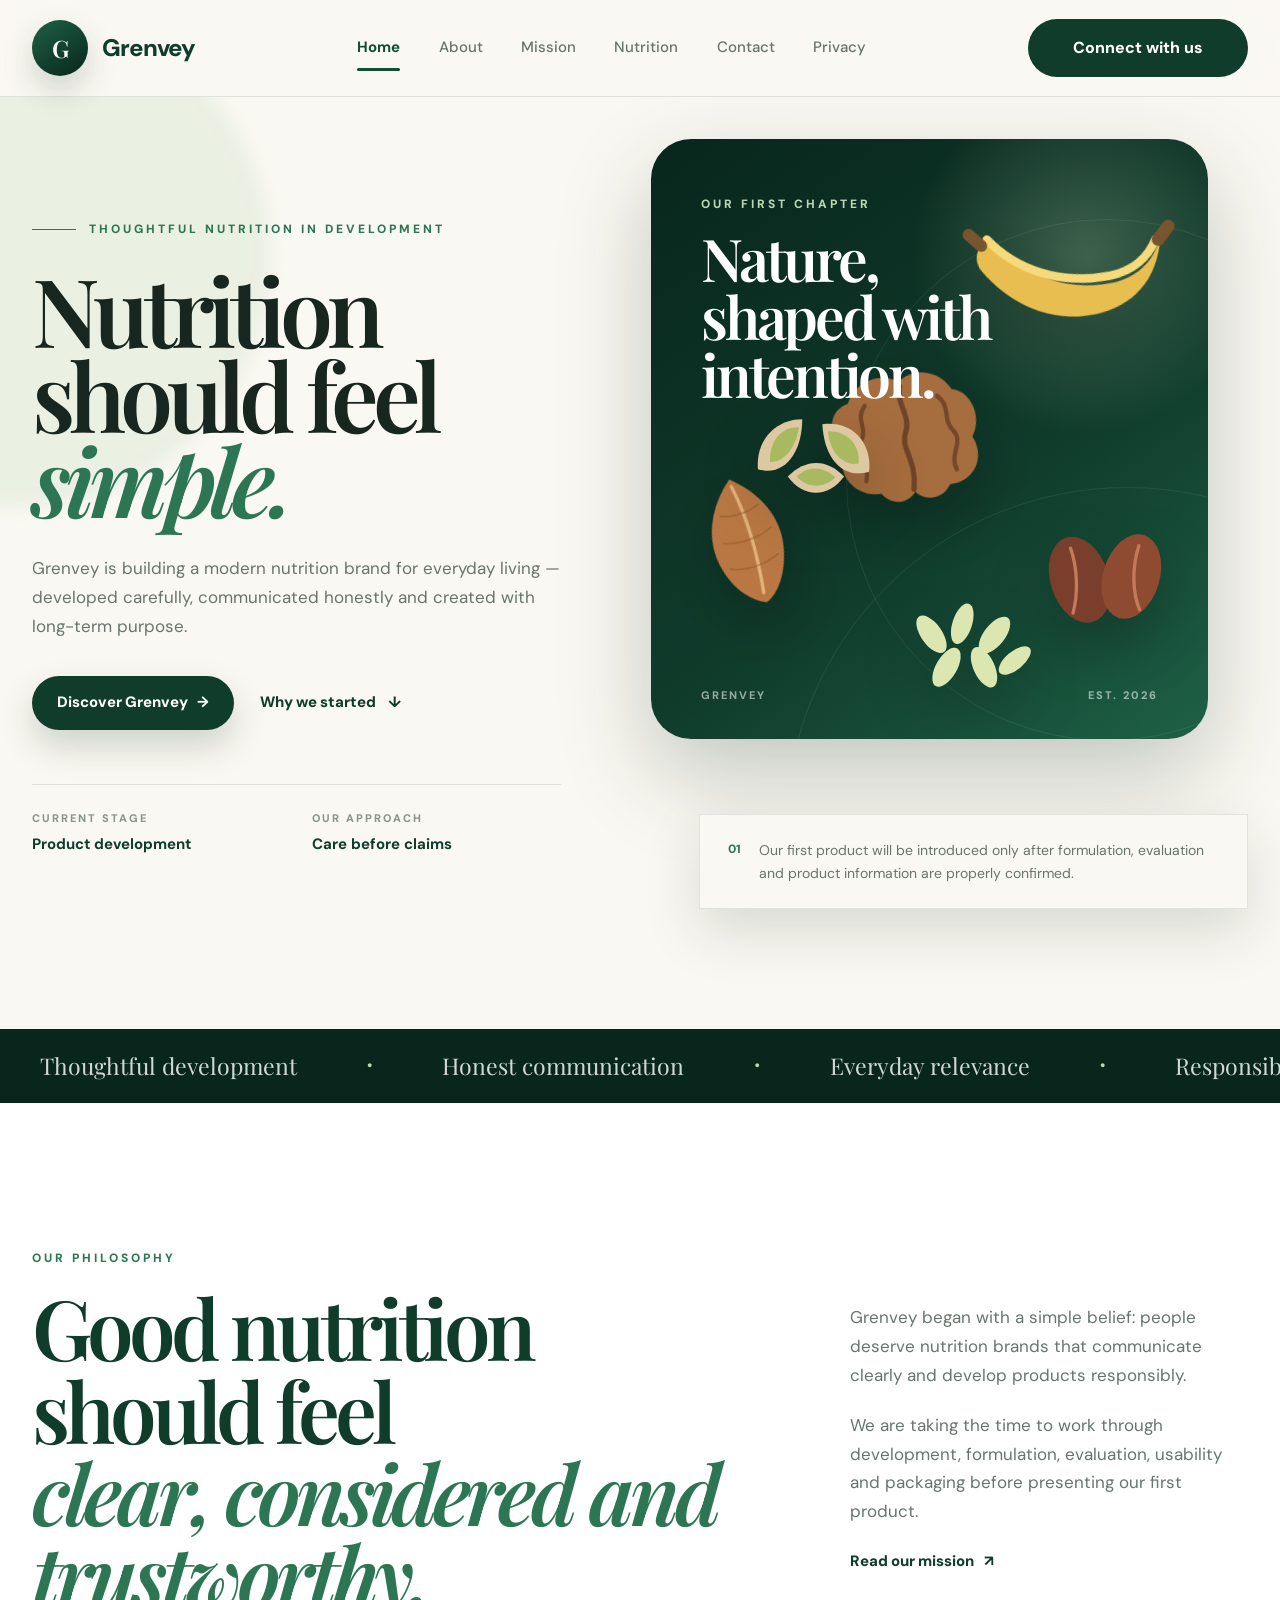
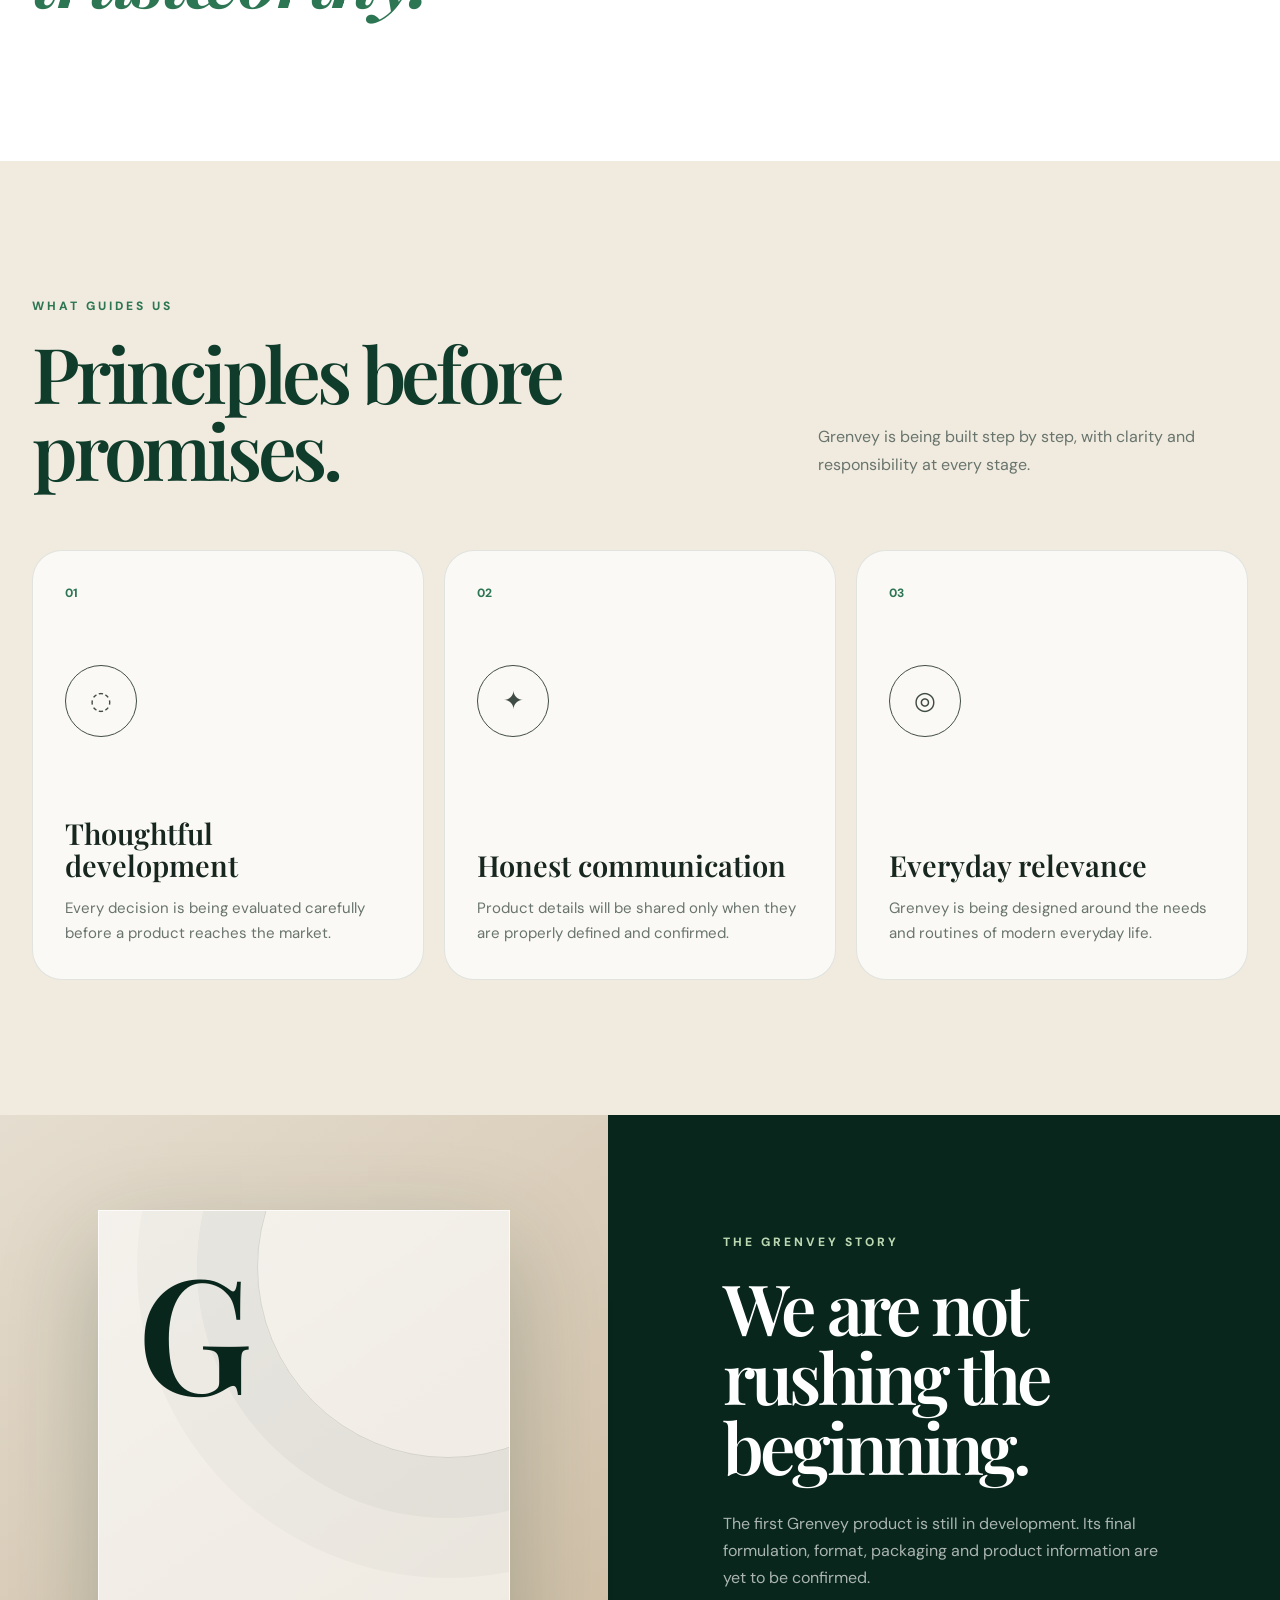
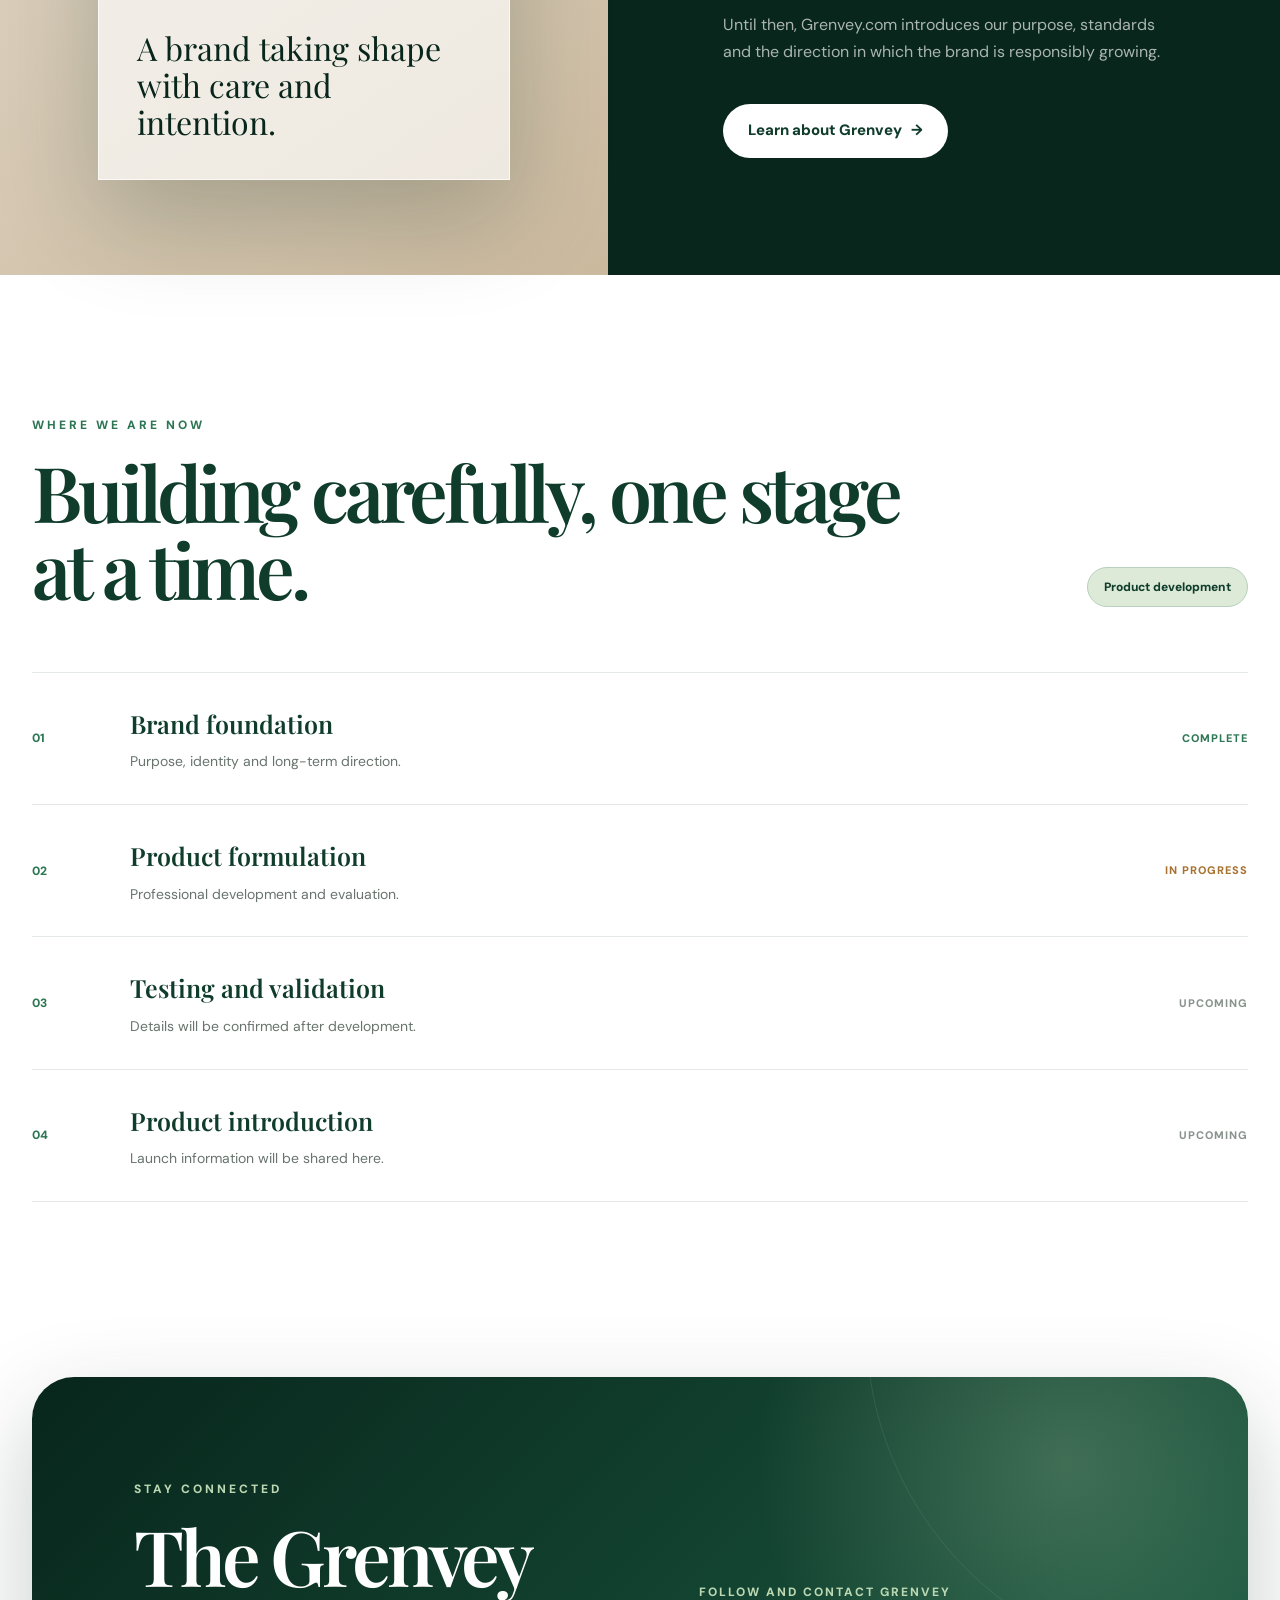
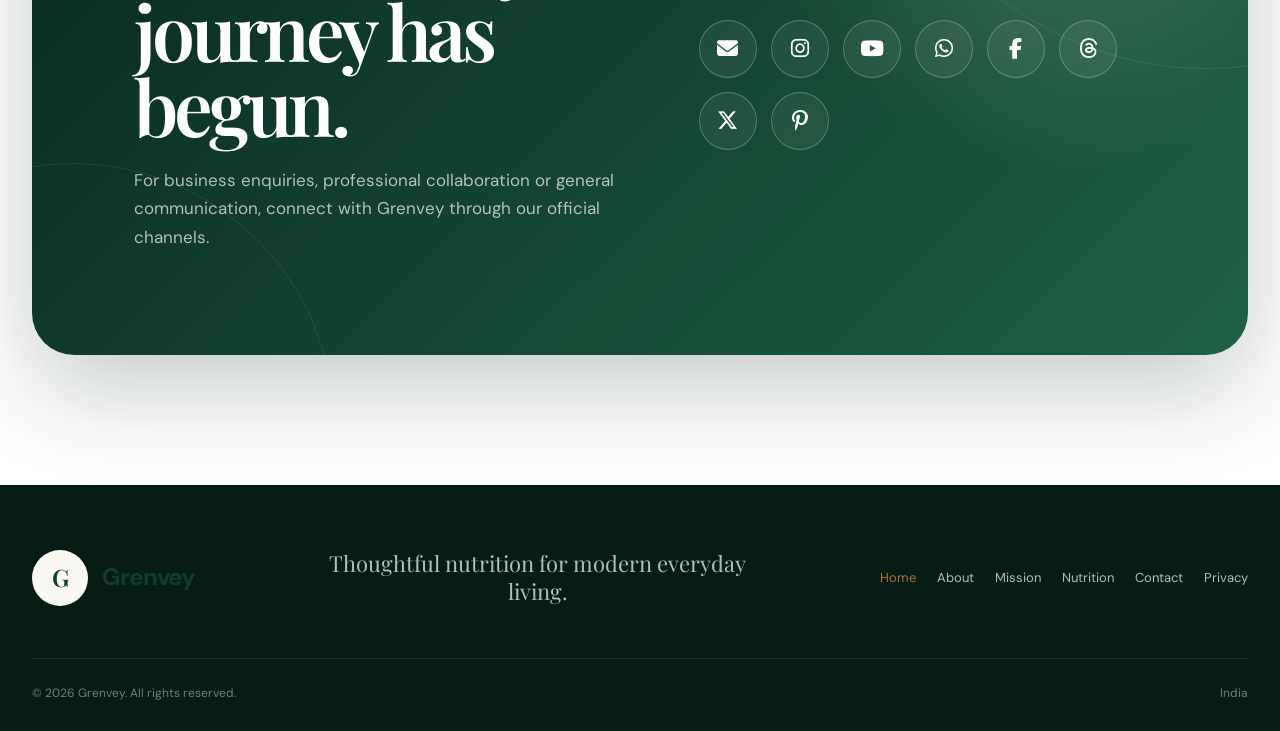
==== commit 41929f1a: "Update homepage and page improvements" ====
--- a/index.html
+++ b/index.html
@@ -1603,6 +1603,22 @@
         transition-duration: 0.01ms !important;
       }
     }
+    .desktop-nav a.active{
+    color:#0f5132;
+    font-weight:700;
+    position:relative;
+}
+
+.desktop-nav a.active::after{
+    content:"";
+    position:absolute;
+    left:0;
+    bottom:-10px;
+    width:100%;
+    height:3px;
+    background:#0f5132;
+    border-radius:999px;
+}
   </style>
 </head>
 
@@ -1869,7 +1885,8 @@
         class="desktop-nav"
         aria-label="Main navigation"
       >
-        <a href="about.html">About</a>
+      <a href="index.html" class="active">Home</a>  
+      <a href="about.html">About</a>
         <a href="mission.html">Mission</a>
         <a href="nutrition.html">Nutrition</a>
         <a href="contact.html">Contact</a>
@@ -2522,6 +2539,7 @@
         class="footer-links"
         aria-label="Footer navigation"
       >
+      <a href="index.html" class="active">Home</a> 
         <a href="about.html">About</a>
         <a href="mission.html">Mission</a>
         <a href="nutrition.html">Nutrition</a>
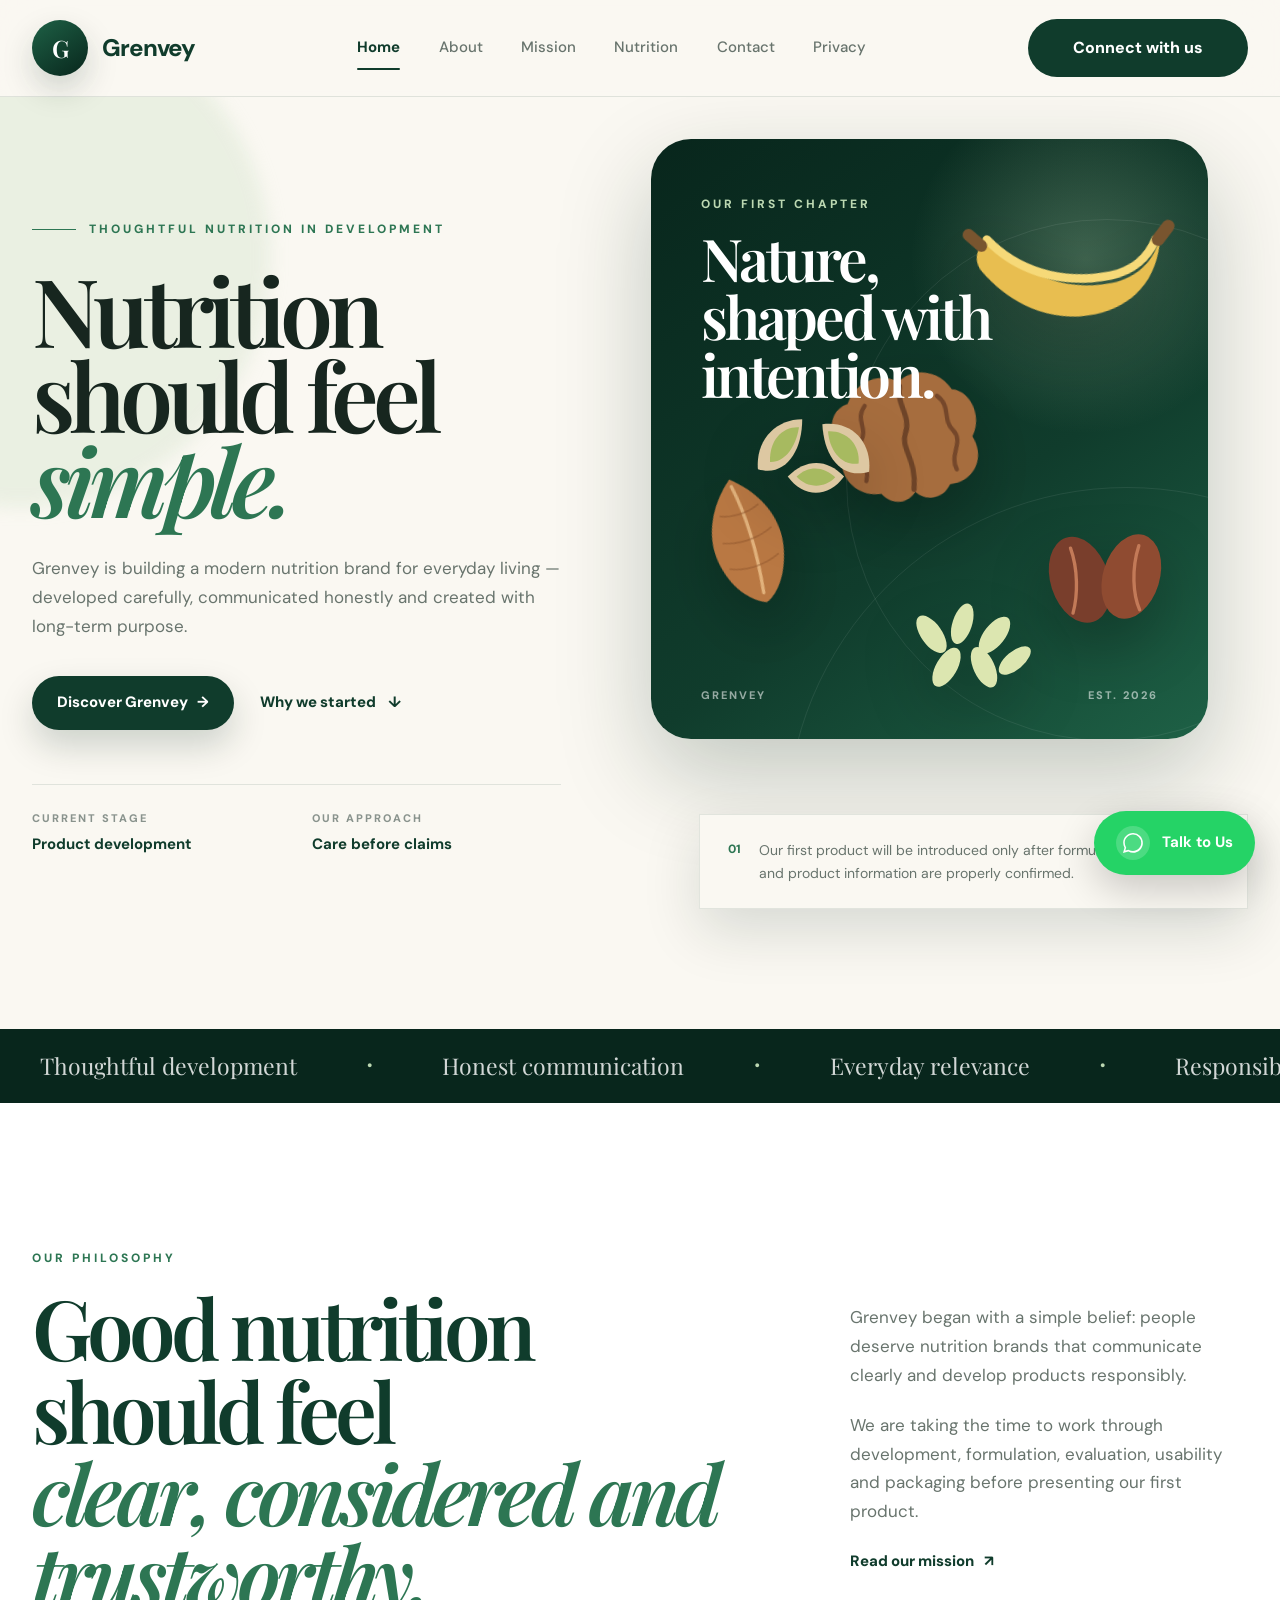
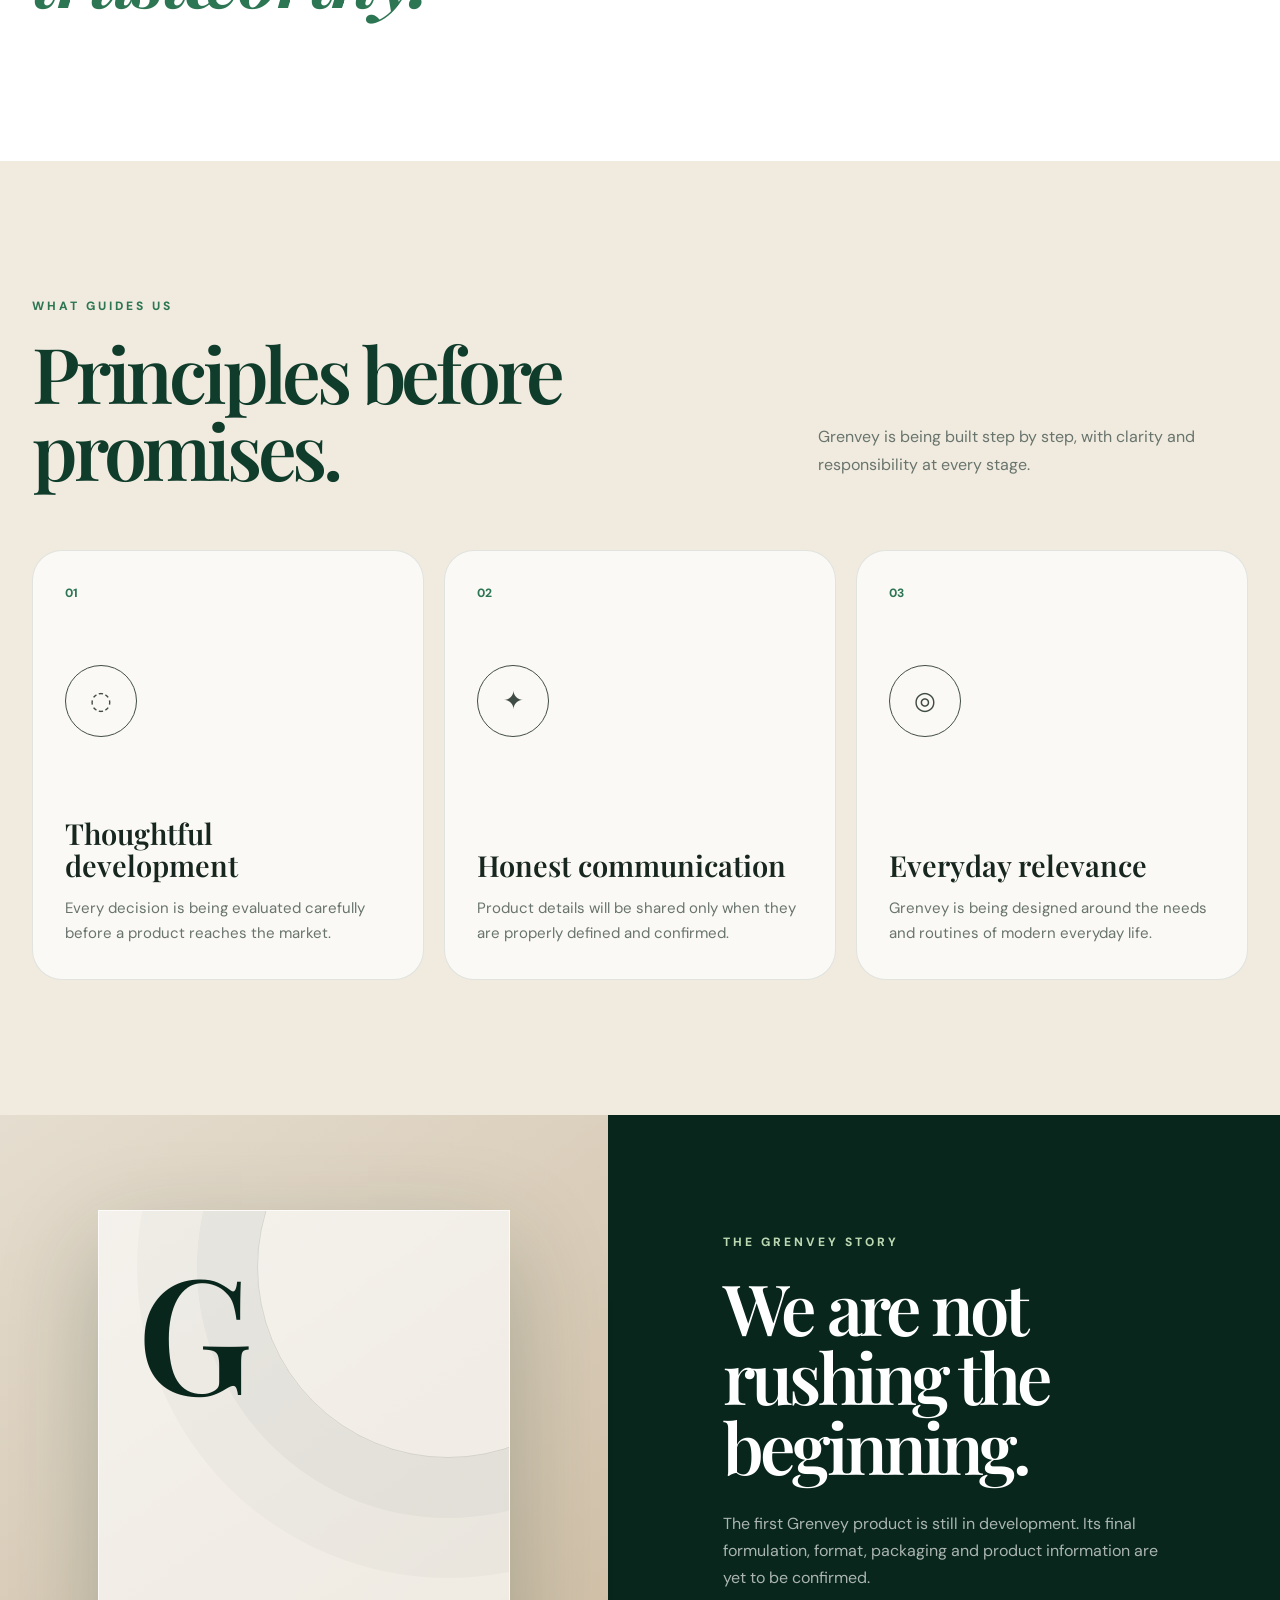
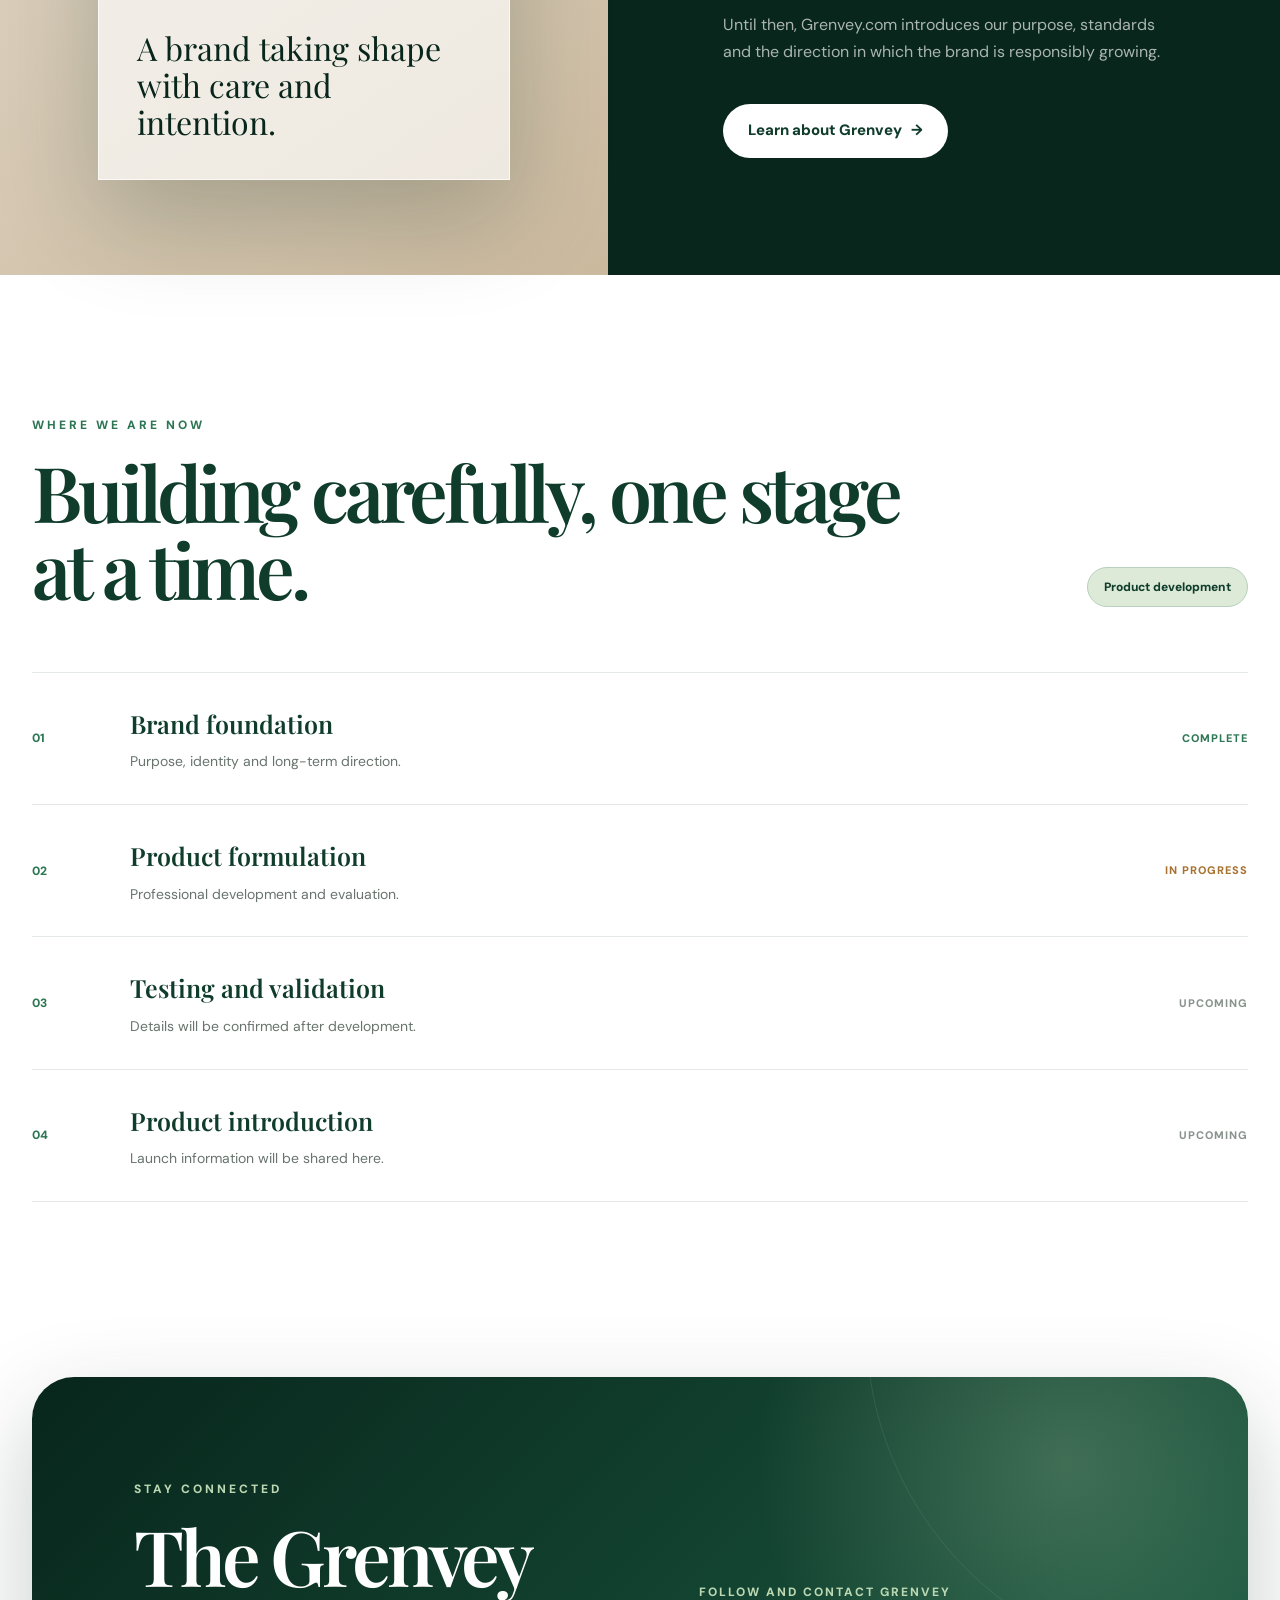
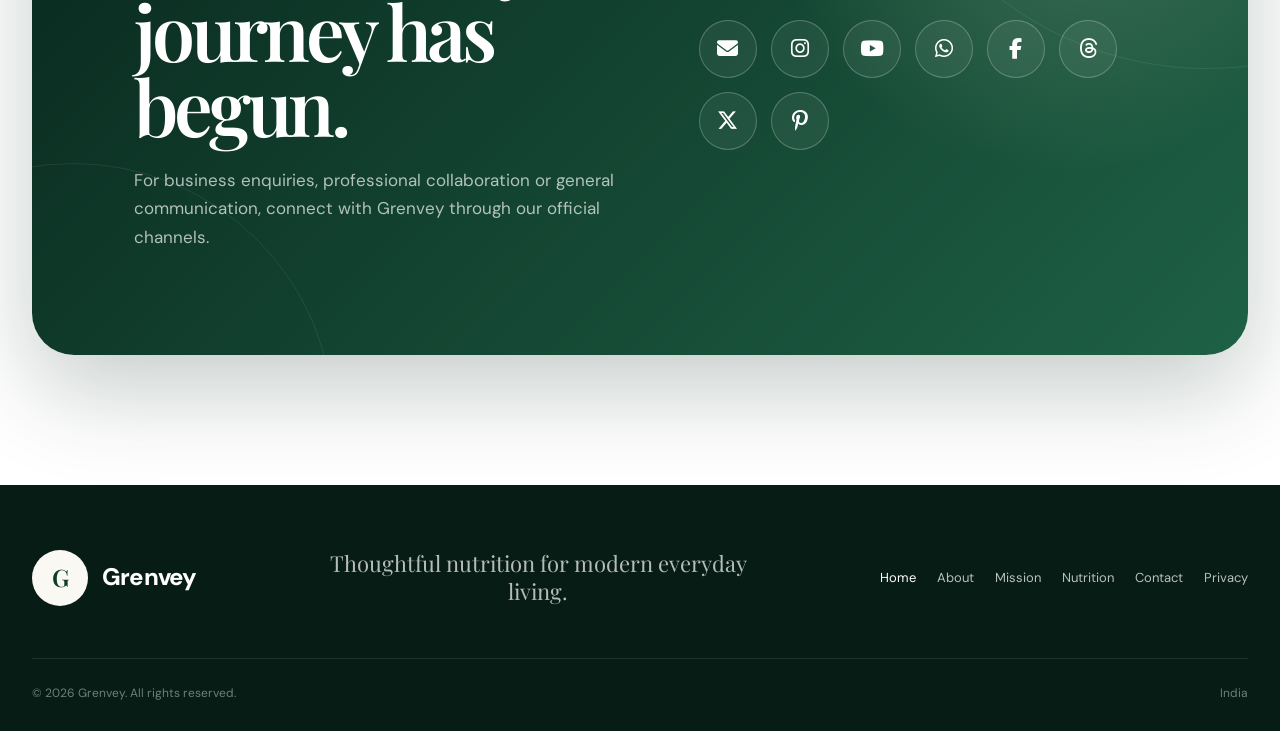
==== commit 86272fd1: "Added premium WhatsApp support and website improvements" ====
--- a/index.html
+++ b/index.html
@@ -152,14 +152,14 @@
       gap: 38px;
     }
 
-    .brand {
+    .site-brand {
       display: inline-flex;
       align-items: center;
       gap: 14px;
       width: fit-content;
     }
 
-    .brand-mark {
+    .brand-circle {
       width: 56px;
       height: 56px;
       display: grid;
@@ -179,7 +179,7 @@
         0 14px 32px rgba(8, 38, 28, 0.18);
     }
 
-    .brand-name {
+    .site-brand-name {
       color: var(--forest);
       font-size: 24px;
       font-weight: 800;
@@ -215,15 +215,18 @@
       transition: width 0.25s ease;
     }
 
-    .desktop-nav a:hover {
+    .desktop-nav a:hover,
+    .desktop-nav a.active {
       color: var(--forest);
-    }
-
-    .desktop-nav a:hover::after {
+      font-weight: 700;
+    }
+
+    .desktop-nav a:hover::after,
+    .desktop-nav a.active::after {
       width: 100%;
     }
 
-    .header-button {
+    .connect-button {
       min-width: 220px;
       min-height: 58px;
       padding: 0 27px;
@@ -241,7 +244,7 @@
         background 0.3s ease;
     }
 
-    .header-button:hover {
+    .connect-button:hover {
       transform: translateY(-3px);
       background: var(--forest-light);
       box-shadow:
@@ -292,7 +295,8 @@
       font-weight: 700;
     }
 
-    .mobile-nav a:hover {
+    .mobile-nav a:hover,
+    .mobile-nav a.active {
       background: var(--leaf-light);
     }
 
@@ -1058,7 +1062,7 @@
       color: var(--green);
     }
 
-    .active {
+    .in-progress {
       color: #a87230;
     }
 
@@ -1198,12 +1202,20 @@
     }
 
     .footer-brand {
+      display: inline-flex;
+      align-items: center;
+      gap: 14px;
       color: var(--white);
-    }
-
-    .footer-brand .brand-mark {
+      font-size: 24px;
+      font-weight: 800;
+      letter-spacing: -0.8px;
+      white-space: nowrap;
+    }
+
+    .footer-brand .brand-circle {
       color: var(--forest);
       background: var(--cream);
+      box-shadow: none;
     }
 
     .footer-message {
@@ -1223,7 +1235,13 @@
       font-size: 13px;
     }
 
-    .footer-links a:hover {
+    .footer-links a,
+    .footer-links a:visited {
+      color: rgba(255, 255, 255, 0.72);
+    }
+
+    .footer-links a:hover,
+    .footer-links a.active {
       color: var(--white);
     }
 
@@ -1269,7 +1287,7 @@
         justify-content: flex-end;
       }
 
-      .header-button {
+      .connect-button {
         display: none;
       }
 
@@ -1342,17 +1360,17 @@
         grid-template-columns: auto auto;
       }
 
-      .brand {
+      .site-brand {
         gap: 10px;
       }
 
-      .brand-mark {
+      .brand-circle {
         width: 46px;
         height: 46px;
         font-size: 20px;
       }
 
-      .brand-name {
+      .site-brand-name {
         font-size: 21px;
       }
 
@@ -1603,23 +1621,149 @@
         transition-duration: 0.01ms !important;
       }
     }
-    .desktop-nav a.active{
-    color:#0f5132;
-    font-weight:700;
-    position:relative;
+       /* WhatsApp Floating Button */
+
+.whatsapp-float{
+
+position:fixed;
+
+right:25px;
+
+bottom:25px;
+
+display:flex;
+
+align-items:center;
+
+gap:12px;
+
+padding:15px 22px;
+
+background:#25D366;
+
+color:#fff;
+
+text-decoration:none;
+
+border-radius:999px;
+
+font-size:15px;
+
+font-weight:700;
+
+box-shadow:0 14px 40px rgba(0,0,0,.20);
+
+transition:.3s;
+
+z-index:9999;
+
+animation:whatsappPulse 2s infinite;
+
 }
 
-.desktop-nav a.active::after{
-    content:"";
-    position:absolute;
-    left:0;
-    bottom:-10px;
-    width:100%;
-    height:3px;
-    background:#0f5132;
-    border-radius:999px;
+.whatsapp-float:hover{
+
+background:#20bf5a;
+
+transform:translateY(-4px);
+
+color:#fff;
+
 }
-  </style>
+
+.whatsapp-float:visited{
+
+color:#fff;
+
+text-decoration:none;
+
+}
+
+.whatsapp-icon{
+
+display:flex;
+
+align-items:center;
+
+justify-content:center;
+
+width:34px;
+
+height:34px;
+
+border-radius:50%;
+
+background:rgba(255,255,255,.18);
+
+}
+
+.whatsapp-icon svg{
+
+width:20px;
+
+height:20px;
+
+fill:#fff;
+
+}
+
+@keyframes whatsappPulse{
+
+0%{
+
+box-shadow:0 0 0 0 rgba(37,211,102,.45);
+
+}
+
+70%{
+
+box-shadow:0 0 0 18px rgba(37,211,102,0);
+
+}
+
+100%{
+
+box-shadow:0 0 0 0 rgba(37,211,102,0);
+
+}
+
+}
+
+@media(max-width:768px){
+
+.whatsapp-float{
+
+right:18px;
+
+bottom:18px;
+
+padding:14px 18px;
+
+font-size:14px;
+
+}
+
+}
+@media (max-width:768px){
+
+.whatsapp-float span:last-child{
+    display:none;
+}
+
+.whatsapp-float{
+    width:60px;
+    height:60px;
+    padding:0;
+    border-radius:50%;
+    justify-content:center;
+}
+
+.whatsapp-icon{
+    margin:0;
+}
+
+}
+</style>
 </head>
 
 <body>
@@ -1872,31 +2016,21 @@
 
     <div class="header-inner">
 
-      <a
-        href="index.html"
-        class="brand"
-        aria-label="Grenvey home"
-      >
-        <span class="brand-mark">G</span>
-        <span class="brand-name">Grenvey</span>
+      <a href="index.html" class="site-brand" aria-label="Grenvey home">
+        <span class="brand-circle">G</span>
+        <span class="site-brand-name">Grenvey</span>
       </a>
 
-      <nav
-        class="desktop-nav"
-        aria-label="Main navigation"
-      >
-      <a href="index.html" class="active">Home</a>  
-      <a href="about.html">About</a>
+      <nav class="desktop-nav" aria-label="Main navigation">
+        <a href="index.html" class="active">Home</a>
+        <a href="about.html">About</a>
         <a href="mission.html">Mission</a>
         <a href="nutrition.html">Nutrition</a>
         <a href="contact.html">Contact</a>
         <a href="privacy.html">Privacy</a>
       </nav>
 
-      <a
-        href="#contact"
-        class="header-button"
-      >
+      <a href="#contact" class="connect-button">
         Connect with us
       </a>
 
@@ -1913,10 +2047,8 @@
 
     </div>
 
-    <nav
-      class="mobile-nav"
-      aria-label="Mobile navigation"
-    >
+    <nav class="mobile-nav" aria-label="Mobile navigation">
+      <a href="index.html" class="active">Home</a>
       <a href="about.html">About</a>
       <a href="mission.html">Mission</a>
       <a href="nutrition.html">Nutrition</a>
@@ -2356,7 +2488,7 @@
               <p>Professional development and evaluation.</p>
             </div>
 
-            <strong class="step-status active">
+            <strong class="step-status in-progress">
               In progress
             </strong>
 
@@ -2523,23 +2655,17 @@
 
     <div class="footer-main">
 
-      <a
-        href="index.html"
-        class="brand footer-brand"
-      >
-        <span class="brand-mark">G</span>
-        <span class="brand-name">Grenvey</span>
+      <a href="index.html" class="footer-brand">
+        <span class="brand-circle">G</span>
+        <span>Grenvey</span>
       </a>
 
       <p class="footer-message">
         Thoughtful nutrition for modern everyday living.
       </p>
 
-      <nav
-        class="footer-links"
-        aria-label="Footer navigation"
-      >
-      <a href="index.html" class="active">Home</a> 
+      <nav class="footer-links" aria-label="Footer navigation">
+        <a href="index.html" class="active">Home</a>
         <a href="about.html">About</a>
         <a href="mission.html">Mission</a>
         <a href="nutrition.html">Nutrition</a>
@@ -2551,10 +2677,8 @@
 
     <div class="footer-bottom">
       <p>
-        © <span id="year"></span> Grenvey.
-        All rights reserved.
+        © <span id="year"></span> Grenvey. All rights reserved.
       </p>
-
       <p>India</p>
     </div>
 
@@ -2569,13 +2693,19 @@
 
     if (menuButton && mobileNav) {
       menuButton.addEventListener("click", () => {
-        const isOpen =
-          mobileNav.classList.toggle("open");
+        const isOpen = mobileNav.classList.toggle("open");
 
         menuButton.setAttribute(
           "aria-expanded",
           isOpen ? "true" : "false"
         );
+      });
+
+      mobileNav.querySelectorAll("a").forEach((link) => {
+        link.addEventListener("click", () => {
+          mobileNav.classList.remove("open");
+          menuButton.setAttribute("aria-expanded", "false");
+        });
       });
     }
 
@@ -2604,6 +2734,29 @@
     document.getElementById("year").textContent =
       new Date().getFullYear();
   </script>
+<!-- WhatsApp Floating Button -->
+<a
+    href="https://wa.me/919585808590?text=Hi%20Grenvey,%20I%20would%20like%20to%20know%20more%20about%20your%20products."
+    class="whatsapp-float"
+    target="_blank"
+    rel="noopener noreferrer"
+    aria-label="Chat on WhatsApp"
+>
+
+    <span class="whatsapp-icon">
+        <svg xmlns="http://www.w3.org/2000/svg"
+             width="24"
+             height="24"
+             viewBox="0 0 24 24"
+             fill="currentColor">
+
+            <path d="M20.52 3.48A11.8 11.8 0 0012.04 0C5.53 0 .24 5.29.24 11.8c0 2.08.54 4.11 1.57 5.91L0 24l6.49-1.7a11.75 11.75 0 005.55 1.41h.01c6.51 0 11.8-5.29 11.8-11.8 0-3.15-1.23-6.11-3.33-8.43zm-8.48 18.2h-.01a9.87 9.87 0 01-5.03-1.38l-.36-.21-3.85 1.01 1.03-3.75-.24-.39a9.83 9.83 0 01-1.5-5.17c0-5.46 4.44-9.9 9.9-9.9 2.64 0 5.12 1.03 6.99 2.9a9.82 9.82 0 012.9 6.99c0 5.46-4.44 9.9-9.9 9.9z"/>
+        </svg>
+    </span>
+
+    <span>Talk to Us</span>
+
+</a>
 
 </body>
 
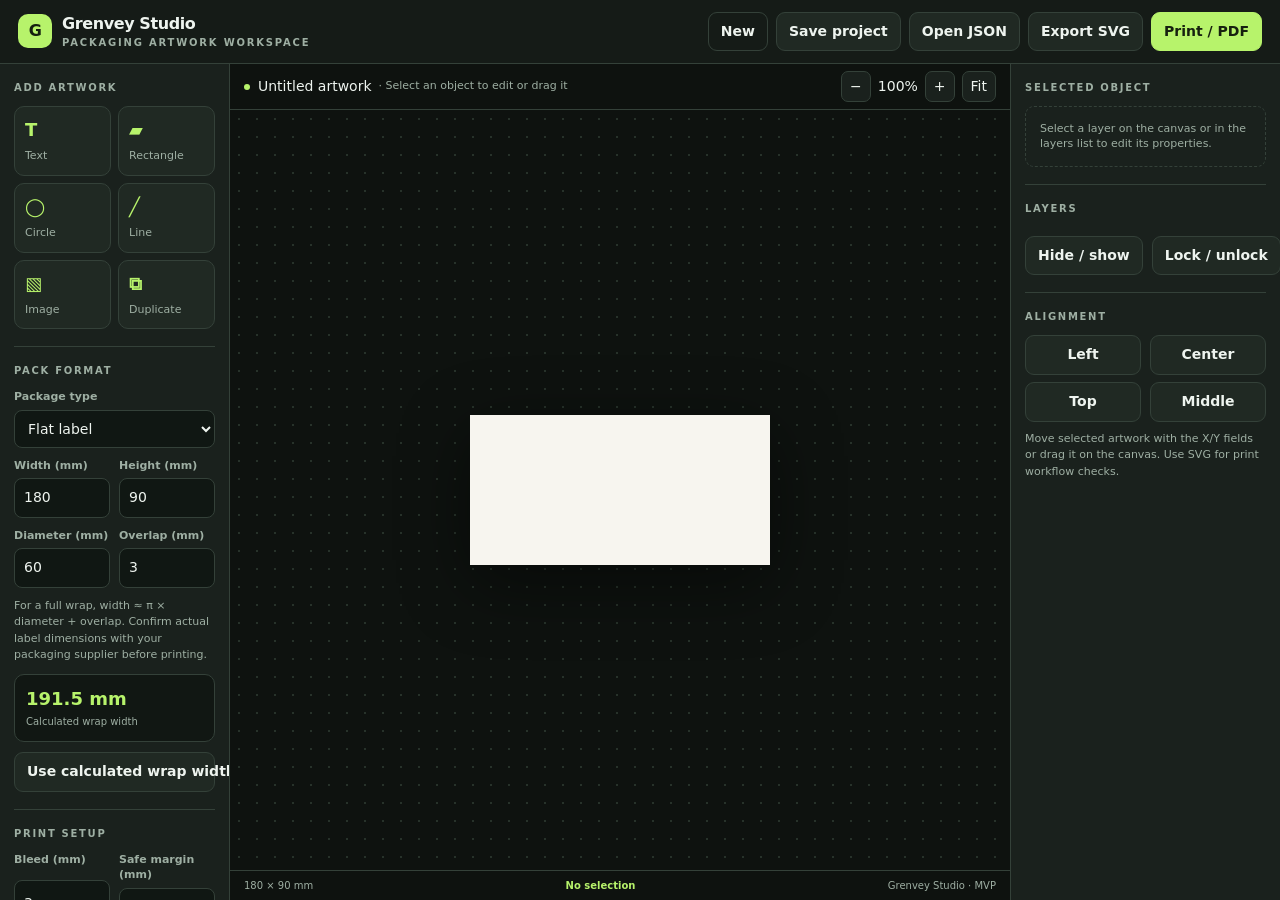
==== commit 7297a37e: "Build packaging design studio MVP" ====
--- a/index.html
+++ b/index.html
@@ -1,2763 +1,189 @@
-<!DOCTYPE html>
+<!doctype html>
 <html lang="en">
-
 <head>
-  <meta charset="UTF-8">
-
-  <meta
-    name="viewport"
-    content="width=device-width, initial-scale=1.0"
-  >
-
-  <meta
-    name="description"
-    content="Grenvey is creating thoughtful, honest nutrition for modern everyday living."
-  >
-
-  <meta name="theme-color" content="#103c2c">
-
-  <meta
-    property="og:title"
-    content="Grenvey | Thoughtful Everyday Nutrition"
-  >
-
-  <meta
-    property="og:description"
-    content="Simple thinking. Honest development. Nutrition made for everyday life."
-  >
-
-  <meta property="og:type" content="website">
-
-  <meta
-    property="og:url"
-    content="https://grenvey.com/"
-  >
-
-  <title>Grenvey | Thoughtful Everyday Nutrition</title>
-
-  <link
-    rel="preconnect"
-    href="https://fonts.googleapis.com"
-  >
-
-  <link
-    rel="preconnect"
-    href="https://fonts.gstatic.com"
-    crossorigin
-  >
-
-  <link
-    href="https://fonts.googleapis.com/css2?family=DM+Sans:wght@400;500;600;700;800&family=Playfair+Display:ital,wght@0,600;0,700;1,600&display=swap"
-    rel="stylesheet"
-  >
-
-  <link
-    rel="stylesheet"
-    href="https://cdnjs.cloudflare.com/ajax/libs/font-awesome/6.7.2/css/all.min.css"
-  >
-
-  <style>
-    :root {
-      --deep: #08261c;
-      --forest: #103c2c;
-      --forest-light: #1e6146;
-      --green: #2d7653;
-      --leaf: #bcd8b2;
-      --leaf-light: #dcead7;
-      --cream: #faf8f2;
-      --cream-dark: #f1ebdf;
-      --white: #ffffff;
-      --text: #17261f;
-      --muted: #68746d;
-      --soft-muted: #89938d;
-      --line: rgba(16, 60, 44, 0.11);
-      --line-light: rgba(255, 255, 255, 0.14);
-      --gold: #e8be50;
-      --almond: #b97843;
-      --shadow:
-        0 28px 80px rgba(8, 38, 28, 0.12);
-      --shadow-dark:
-        0 35px 95px rgba(8, 38, 28, 0.23);
-      --serif:
-        "Playfair Display",
-        Georgia,
-        "Times New Roman",
-        serif;
-      --sans:
-        "DM Sans",
-        Arial,
-        sans-serif;
-      --page:
-        min(1440px, calc(100% - 64px));
-    }
-
-    * {
-      margin: 0;
-      padding: 0;
-      box-sizing: border-box;
-    }
-
-    html {
-      scroll-behavior: smooth;
-    }
-
-    body {
-      font-family: var(--sans);
-      color: var(--text);
-      background: var(--cream);
-      line-height: 1.7;
-      overflow-x: hidden;
-      -webkit-font-smoothing: antialiased;
-    }
-
-    body::selection {
-      color: var(--white);
-      background: var(--forest);
-    }
-
-    a {
-      color: inherit;
-      text-decoration: none;
-    }
-
-    button {
-      font: inherit;
-    }
-
-    img,
-    svg {
-      display: block;
-      max-width: 100%;
-    }
-
-    /* HEADER */
-
-    .site-header {
-      position: sticky;
-      top: 0;
-      z-index: 1000;
-      border-bottom: 1px solid var(--line);
-      background: rgba(250, 248, 242, 0.88);
-      backdrop-filter: blur(20px);
-      -webkit-backdrop-filter: blur(20px);
-    }
-
-    .header-inner {
-      width: var(--page);
-      min-height: 96px;
-      margin: auto;
-      display: grid;
-      grid-template-columns: auto 1fr auto;
-      align-items: center;
-      gap: 38px;
-    }
-
-    .site-brand {
-      display: inline-flex;
-      align-items: center;
-      gap: 14px;
-      width: fit-content;
-    }
-
-    .brand-circle {
-      width: 56px;
-      height: 56px;
-      display: grid;
-      place-items: center;
-      border-radius: 50%;
-      color: var(--white);
-      background:
-        linear-gradient(
-          145deg,
-          var(--forest-light),
-          var(--deep)
-        );
-      font-family: var(--serif);
-      font-size: 24px;
-      font-weight: 600;
-      box-shadow:
-        0 14px 32px rgba(8, 38, 28, 0.18);
-    }
-
-    .site-brand-name {
-      color: var(--forest);
-      font-size: 24px;
-      font-weight: 800;
-      letter-spacing: -0.04em;
-    }
-
-    .desktop-nav {
-      display: flex;
-      justify-content: center;
-      align-items: center;
-      gap: clamp(24px, 3vw, 44px);
-    }
-
-    .desktop-nav a {
-      position: relative;
-      color: var(--muted);
-      font-size: 15px;
-      font-weight: 500;
-      transition: color 0.25s ease;
-    }
-
-    .desktop-nav a::after {
-      content: "";
-      position: absolute;
-      left: 0;
-      right: 0;
-      bottom: -9px;
-      width: 0;
-      height: 2px;
-      margin: auto;
-      border-radius: 999px;
-      background: var(--forest);
-      transition: width 0.25s ease;
-    }
-
-    .desktop-nav a:hover,
-    .desktop-nav a.active {
-      color: var(--forest);
-      font-weight: 700;
-    }
-
-    .desktop-nav a:hover::after,
-    .desktop-nav a.active::after {
-      width: 100%;
-    }
-
-    .connect-button {
-      min-width: 220px;
-      min-height: 58px;
-      padding: 0 27px;
-      display: inline-flex;
-      align-items: center;
-      justify-content: center;
-      border-radius: 999px;
-      color: var(--white);
-      background: var(--forest);
-      font-size: 16px;
-      font-weight: 800;
-      transition:
-        transform 0.3s ease,
-        box-shadow 0.3s ease,
-        background 0.3s ease;
-    }
-
-    .connect-button:hover {
-      transform: translateY(-3px);
-      background: var(--forest-light);
-      box-shadow:
-        0 16px 34px rgba(8, 38, 28, 0.2);
-    }
-
-    .menu-button {
-      width: 48px;
-      height: 48px;
-      display: none;
-      align-items: center;
-      justify-content: center;
-      flex-direction: column;
-      gap: 5px;
-      border: 1px solid var(--line);
-      border-radius: 15px;
-      background: var(--white);
-      cursor: pointer;
-    }
-
-    .menu-button span {
-      width: 21px;
-      height: 2px;
-      border-radius: 999px;
-      background: var(--forest);
-    }
-
-    .mobile-nav {
-      display: none;
-      width: min(100% - 24px, 700px);
-      margin: 0 auto 14px;
-      padding: 17px;
-      border: 1px solid var(--line);
-      border-radius: 22px;
-      background: var(--white);
-      box-shadow: var(--shadow);
-    }
-
-    .mobile-nav.open {
-      display: grid;
-    }
-
-    .mobile-nav a {
-      padding: 13px 14px;
-      border-radius: 12px;
-      color: var(--forest);
-      font-size: 15px;
-      font-weight: 700;
-    }
-
-    .mobile-nav a:hover,
-    .mobile-nav a.active {
-      background: var(--leaf-light);
-    }
-
-    /* COMMON */
-
-    .page-shell {
-      width: var(--page);
-      margin: auto;
-    }
-
-    .eyebrow {
-      margin-bottom: 18px;
-      color: var(--green);
-      font-size: 12px;
-      font-weight: 800;
-      letter-spacing: 3px;
-      text-transform: uppercase;
-    }
-
-    .eyebrow.light {
-      color: var(--leaf);
-    }
-
-    .section-heading h2 {
-      color: var(--forest);
-      font-family: var(--serif);
-      font-size: clamp(48px, 6vw, 82px);
-      font-weight: 600;
-      line-height: 1;
-      letter-spacing: -0.055em;
-    }
-
-    .button {
-      min-height: 54px;
-      padding: 0 25px;
-      display: inline-flex;
-      align-items: center;
-      justify-content: center;
-      gap: 9px;
-      border-radius: 999px;
-      font-size: 15px;
-      font-weight: 800;
-      transition:
-        transform 0.3s ease,
-        box-shadow 0.3s ease,
-        background 0.3s ease;
-    }
-
-    .button:hover {
-      transform: translateY(-3px);
-    }
-
-    .button-primary {
-      color: var(--white);
-      background: var(--forest);
-      box-shadow:
-        0 16px 35px rgba(8, 38, 28, 0.18);
-    }
-
-    .button-primary:hover {
-      background: var(--forest-light);
-      box-shadow:
-        0 20px 42px rgba(8, 38, 28, 0.24);
-    }
-
-    .button-light {
-      color: var(--forest);
-      background: var(--white);
-    }
-
-    .text-link {
-      display: inline-flex;
-      align-items: center;
-      gap: 10px;
-      color: var(--forest);
-      font-size: 15px;
-      font-weight: 800;
-    }
-
-    .text-link span {
-      transition: transform 0.25s ease;
-    }
-
-    .text-link:hover span {
-      transform: translate(4px, -4px);
-    }
-
-    /* HERO */
-
-    .hero-section {
-      position: relative;
-      overflow: hidden;
-      padding: 42px 0 100px;
-    }
-
-    .hero-section::before {
-      content: "";
-      position: absolute;
-      width: 500px;
-      height: 500px;
-      left: -230px;
-      top: -90px;
-      border-radius: 50%;
-      background: rgba(188, 216, 178, 0.25);
-      filter: blur(9px);
-    }
-
-    .hero-grid {
-      position: relative;
-      z-index: 2;
-      min-height: 760px;
-      display: grid;
-      grid-template-columns:
-        minmax(0, 0.94fr)
-        minmax(500px, 1.06fr);
-      align-items: center;
-      gap: clamp(55px, 7vw, 110px);
-    }
-
-    .hero-kicker {
-      display: inline-flex;
-      align-items: center;
-      gap: 13px;
-      margin-bottom: 27px;
-      color: var(--green);
-      font-size: 12px;
-      font-weight: 800;
-      letter-spacing: 3px;
-      text-transform: uppercase;
-    }
-
-    .hero-kicker::before {
-      content: "";
-      width: 44px;
-      height: 1px;
-      background: var(--green);
-    }
-
-    .hero-copy h1 {
-      max-width: 760px;
-      font-family: var(--serif);
-      font-size: clamp(70px, 7.4vw, 122px);
-      font-weight: 600;
-      line-height: 0.9;
-      letter-spacing: -0.065em;
-    }
-
-    .hero-copy h1 span {
-      display: block;
-      color: var(--green);
-      font-style: italic;
-    }
-
-    .hero-intro {
-      max-width: 650px;
-      margin-top: 32px;
-      color: var(--muted);
-      font-size: clamp(17px, 1.3vw, 20px);
-    }
-
-    .hero-actions {
-      display: flex;
-      flex-wrap: wrap;
-      align-items: center;
-      gap: 26px;
-      margin-top: 35px;
-    }
-
-    .down-link {
-      display: inline-flex;
-      align-items: center;
-      gap: 12px;
-      color: var(--forest);
-      font-size: 15px;
-      font-weight: 800;
-    }
-
-    .down-link span {
-      transition: transform 0.25s ease;
-    }
-
-    .down-link:hover span {
-      transform: translateY(5px);
-    }
-
-    .hero-meta {
-      max-width: 610px;
-      margin-top: 54px;
-      padding-top: 24px;
-      display: grid;
-      grid-template-columns: 1fr 1fr;
-      gap: 30px;
-      border-top: 1px solid var(--line);
-    }
-
-    .hero-meta div {
-      display: grid;
-      gap: 4px;
-    }
-
-    .hero-meta span {
-      color: var(--soft-muted);
-      font-size: 11px;
-      font-weight: 800;
-      letter-spacing: 2px;
-      text-transform: uppercase;
-    }
-
-    .hero-meta strong {
-      color: var(--forest);
-      font-size: 15px;
-    }
-
-    /* PREMIUM FOOD VISUAL */
-
-    .hero-visual {
-      position: relative;
-      min-height: 790px;
-    }
-
-    .visual-panel {
-      position: absolute;
-      inset: 0 40px 190px 0;
-      overflow: hidden;
-      border-radius: 40px;
-      color: var(--white);
-      background:
-        radial-gradient(
-          circle at 78% 20%,
-          rgba(188, 216, 178, 0.28),
-          transparent 27%
-        ),
-        linear-gradient(
-          145deg,
-          var(--deep),
-          var(--forest) 60%,
-          var(--forest-light)
-        );
-      box-shadow: var(--shadow-dark);
-    }
-
-    .visual-panel::before,
-    .visual-panel::after {
-      content: "";
-      position: absolute;
-      border-radius: 50%;
-      border: 1px solid rgba(255, 255, 255, 0.08);
-    }
-
-    .visual-panel::before {
-      width: 520px;
-      height: 520px;
-      right: -160px;
-      top: 80px;
-    }
-
-    .visual-panel::after {
-      width: 680px;
-      height: 680px;
-      right: -260px;
-      bottom: -430px;
-    }
-
-    .visual-copy {
-      position: absolute;
-      z-index: 4;
-      left: 50px;
-      top: 55px;
-      max-width: 410px;
-    }
-
-    .visual-copy span {
-      display: block;
-      margin-bottom: 15px;
-      color: var(--leaf);
-      font-size: 12px;
-      font-weight: 800;
-      letter-spacing: 3px;
-      text-transform: uppercase;
-    }
-
-    .visual-copy strong {
-      display: block;
-      font-family: var(--serif);
-      font-size: clamp(48px, 4.6vw, 75px);
-      font-weight: 600;
-      line-height: 0.98;
-      letter-spacing: -0.055em;
-    }
-
-    .food-piece {
-      position: absolute;
-      z-index: 3;
-      filter:
-        drop-shadow(
-          0 25px 30px rgba(0, 0, 0, 0.24)
-        );
-      animation:
-        foodFloat 6s ease-in-out infinite;
-      pointer-events: none;
-    }
-
-    .banana {
-      width: 220px;
-      height: 135px;
-      right: 20px;
-      top: 55px;
-      transform: rotate(-12deg);
-    }
-
-    .almond {
-      width: 100px;
-      height: 145px;
-      left: 48px;
-      bottom: 125px;
-      transform: rotate(-17deg);
-      animation-delay: -1.4s;
-    }
-
-    .walnut {
-      width: 165px;
-      height: 145px;
-      left: 46%;
-      top: 50%;
-      transform:
-        translate(-50%, -50%)
-        rotate(-8deg);
-      animation-delay: -2.2s;
-    }
-
-    .dates {
-      width: 150px;
-      height: 120px;
-      right: 25px;
-      bottom: 100px;
-      animation-delay: -3s;
-    }
-
-    .pistachio {
-      width: 145px;
-      height: 110px;
-      left: 90px;
-      top: 265px;
-      animation-delay: -3.8s;
-    }
-
-    .seeds {
-      width: 135px;
-      height: 100px;
-      right: 170px;
-      bottom: 40px;
-      animation-delay: -4.5s;
-    }
-
-    @keyframes foodFloat {
-      0%,
-      100% {
-        translate: 0 0;
-      }
-
-      50% {
-        translate: 0 -17px;
-      }
-    }
-
-    .visual-footer {
-      position: absolute;
-      z-index: 4;
-      left: 50px;
-      right: 50px;
-      bottom: 34px;
-      display: flex;
-      justify-content: space-between;
-      color: rgba(255, 255, 255, 0.56);
-      font-size: 11px;
-      font-weight: 800;
-      letter-spacing: 2px;
-      text-transform: uppercase;
-    }
-
- .hero-statement {
-  position: absolute;
-  z-index: 7;
-  width: min(560px, 92%);
-  right: 0;
-  bottom: 20px;
-  padding: 24px 28px;
-  display: grid;
-  grid-template-columns: auto 1fr;
-  gap: 18px;
-  border: 1px solid rgba(16, 60, 44, 0.1);
-  background: rgba(250, 248, 242, 0.98);
-  box-shadow: 0 22px 58px rgba(8, 38, 28, 0.14);
-  backdrop-filter: blur(14px);
-}
-
-    .hero-statement span {
-      color: var(--green);
-      font-size: 12px;
-      font-weight: 800;
-    }
-
-    .hero-statement p {
-      color: var(--muted);
-      font-size: 14px;
-      line-height: 1.6;
-    }
-
-    /* BRAND STRIP */
-
-    .brand-strip {
-  width: 100%;
-  overflow: hidden;
-  color: rgba(255, 255, 255, 0.78);
-  background: var(--deep);
-}
-
-.brand-marquee {
-  width: 100%;
-  overflow: hidden;
-}
-
-.brand-strip-track {
-  width: max-content;
-  min-height: 74px;
-  display: flex;
-  align-items: center;
-  gap: 70px;
-  padding-left: 40px;
-  white-space: nowrap;
-
-  animation: marqueeMove 24s linear infinite;
-}
-
-.brand-strip-track span {
-  font-family: var(--serif);
-  font-size: clamp(19px, 1.8vw, 28px);
-  color: rgba(255, 255, 255, 0.82);
-}
-
-.brand-strip-track i {
-  color: var(--leaf);
-  font-family: var(--sans);
-  font-size: 9px;
-  font-style: normal;
-}
-
-@keyframes marqueeMove {
-  from {
-    transform: translateX(-50%);
-  }
-
-  to {
-    transform: translateX(0);
-  }
-}
-
-.brand-strip:hover .brand-strip-track {
-  animation-play-state: paused;
-}
-
-    /* PHILOSOPHY */
-
-    .philosophy-section {
-      padding: 145px 0;
-      background: var(--white);
-    }
-
-    .philosophy-grid {
-      display: grid;
-      grid-template-columns: 1.15fr 0.65fr;
-      gap: clamp(60px, 9vw, 150px);
-      align-items: start;
-    }
-
-    .philosophy-copy h2 {
-      max-width: 950px;
-      color: var(--forest);
-      font-family: var(--serif);
-      font-size: clamp(54px, 6.5vw, 96px);
-      font-weight: 600;
-      line-height: 0.99;
-      letter-spacing: -0.06em;
-    }
-
-    .philosophy-copy h2 em {
-      display: block;
-      color: var(--green);
-      font-style: italic;
-    }
-
-    .philosophy-side {
-      padding-top: 55px;
-    }
-
-    .philosophy-side p {
-      margin-bottom: 21px;
-      color: var(--muted);
-      font-size: 17px;
-    }
-
-    /* PRINCIPLES */
-
-    .principles-section {
-      padding: 135px 0;
-      background: var(--cream-dark);
-    }
-
-    .principles-head {
-      display: flex;
-      align-items: end;
-      justify-content: space-between;
-      gap: 60px;
-    }
-
-    .principles-head p:last-child {
-      max-width: 430px;
-      margin-bottom: 10px;
-      color: var(--muted);
-    }
-
-    .principles-grid {
-      margin-top: 62px;
-      display: grid;
-      grid-template-columns: repeat(3, 1fr);
-      gap: 20px;
-    }
-
-    .principle-card {
-      min-height: 430px;
-      padding: 32px;
-      display: flex;
-      flex-direction: column;
-      border: 1px solid var(--line);
-      border-radius: 30px;
-      background: rgba(255, 255, 255, 0.68);
-      transition:
-        transform 0.35s ease,
-        box-shadow 0.35s ease,
-        color 0.35s ease,
-        background 0.35s ease;
-    }
-
-    .principle-card:hover {
-      transform: translateY(-10px);
-      color: var(--white);
-      background: var(--forest);
-      box-shadow: var(--shadow);
-    }
-
-    .principle-number {
-      color: var(--green);
-      font-size: 12px;
-      font-weight: 800;
-    }
-
-    .principle-icon {
-      width: 72px;
-      height: 72px;
-      margin: 62px 0 35px;
-      display: grid;
-      place-items: center;
-      border: 1px solid currentColor;
-      border-radius: 50%;
-      font-size: 25px;
-      opacity: 0.82;
-    }
-
-    .principle-card h3 {
-      margin-top: auto;
-      margin-bottom: 14px;
-      font-family: var(--serif);
-      font-size: 29px;
-      font-weight: 600;
-      line-height: 1.12;
-    }
-
-    .principle-card p {
-      color: var(--muted);
-      font-size: 15px;
-    }
-
-    .principle-card:hover p,
-    .principle-card:hover .principle-number {
-      color: rgba(255, 255, 255, 0.68);
-    }
-
-    /* STORY */
-
-    .story-section {
-      display: grid;
-      grid-template-columns: 0.95fr 1.05fr;
-      min-height: 760px;
-      background: var(--deep);
-    }
-
-    .story-art {
-      padding: 75px;
-      display: grid;
-      place-items: center;
-      background:
-        linear-gradient(
-          145deg,
-          #e5ddcf,
-          #cbb99e
-        );
-    }
-
-    .story-card {
-      position: relative;
-      width: min(500px, 90%);
-      min-height: 570px;
-      padding: 38px;
-      overflow: hidden;
-      display: flex;
-      flex-direction: column;
-      justify-content: space-between;
-      color: var(--deep);
-      background: rgba(255, 255, 255, 0.66);
-      border: 1px solid rgba(255, 255, 255, 0.72);
-      box-shadow: var(--shadow-dark);
-    }
-
-    .story-card::before {
-      content: "";
-      position: absolute;
-      width: 380px;
-      height: 380px;
-      right: -130px;
-      top: -135px;
-      border: 1px solid rgba(8, 38, 28, 0.13);
-      border-radius: 50%;
-      box-shadow:
-        0 0 0 60px rgba(8, 38, 28, 0.035),
-        0 0 0 120px rgba(8, 38, 28, 0.025);
-    }
-
-    .story-letter {
-      position: relative;
-      z-index: 2;
-      font-family: var(--serif);
-      font-size: 160px;
-      font-weight: 600;
-      line-height: 1;
-    }
-
-    .story-card p {
-      position: relative;
-      z-index: 2;
-      font-family: var(--serif);
-      font-size: 32px;
-      line-height: 1.15;
-    }
-
-    .story-copy {
-      padding: clamp(75px, 9vw, 135px);
-      display: flex;
-      flex-direction: column;
-      justify-content: center;
-      color: var(--white);
-    }
-
-    .story-copy h2 {
-      max-width: 740px;
-      margin-bottom: 28px;
-      font-family: var(--serif);
-      font-size: clamp(52px, 5.5vw, 88px);
-      font-weight: 600;
-      line-height: 0.99;
-      letter-spacing: -0.055em;
-    }
-
-    .story-copy p {
-      max-width: 660px;
-      margin-bottom: 20px;
-      color: rgba(255, 255, 255, 0.66);
-    }
-
-    .story-copy .button {
-      width: fit-content;
-      margin-top: 18px;
-    }
-
-    /* DEVELOPMENT */
-
-    .development-section {
-      padding: 140px 0;
-      background: var(--white);
-    }
-
-    .development-head {
-      display: flex;
-      align-items: end;
-      justify-content: space-between;
-      gap: 50px;
-    }
-
-    .development-head > div {
-      max-width: 930px;
-    }
-
-    .development-badge {
-      min-height: 40px;
-      padding: 0 16px;
-      display: inline-flex;
-      align-items: center;
-      border: 1px solid #b7d1c0;
-      border-radius: 999px;
-      color: var(--forest);
-      background: var(--leaf-light);
-      font-size: 12px;
-      font-weight: 800;
-      white-space: nowrap;
-    }
-
-    .development-list {
-      margin-top: 65px;
-      border-top: 1px solid var(--line);
-    }
-
-    .development-step {
-      display: grid;
-      grid-template-columns: 70px 1fr auto;
-      align-items: center;
-      gap: 28px;
-      padding: 30px 0;
-      border-bottom: 1px solid var(--line);
-      transition: padding 0.3s ease;
-    }
-
-    .development-step:hover {
-      padding-left: 15px;
-      padding-right: 15px;
-    }
-
-    .development-step > span {
-      color: var(--green);
-      font-size: 12px;
-      font-weight: 800;
-    }
-
-    .development-step h3 {
-      margin-bottom: 5px;
-      color: var(--forest);
-      font-family: var(--serif);
-      font-size: 25px;
-      font-weight: 600;
-    }
-
-    .development-step p {
-      color: var(--muted);
-      font-size: 14px;
-    }
-
-    .step-status {
-      font-size: 11px;
-      font-weight: 800;
-      letter-spacing: 1px;
-      text-transform: uppercase;
-    }
-
-    .complete {
-      color: var(--green);
-    }
-
-    .in-progress {
-      color: #a87230;
-    }
-
-    .upcoming {
-      color: var(--soft-muted);
-    }
-
-    /* CONTACT */
-
-    .contact-section {
-      padding: 35px 0 130px;
-      background: var(--white);
-    }
-
-    .contact-card {
-      position: relative;
-      overflow: hidden;
-      min-height: 570px;
-      padding: clamp(60px, 8vw, 110px);
-      display: grid;
-      grid-template-columns: 1.05fr 0.95fr;
-      align-items: center;
-      gap: 70px;
-      border-radius: 42px;
-      color: var(--white);
-      background:
-        radial-gradient(
-          circle at 85% 15%,
-          rgba(188, 216, 178, 0.25),
-          transparent 27%
-        ),
-        linear-gradient(
-          135deg,
-          var(--deep),
-          var(--forest-light)
-        );
-      box-shadow: var(--shadow-dark);
-    }
-
-    .contact-card::before,
-    .contact-card::after {
-      content: "";
-      position: absolute;
-      border: 1px solid rgba(255, 255, 255, 0.08);
-      border-radius: 50%;
-    }
-
-    .contact-card::before {
-      width: 520px;
-      height: 520px;
-      left: -220px;
-      bottom: -330px;
-    }
-
-    .contact-card::after {
-      width: 680px;
-      height: 680px;
-      right: -300px;
-      top: -390px;
-    }
-
-    .contact-copy,
-    .contact-actions {
-      position: relative;
-      z-index: 2;
-    }
-
-    .contact-copy h2 {
-      max-width: 720px;
-      margin-bottom: 22px;
-      font-family: var(--serif);
-      font-size: clamp(52px, 6vw, 92px);
-      font-weight: 600;
-      line-height: 0.98;
-      letter-spacing: -0.055em;
-    }
-
-    .contact-copy p:not(.eyebrow) {
-      max-width: 650px;
-      color: rgba(255, 255, 255, 0.68);
-      font-size: 17px;
-    }
-
-    .social-title {
-      margin-bottom: 18px;
-      color: var(--leaf);
-      font-size: 12px;
-      font-weight: 800;
-      letter-spacing: 2px;
-      text-transform: uppercase;
-    }
-
-    .social-links {
-      display: flex;
-      flex-wrap: wrap;
-      gap: 14px;
-    }
-
-    .social-links a {
-      width: 58px;
-      height: 58px;
-      display: grid;
-      place-items: center;
-      border: 1px solid rgba(255, 255, 255, 0.24);
-      border-radius: 50%;
-      color: var(--white);
-      background: rgba(255, 255, 255, 0.06);
-      font-size: 21px;
-      transition:
-        transform 0.3s ease,
-        color 0.3s ease,
-        background 0.3s ease;
-    }
-
-    .social-links a:hover {
-      transform: translateY(-5px);
-      color: var(--forest);
-      background: var(--white);
-    }
-
-    /* FOOTER */
-
-    .site-footer {
-      padding: 65px 0 28px;
-      color: rgba(255, 255, 255, 0.7);
-      background: #061c14;
-    }
-
-    .footer-main {
-      width: var(--page);
-      margin: auto;
-      padding-bottom: 52px;
-      display: grid;
-      grid-template-columns: auto 1fr auto;
-      align-items: center;
-      gap: 50px;
-    }
-
-    .footer-brand {
-      display: inline-flex;
-      align-items: center;
-      gap: 14px;
-      color: var(--white);
-      font-size: 24px;
-      font-weight: 800;
-      letter-spacing: -0.8px;
-      white-space: nowrap;
-    }
-
-    .footer-brand .brand-circle {
-      color: var(--forest);
-      background: var(--cream);
-      box-shadow: none;
-    }
-
-    .footer-message {
-      max-width: 430px;
-      margin: auto;
-      font-family: var(--serif);
-      font-size: 22px;
-      text-align: center;
-      line-height: 1.25;
-    }
-
-    .footer-links {
-      display: flex;
-      flex-wrap: wrap;
-      justify-content: flex-end;
-      gap: 21px;
-      font-size: 13px;
-    }
-
-    .footer-links a,
-    .footer-links a:visited {
-      color: rgba(255, 255, 255, 0.72);
-    }
-
-    .footer-links a:hover,
-    .footer-links a.active {
-      color: var(--white);
-    }
-
-    .footer-bottom {
-      width: var(--page);
-      margin: auto;
-      padding-top: 24px;
-      display: flex;
-      justify-content: space-between;
-      gap: 30px;
-      border-top: 1px solid rgba(255, 255, 255, 0.1);
-    }
-
-    .footer-bottom p {
-      color: rgba(255, 255, 255, 0.43);
-      font-size: 12px;
-    }
-
-    /* REVEAL */
-
-    .reveal {
-      opacity: 0;
-      transform: translateY(28px);
-      transition:
-        opacity 0.85s ease,
-        transform 0.85s ease;
-    }
-
-    .reveal.visible {
-      opacity: 1;
-      transform: translateY(0);
-    }
-
-    /* TABLET */
-
-    @media (max-width: 1050px) {
-      .header-inner {
-        width: min(100% - 34px, 1440px);
-        grid-template-columns: auto 1fr;
-      }
-
-      .desktop-nav {
-        justify-content: flex-end;
-      }
-
-      .connect-button {
-        display: none;
-      }
-
-      .hero-grid {
-        grid-template-columns: 1fr;
-      }
-
-      .hero-copy {
-        max-width: 900px;
-      }
-
-      .hero-visual {
-        min-height: 700px;
-      }
-
-      .philosophy-grid {
-        grid-template-columns: 1fr;
-      }
-
-      .philosophy-side {
-        max-width: 720px;
-        padding-top: 0;
-      }
-
-      .principles-grid {
-        grid-template-columns: 1fr;
-      }
-
-      .principle-card {
-        min-height: 340px;
-      }
-
-      .story-section {
-        grid-template-columns: 1fr;
-      }
-
-      .story-art {
-        min-height: 690px;
-      }
-
-      .contact-card {
-        grid-template-columns: 1fr;
-      }
-
-      .footer-main {
-        grid-template-columns: 1fr;
-        justify-items: start;
-      }
-
-      .footer-message {
-        margin: 0;
-        text-align: left;
-      }
-
-      .footer-links {
-        justify-content: flex-start;
-      }
-    }
-
-    /* MOBILE */
-
-    @media (max-width: 720px) {
-      :root {
-        --page:
-          min(100% - 24px, 1440px);
-      }
-
-      .header-inner {
-        min-height: 76px;
-        grid-template-columns: auto auto;
-      }
-
-      .site-brand {
-        gap: 10px;
-      }
-
-      .brand-circle {
-        width: 46px;
-        height: 46px;
-        font-size: 20px;
-      }
-
-      .site-brand-name {
-        font-size: 21px;
-      }
-
-      .desktop-nav {
-        display: none;
-      }
-
-      .menu-button {
-        display: flex;
-        justify-self: end;
-      }
-
-      .hero-section {
-        padding-top: 30px;
-        padding-bottom: 80px;
-      }
-
-      .hero-grid {
-        display: block;
-        min-height: auto;
-      }
-
-      .hero-kicker {
-        margin-top: 20px;
-        font-size: 10px;
-        letter-spacing: 2px;
-      }
-
-      .hero-copy h1 {
-        font-size: clamp(59px, 16vw, 82px);
-      }
-
-      .hero-intro {
-        margin-top: 25px;
-        font-size: 17px;
-      }
-
-      .hero-actions {
-        align-items: flex-start;
-        flex-direction: column;
-        gap: 19px;
-      }
-
-      .hero-actions .button {
-        width: 100%;
-      }
-
-      .hero-meta {
-        grid-template-columns: 1fr;
-        gap: 18px;
-        margin-top: 42px;
-      }
-
-      .hero-visual {
-        min-height: 720px;
-        margin-top: 55px;
-      }
-
-      .visual-panel {
-        inset: 0 10px 190px 0;
-        border-radius: 28px;
-      }
-
-      .visual-copy {
-        left: 25px;
-        top: 32px;
-      }
-
-      .visual-copy strong {
-        max-width: 300px;
-        font-size: 48px;
-      }
-
-      .banana {
-        width: 165px;
-        height: 105px;
-        right: -5px;
-        top: 115px;
-      }
-
-      .almond {
-        width: 75px;
-        height: 115px;
-        left: 20px;
-        bottom: 105px;
-      }
-
-      .walnut {
-        width: 130px;
-        height: 120px;
-      }
-
-      .dates {
-        width: 115px;
-        height: 95px;
-      }
-
-      .pistachio {
-        width: 110px;
-        height: 90px;
-        left: 35px;
-        top: 270px;
-      }
-
-      .seeds {
-        width: 105px;
-        height: 80px;
-        right: 100px;
-      }
-
-      .visual-footer {
-        left: 25px;
-        right: 25px;
-      }
-
-      .hero-statement {
-  width: 100%;
-  right: 0;
-  bottom: 15px;
-  padding: 20px;
-}
-
-      .brand-strip-track {
-        justify-content: flex-start;
-        overflow-x: auto;
-        padding: 0 22px;
-      }
-
-      .philosophy-section,
-      .principles-section,
-      .development-section {
-        padding: 90px 0;
-      }
-
-      .philosophy-copy h2 {
-        font-size: 50px;
-      }
-
-      .principles-head,
-      .development-head {
-        align-items: flex-start;
-        flex-direction: column;
-      }
-
-      .section-heading h2 {
-        font-size: 50px;
-      }
-
-      .principles-grid {
-        margin-top: 42px;
-      }
-
-      .principle-card {
-        min-height: 370px;
-        padding: 27px;
-      }
-
-      .story-art {
-        min-height: 580px;
-        padding: 40px 22px;
-      }
-
-      .story-card {
-        min-height: 480px;
-      }
-
-      .story-letter {
-        font-size: 112px;
-      }
-
-      .story-card p {
-        font-size: 26px;
-      }
-
-      .story-copy {
-        padding: 82px 24px;
-      }
-
-      .story-copy h2 {
-        font-size: 52px;
-      }
-
-      .development-list {
-        margin-top: 45px;
-      }
-
-      .development-step {
-        grid-template-columns: 37px 1fr;
-        gap: 15px;
-      }
-
-      .step-status {
-        grid-column: 2;
-        justify-self: start;
-      }
-
-      .contact-section {
-        padding-bottom: 80px;
-      }
-
-      .contact-card {
-        min-height: auto;
-        padding: 70px 25px;
-        gap: 45px;
-        border-radius: 28px;
-      }
-
-      .contact-copy h2 {
-        font-size: 51px;
-      }
-
-      .footer-main,
-      .footer-bottom {
-        width: min(100% - 40px, 1440px);
-      }
-
-      .footer-main {
-        gap: 35px;
-      }
-
-      .footer-links {
-        display: grid;
-        grid-template-columns: repeat(2, 1fr);
-        width: 100%;
-      }
-
-      .footer-bottom {
-        align-items: flex-start;
-        flex-direction: column;
-        gap: 8px;
-      }
-    }
-
-    @media (prefers-reduced-motion: reduce) {
-      html {
-        scroll-behavior: auto;
-      }
-
-      .reveal {
-        opacity: 1;
-        transform: none;
-        transition: none;
-      }
-
-      * {
-        animation-duration: 0.01ms !important;
-        animation-iteration-count: 1 !important;
-        transition-duration: 0.01ms !important;
-      }
-    }
-       /* WhatsApp Floating Button */
-
-.whatsapp-float{
-
-position:fixed;
-
-right:25px;
-
-bottom:25px;
-
-display:flex;
-
-align-items:center;
-
-gap:12px;
-
-padding:15px 22px;
-
-background:#25D366;
-
-color:#fff;
-
-text-decoration:none;
-
-border-radius:999px;
-
-font-size:15px;
-
-font-weight:700;
-
-box-shadow:0 14px 40px rgba(0,0,0,.20);
-
-transition:.3s;
-
-z-index:9999;
-
-animation:whatsappPulse 2s infinite;
-
-}
-
-.whatsapp-float:hover{
-
-background:#20bf5a;
-
-transform:translateY(-4px);
-
-color:#fff;
-
-}
-
-.whatsapp-float:visited{
-
-color:#fff;
-
-text-decoration:none;
-
-}
-
-.whatsapp-icon{
-
-display:flex;
-
-align-items:center;
-
-justify-content:center;
-
-width:34px;
-
-height:34px;
-
-border-radius:50%;
-
-background:rgba(255,255,255,.18);
-
-}
-
-.whatsapp-icon svg{
-
-width:20px;
-
-height:20px;
-
-fill:#fff;
-
-}
-
-@keyframes whatsappPulse{
-
-0%{
-
-box-shadow:0 0 0 0 rgba(37,211,102,.45);
-
-}
-
-70%{
-
-box-shadow:0 0 0 18px rgba(37,211,102,0);
-
-}
-
-100%{
-
-box-shadow:0 0 0 0 rgba(37,211,102,0);
-
-}
-
-}
-
-@media(max-width:768px){
-
-.whatsapp-float{
-
-right:18px;
-
-bottom:18px;
-
-padding:14px 18px;
-
-font-size:14px;
-
-}
-
-}
-@media (max-width:768px){
-
-.whatsapp-float span:last-child{
-    display:none;
-}
-
-.whatsapp-float{
-    width:60px;
-    height:60px;
-    padding:0;
-    border-radius:50%;
-    justify-content:center;
-}
-
-.whatsapp-icon{
-    margin:0;
-}
-
-}
+<meta charset="utf-8">
+<meta name="viewport" content="width=device-width,initial-scale=1">
+<meta name="theme-color" content="#101914">
+<meta name="description" content="A practical packaging artwork studio for labels, pouches, bottles, jars and cans.">
+<title>Grenvey Studio — Packaging Design</title>
+<style>
+:root{--bg:#111613;--panel:#1a211d;--panel2:#202923;--line:#344139;--text:#eef4ef;--muted:#9eafa3;--accent:#b7f36b;--accent2:#d9ffad;--danger:#ff8f86;--canvas:#f7f5ef;--ink:#17211b}
+*{box-sizing:border-box}html,body{margin:0;min-height:100%;font:14px/1.4 Inter,ui-sans-serif,system-ui,-apple-system,"Segoe UI",sans-serif;background:var(--bg);color:var(--text)}button,input,select{font:inherit}button{cursor:pointer}.app{height:100vh;min-height:650px;display:grid;grid-template-rows:64px 1fr;overflow:hidden}.topbar{display:flex;align-items:center;justify-content:space-between;padding:0 18px;border-bottom:1px solid var(--line);background:#151b17;gap:16px}.brand{display:flex;align-items:center;gap:10px;font-weight:800;font-size:16px;letter-spacing:-.4px;white-space:nowrap}.logo{width:34px;height:34px;display:grid;place-items:center;border-radius:10px;background:var(--accent);color:#152010;font-weight:900}.brand small{display:block;color:var(--muted);font-size:10px;letter-spacing:1.8px;text-transform:uppercase;font-weight:700}.top-actions{display:flex;align-items:center;gap:8px}.btn{border:1px solid var(--line);border-radius:9px;padding:9px 12px;background:var(--panel2);color:var(--text);font-weight:650;white-space:nowrap}.btn:hover{border-color:#7e9b83}.btn.primary{background:var(--accent);color:#16200f;border-color:var(--accent)}.btn.ghost{background:transparent}.btn.danger{color:var(--danger)}.workspace{min-height:0;display:grid;grid-template-columns:230px minmax(300px,1fr) 270px}.sidebar{background:var(--panel);overflow:auto;padding:17px 14px;border-right:1px solid var(--line)}.sidebar.right{border-right:0;border-left:1px solid var(--line)}.section{padding:0 0 17px;margin:0 0 17px;border-bottom:1px solid var(--line)}.section:last-child{border:0}.section-title{color:var(--muted);font-size:10px;letter-spacing:1.7px;font-weight:800;text-transform:uppercase;margin:0 0 11px}.tool-grid{display:grid;grid-template-columns:1fr 1fr;gap:7px}.tool{min-height:64px;text-align:left;border:1px solid var(--line);border-radius:10px;padding:10px;background:#202923;color:var(--text)}.tool b{display:block;font-size:18px;color:var(--accent);margin-bottom:3px}.tool span{font-size:11px;color:var(--muted)}.field{display:grid;gap:5px;margin-bottom:10px}.field label{font-size:11px;color:var(--muted);font-weight:700}.field input,.field select{width:100%;min-width:0;border:1px solid var(--line);background:#101713;color:var(--text);border-radius:8px;padding:9px}.pair{display:grid;grid-template-columns:1fr 1fr;gap:9px}.hint{font-size:11px;color:var(--muted);line-height:1.5}.template{display:flex;align-items:center;justify-content:space-between;width:100%;padding:10px;border:1px solid var(--line);border-radius:9px;background:#202923;color:var(--text);margin-bottom:7px;text-align:left}.template span{color:var(--muted);font-size:11px}.main{min-width:0;min-height:0;display:grid;grid-template-rows:46px 1fr 30px;background:#0e120f}.canvasbar{display:flex;align-items:center;justify-content:space-between;padding:0 14px;border-bottom:1px solid var(--line);gap:12px}.canvasbar .group{display:flex;align-items:center;gap:7px}.mini{padding:5px 8px;border:1px solid var(--line);border-radius:7px;background:#1a211d;color:var(--text)}.stage{overflow:auto;display:grid;place-items:center;padding:30px;background-color:#0e120f;background-image:radial-gradient(#27322a 1px,transparent 1px);background-size:18px 18px}.artboard-wrap{position:relative;filter:drop-shadow(0 18px 35px #0007)}#artboard{display:block;background:var(--canvas);max-width:none;touch-action:none}.canvasfoot{display:flex;align-items:center;justify-content:space-between;padding:0 14px;border-top:1px solid var(--line);font-size:10px;color:var(--muted)}.dimension-badge{color:var(--accent);font-weight:700}.metric{border:1px solid var(--line);border-radius:10px;padding:11px;background:#111713;margin:10px 0}.metric strong{font-size:18px;color:var(--accent);display:block}.metric small{color:var(--muted);font-size:10px}.layers{display:grid;gap:6px}.layer{display:flex;gap:8px;align-items:center;padding:9px;border:1px solid var(--line);border-radius:8px;background:#202923;cursor:pointer}.layer.active{border-color:var(--accent);background:#2a3828}.layer .swatch{width:12px;height:12px;border-radius:3px;border:1px solid #ffffff44;flex:none}.layer .name{overflow:hidden;text-overflow:ellipsis;white-space:nowrap;flex:1;font-size:12px}.layer .visibility{color:var(--muted);font-size:11px}.empty{padding:14px;border:1px dashed var(--line);border-radius:9px;color:var(--muted);font-size:11px}.status{display:flex;align-items:center;gap:8px}.dot{width:6px;height:6px;border-radius:50%;background:var(--accent)}input[type=checkbox]{accent-color:var(--accent)}.color-row{display:flex;align-items:center;gap:8px}.color-row input[type=color]{width:40px;height:35px;padding:2px;border:1px solid var(--line);background:#101713;border-radius:7px}.wide{width:100%}.notice{font-size:10px;color:var(--muted);margin-top:9px}.mobile-tabs{display:none}
+@media(max-width:1050px){.workspace{grid-template-columns:190px minmax(260px,1fr) 230px}.sidebar{padding:13px 10px}.topbar{padding:0 10px}.btn{padding:8px 9px}}
+@media(max-width:760px){.app{height:auto;min-height:100vh;overflow:visible;grid-template-rows:auto auto}.topbar{min-height:60px;flex-wrap:wrap;padding:10px}.brand{font-size:14px}.top-actions{flex-wrap:wrap;justify-content:flex-end}.top-actions .btn{font-size:11px;padding:7px}.workspace{grid-template-columns:1fr;grid-template-rows:auto minmax(480px,65vh) auto}.sidebar{border-right:0;border-bottom:1px solid var(--line);max-height:none}.sidebar.right{border-left:0;border-top:1px solid var(--line)}.tool-grid{grid-template-columns:repeat(4,1fr)}.tool{min-height:55px;padding:7px}.tool b{font-size:15px}.tool span{font-size:9px}.main{grid-row:2;min-height:480px}.stage{padding:15px;justify-content:start}.canvasbar{padding:0 8px}.canvasbar .hint{display:none}.sidebar .section{padding-bottom:10px;margin-bottom:10px}.sidebar.right{max-height:none}.pair{gap:7px}}
+@media print{body,.app,.workspace,.main,.stage{background:#fff!important;color:#000!important;overflow:visible!important;height:auto!important;display:block!important}.topbar,.sidebar,.canvasbar,.canvasfoot{display:none!important}.stage{padding:0!important}#artboard{width:auto!important;height:auto!important;max-width:100%!important;filter:none!important}.app{min-height:0}.artboard-wrap{filter:none!important}}
 </style>
 </head>
-
 <body>
-
-  <!-- INLINE SVG FOOD LIBRARY -->
-
-  <svg
-    width="0"
-    height="0"
-    aria-hidden="true"
-    style="position:absolute"
-  >
-    <defs>
-
-      <symbol id="banana-shape" viewBox="0 0 260 170">
-        <path
-          d="M30 32
-             C58 77 104 112 164 113
-             C194 113 218 98 231 72
-             C218 120 183 145 137 145
-             C83 145 39 111 15 65
-             C10 52 16 39 30 32Z"
-          fill="#e8be50"
-        />
-
-        <path
-          d="M30 32
-             C56 74 103 103 164 104
-             C191 104 212 92 225 73"
-          fill="none"
-          stroke="#f6d978"
-          stroke-width="10"
-          stroke-linecap="round"
-        />
-
-        <path
-          d="M22 38 L10 22"
-          stroke="#79552f"
-          stroke-width="14"
-          stroke-linecap="round"
-        />
-
-        <path
-          d="M228 74 L243 61"
-          stroke="#79552f"
-          stroke-width="15"
-          stroke-linecap="round"
-        />
-      </symbol>
-
-      <symbol id="almond-shape" viewBox="0 0 120 170">
-        <path
-          d="M59 9
-             C90 35 108 72 96 113
-             C87 145 69 160 59 163
-             C47 158 28 143 20 112
-             C9 72 28 34 59 9Z"
-          fill="#b97843"
-        />
-
-        <path
-          d="M59 18
-             C66 56 66 101 59 151"
-          fill="none"
-          stroke="#e2b27c"
-          stroke-width="4"
-          stroke-linecap="round"
-        />
-
-        <path
-          d="M35 48 C49 54 69 54 84 47
-             M29 80 C47 87 71 87 91 78
-             M28 112 C45 120 69 120 90 111"
-          fill="none"
-          stroke="#8e552c"
-          stroke-width="2"
-          opacity="0.5"
-        />
-      </symbol>
-
-      <symbol id="walnut-shape" viewBox="0 0 190 165">
-        <path
-          d="M94 17
-             C74 2 44 11 33 34
-             C7 39 5 72 20 90
-             C8 116 30 143 57 142
-             C69 159 87 156 96 145
-             C106 157 126 159 137 142
-             C165 143 182 117 170 91
-             C185 70 175 38 154 34
-             C143 10 114 2 94 17Z"
-          fill="#a66d3e"
-        />
-
-        <path
-          d="M95 22
-             C88 43 104 58 94 77
-             C86 93 103 109 95 142"
-          fill="none"
-          stroke="#6e4428"
-          stroke-width="6"
-          stroke-linecap="round"
-        />
-
-        <path
-          d="M52 39
-             C38 54 53 64 42 79
-             C31 95 50 105 42 125
-             M136 39
-             C151 53 138 67 149 81
-             C160 96 140 108 147 126"
-          fill="none"
-          stroke="#75472a"
-          stroke-width="5"
-          stroke-linecap="round"
-        />
-      </symbol>
-
-      <symbol id="dates-shape" viewBox="0 0 180 140">
-        <ellipse
-          cx="56"
-          cy="73"
-          rx="35"
-          ry="53"
-          transform="rotate(-18 56 73)"
-          fill="#793e2c"
-        />
-
-        <ellipse
-          cx="118"
-          cy="69"
-          rx="34"
-          ry="52"
-          transform="rotate(17 118 69)"
-          fill="#8f4b31"
-        />
-
-        <path
-          d="M45 35 C54 60 54 91 48 113
-             M127 32 C118 60 120 91 128 109"
-          fill="none"
-          stroke="#c37a58"
-          stroke-width="4"
-          stroke-linecap="round"
-        />
-      </symbol>
-
-      <symbol id="pista-shape" viewBox="0 0 180 135">
-        <path
-          d="M21 81
-             C18 45 43 19 76 19
-             C76 59 55 91 21 81Z"
-          fill="#ddc8a2"
-        />
-
-        <path
-          d="M36 72
-             C35 44 52 28 72 29
-             C68 54 54 73 36 72Z"
-          fill="#a7ba60"
-        />
-
-        <path
-          d="M101 25
-             C137 20 163 47 159 84
-             C125 94 103 66 101 25Z"
-          fill="#ddc8a2"
-        />
-
-        <path
-          d="M108 34
-             C131 33 148 50 146 74
-             C125 77 110 58 108 34Z"
-          fill="#a7ba60"
-        />
-
-        <path
-          d="M58 90
-             C81 67 107 68 128 90
-             C108 117 78 117 58 90Z"
-          fill="#ddc8a2"
-        />
-
-        <path
-          d="M69 90
-             C84 76 102 77 117 91
-             C104 105 82 105 69 90Z"
-          fill="#a7ba60"
-        />
-      </symbol>
-
-      <symbol id="seed-shape" viewBox="0 0 180 130">
-        <g fill="#dce6b0">
-          <ellipse
-            cx="38"
-            cy="47"
-            rx="14"
-            ry="29"
-            transform="rotate(-35 38 47)"
-          />
-
-          <ellipse
-            cx="79"
-            cy="33"
-            rx="13"
-            ry="28"
-            transform="rotate(18 79 33)"
-          />
-
-          <ellipse
-            cx="122"
-            cy="48"
-            rx="14"
-            ry="29"
-            transform="rotate(38 122 48)"
-          />
-
-          <ellipse
-            cx="58"
-            cy="91"
-            rx="14"
-            ry="29"
-            transform="rotate(30 58 91)"
-          />
-
-          <ellipse
-            cx="108"
-            cy="91"
-            rx="14"
-            ry="29"
-            transform="rotate(-25 108 91)"
-          />
-
-          <ellipse
-            cx="149"
-            cy="82"
-            rx="12"
-            ry="26"
-            transform="rotate(50 149 82)"
-          />
-        </g>
-      </symbol>
-
-    </defs>
-  </svg>
-
-  <!-- HEADER -->
-
-  <header class="site-header">
-
-    <div class="header-inner">
-
-      <a href="index.html" class="site-brand" aria-label="Grenvey home">
-        <span class="brand-circle">G</span>
-        <span class="site-brand-name">Grenvey</span>
-      </a>
-
-      <nav class="desktop-nav" aria-label="Main navigation">
-        <a href="index.html" class="active">Home</a>
-        <a href="about.html">About</a>
-        <a href="mission.html">Mission</a>
-        <a href="nutrition.html">Nutrition</a>
-        <a href="contact.html">Contact</a>
-        <a href="privacy.html">Privacy</a>
-      </nav>
-
-      <a href="#contact" class="connect-button">
-        Connect with us
-      </a>
-
-      <button
-        class="menu-button"
-        type="button"
-        aria-label="Open navigation menu"
-        aria-expanded="false"
-      >
-        <span></span>
-        <span></span>
-        <span></span>
-      </button>
-
+<div class="app">
+<header class="topbar">
+  <div class="brand"><div class="logo">G</div><div>Grenvey Studio<small>Packaging artwork workspace</small></div></div>
+  <div class="top-actions">
+    <button class="btn ghost" id="newProject">New</button>
+    <button class="btn" id="saveProject">Save project</button>
+    <button class="btn" id="loadProject">Open JSON</button>
+    <button class="btn" id="exportSvg">Export SVG</button>
+    <button class="btn primary" id="exportPdf">Print / PDF</button>
+    <input id="filePicker" type="file" accept=".json,application/json" hidden>
+  </div>
+</header>
+<div class="workspace">
+<aside class="sidebar">
+  <section class="section">
+    <h2 class="section-title">Add artwork</h2>
+    <div class="tool-grid">
+      <button class="tool" id="addText"><b>T</b><span>Text</span></button>
+      <button class="tool" id="addRect"><b>▰</b><span>Rectangle</span></button>
+      <button class="tool" id="addCircle"><b>◯</b><span>Circle</span></button>
+      <button class="tool" id="addLine"><b>╱</b><span>Line</span></button>
+      <button class="tool" id="addImage"><b>▧</b><span>Image</span></button>
+      <button class="tool" id="duplicateLayer"><b>⧉</b><span>Duplicate</span></button>
     </div>
-
-    <nav class="mobile-nav" aria-label="Mobile navigation">
-      <a href="index.html" class="active">Home</a>
-      <a href="about.html">About</a>
-      <a href="mission.html">Mission</a>
-      <a href="nutrition.html">Nutrition</a>
-      <a href="contact.html">Contact</a>
-      <a href="privacy.html">Privacy</a>
-      <a href="#contact">Connect with us</a>
-    </nav>
-
-  </header>
-
-  <main>
-
-    <!-- HERO -->
-
-    <section
-      class="hero-section"
-      id="home"
-    >
-
-      <div class="page-shell hero-grid">
-
-        <div class="hero-copy reveal">
-
-          <div class="hero-kicker">
-            Thoughtful nutrition in development
-          </div>
-
-          <h1>
-            Nutrition should feel
-            <span>simple.</span>
-          </h1>
-
-          <p class="hero-intro">
-            Grenvey is building a modern nutrition brand for
-            everyday living — developed carefully, communicated
-            honestly and created with long-term purpose.
-          </p>
-
-          <div class="hero-actions">
-
-            <a
-              href="about.html"
-              class="button button-primary"
-            >
-              Discover Grenvey
-              <span>→</span>
-            </a>
-
-            <a
-              href="#philosophy"
-              class="down-link"
-            >
-              Why we started
-              <span>↓</span>
-            </a>
-
-          </div>
-
-          <div class="hero-meta">
-
-            <div>
-              <span>Current stage</span>
-              <strong>Product development</strong>
-            </div>
-
-            <div>
-              <span>Our approach</span>
-              <strong>Care before claims</strong>
-            </div>
-
-          </div>
-
-        </div>
-
-        <div class="hero-visual reveal">
-
-          <div class="visual-panel">
-
-            <div class="visual-copy">
-              <span>Our first chapter</span>
-
-              <strong>
-                Nature,<br>
-                shaped with<br>
-                intention.
-              </strong>
-            </div>
-
-            <div class="food-piece banana">
-              <svg viewBox="0 0 260 170">
-                <use href="#banana-shape"></use>
-              </svg>
-            </div>
-
-            <div class="food-piece almond">
-              <svg viewBox="0 0 120 170">
-                <use href="#almond-shape"></use>
-              </svg>
-            </div>
-
-            <div class="food-piece walnut">
-              <svg viewBox="0 0 190 165">
-                <use href="#walnut-shape"></use>
-              </svg>
-            </div>
-
-            <div class="food-piece dates">
-              <svg viewBox="0 0 180 140">
-                <use href="#dates-shape"></use>
-              </svg>
-            </div>
-
-            <div class="food-piece pistachio">
-              <svg viewBox="0 0 180 135">
-                <use href="#pista-shape"></use>
-              </svg>
-            </div>
-
-            <div class="food-piece seeds">
-              <svg viewBox="0 0 180 130">
-                <use href="#seed-shape"></use>
-              </svg>
-            </div>
-
-            <div class="visual-footer">
-              <span>Grenvey</span>
-              <span>Est. 2026</span>
-            </div>
-
-          </div>
-
-          <div class="hero-statement">
-            <span>01</span>
-
-            <p>
-              Our first product will be introduced only after
-              formulation, evaluation and product information
-              are properly confirmed.
-            </p>
-          </div>
-
-        </div>
-
+    <input id="imagePicker" type="file" accept="image/*" hidden>
+  </section>
+  <section class="section">
+    <h2 class="section-title">Pack format</h2>
+    <div class="field"><label for="packType">Package type</label><select id="packType"><option value="label">Flat label</option><option value="bottle">Bottle wrap</option><option value="jar">Jar wrap</option><option value="can">Can wrap</option><option value="pouch">Stand-up pouch</option></select></div>
+    <div class="pair">
+      <div class="field"><label for="widthMm">Width (mm)</label><input id="widthMm" type="number" min="10" max="1500" value="180"></div>
+      <div class="field"><label for="heightMm">Height (mm)</label><input id="heightMm" type="number" min="10" max="1500" value="90"></div>
+    </div>
+    <div class="pair">
+      <div class="field"><label for="diameterMm">Diameter (mm)</label><input id="diameterMm" type="number" min="1" max="1000" value="60"></div>
+      <div class="field"><label for="overlapMm">Overlap (mm)</label><input id="overlapMm" type="number" min="0" max="50" value="3"></div>
+    </div>
+    <div class="hint">For a full wrap, width ≈ π × diameter + overlap. Confirm actual label dimensions with your packaging supplier before printing.</div>
+    <div class="metric"><strong id="wrapWidth">191.5 mm</strong><small>Calculated wrap width</small></div>
+    <button class="btn wide" id="useWrap">Use calculated wrap width</button>
+  </section>
+  <section class="section">
+    <h2 class="section-title">Print setup</h2>
+    <div class="pair">
+      <div class="field"><label for="bleedMm">Bleed (mm)</label><input id="bleedMm" type="number" min="0" max="10" step=".5" value="3"></div>
+      <div class="field"><label for="safeMm">Safe margin (mm)</label><input id="safeMm" type="number" min="0" max="20" step=".5" value="4"></div>
+    </div>
+    <div class="field"><label class="color-row"><input id="showGrid" type="checkbox" checked> Show grid</label></div>
+    <div class="field"><label class="color-row"><input id="showGuides" type="checkbox" checked> Show bleed and safe guides</label></div>
+    <div class="field"><label class="color-row"><input id="showRulers" type="checkbox" checked> Show rulers</label></div>
+    <div class="notice">Artwork is measured in millimetres. SVG export preserves physical dimensions; PDF export opens the browser print dialog.</div>
+  </section>
+  <section class="section">
+    <h2 class="section-title">Quick templates</h2>
+    <button class="template" data-template="premium"><b>Premium food label</b><span>Apply ↗</span></button>
+    <button class="template" data-template="minimal"><b>Minimal wellness</b><span>Apply ↗</span></button>
+    <button class="template" data-template="bold"><b>Bold colour block</b><span>Apply ↗</span></button>
+  </section>
+</aside>
+<main class="main">
+  <div class="canvasbar">
+    <div class="group"><span class="status"><i class="dot"></i><span id="projectName">Untitled artwork</span></span><span class="hint">· Select an object to edit or drag it</span></div>
+    <div class="group"><button class="mini" id="zoomOut">−</button><span id="zoomLabel">100%</span><button class="mini" id="zoomIn">+</button><button class="mini" id="fitCanvas">Fit</button></div>
+  </div>
+  <div class="stage" id="stage"><div class="artboard-wrap"><svg id="artboard" xmlns="http://www.w3.org/2000/svg" role="img" aria-label="Packaging artwork canvas"></svg></div></div>
+  <div class="canvasfoot"><span id="canvasDimensions">180 × 90 mm</span><span class="dimension-badge" id="selectionStatus">No selection</span><span>Grenvey Studio · MVP</span></div>
+</main>
+<aside class="sidebar right">
+  <section class="section">
+    <h2 class="section-title">Selected object</h2>
+    <div id="noSelection" class="empty">Select a layer on the canvas or in the layers list to edit its properties.</div>
+    <div id="properties" hidden>
+      <div class="field"><label for="objectName">Layer name</label><input id="objectName" type="text"></div>
+      <div class="field" id="textField"><label for="objectText">Text content</label><input id="objectText" type="text"></div>
+      <div class="pair">
+        <div class="field"><label for="objectX">X (mm)</label><input id="objectX" type="number" step=".5"></div>
+        <div class="field"><label for="objectY">Y (mm)</label><input id="objectY" type="number" step=".5"></div>
       </div>
-
-    </section>
-
-    <!-- BRAND STRIP -->
-
-    <section class="brand-strip">
-
-  <div class="brand-marquee">
-
-    <div class="brand-strip-track">
-
-      <span>Thoughtful development</span>
-      <i>●</i>
-
-      <span>Honest communication</span>
-      <i>●</i>
-
-      <span>Everyday relevance</span>
-      <i>●</i>
-
-      <span>Responsible growth</span>
-      <i>●</i>
-
-      <span>Thoughtful development</span>
-      <i>●</i>
-
-      <span>Honest communication</span>
-      <i>●</i>
-
-      <span>Everyday relevance</span>
-      <i>●</i>
-
-      <span>Responsible growth</span>
-      <i>●</i>
-
+      <div class="pair">
+        <div class="field"><label for="objectW">Width (mm)</label><input id="objectW" type="number" min="1" step=".5"></div>
+        <div class="field"><label for="objectH">Height (mm)</label><input id="objectH" type="number" min="1" step=".5"></div>
+      </div>
+      <div class="field"><label for="objectColor">Fill colour</label><div class="color-row"><input id="objectColor" type="color" value="#16452e"><input id="objectColorText" type="text" value="#16452e"></div></div>
+      <div class="field"><label for="objectFont">Font size (mm, text only)</label><input id="objectFont" type="number" min="1" max="60" step=".5" value="6"></div>
+      <div class="field"><label for="objectOpacity">Opacity</label><input id="objectOpacity" type="range" min="0.1" max="1" step=".05" value="1"></div>
+      <div class="pair"><button class="btn" id="moveBack">Send backward</button><button class="btn" id="moveFront">Bring forward</button></div>
+      <button class="btn danger wide" id="deleteLayer" style="margin-top:8px">Delete selected</button>
     </div>
-
-  </div>
-
-</section>
-    <!-- PHILOSOPHY -->
-
-    <section
-      class="philosophy-section"
-      id="philosophy"
-    >
-
-      <div class="page-shell philosophy-grid">
-
-        <div class="philosophy-copy reveal">
-
-          <p class="eyebrow">
-            Our philosophy
-          </p>
-
-          <h2>
-            Good nutrition should feel
-            <em>clear, considered and trustworthy.</em>
-          </h2>
-
-        </div>
-
-        <div class="philosophy-side reveal">
-
-          <p>
-            Grenvey began with a simple belief:
-            people deserve nutrition brands that communicate
-            clearly and develop products responsibly.
-          </p>
-
-          <p>
-            We are taking the time to work through development,
-            formulation, evaluation, usability and packaging
-            before presenting our first product.
-          </p>
-
-          <a
-            href="mission.html"
-            class="text-link"
-          >
-            Read our mission
-            <span>↗</span>
-          </a>
-
-        </div>
-
-      </div>
-
-    </section>
-
-    <!-- PRINCIPLES -->
-
-    <section class="principles-section">
-
-      <div class="page-shell">
-
-        <div class="principles-head reveal">
-
-          <div class="section-heading">
-
-            <p class="eyebrow">
-              What guides us
-            </p>
-
-            <h2>
-              Principles before promises.
-            </h2>
-
-          </div>
-
-          <p>
-            Grenvey is being built step by step,
-            with clarity and responsibility at every stage.
-          </p>
-
-        </div>
-
-        <div class="principles-grid">
-
-          <article class="principle-card reveal">
-
-            <div class="principle-number">
-              01
-            </div>
-
-            <div class="principle-icon">
-              ◌
-            </div>
-
-            <h3>
-              Thoughtful development
-            </h3>
-
-            <p>
-              Every decision is being evaluated carefully
-              before a product reaches the market.
-            </p>
-
-          </article>
-
-          <article class="principle-card reveal">
-
-            <div class="principle-number">
-              02
-            </div>
-
-            <div class="principle-icon">
-              ✦
-            </div>
-
-            <h3>
-              Honest communication
-            </h3>
-
-            <p>
-              Product details will be shared only when
-              they are properly defined and confirmed.
-            </p>
-
-          </article>
-
-          <article class="principle-card reveal">
-
-            <div class="principle-number">
-              03
-            </div>
-
-            <div class="principle-icon">
-              ◎
-            </div>
-
-            <h3>
-              Everyday relevance
-            </h3>
-
-            <p>
-              Grenvey is being designed around the needs
-              and routines of modern everyday life.
-            </p>
-
-          </article>
-
-        </div>
-
-      </div>
-
-    </section>
-
-    <!-- STORY -->
-
-    <section class="story-section">
-
-      <div class="story-art reveal">
-
-        <div class="story-card">
-
-          <div class="story-letter">
-            G
-          </div>
-
-          <p>
-            A brand taking shape<br>
-            with care and intention.
-          </p>
-
-        </div>
-
-      </div>
-
-      <div class="story-copy reveal">
-
-        <p class="eyebrow light">
-          The Grenvey story
-        </p>
-
-        <h2>
-          We are not rushing the beginning.
-        </h2>
-
-        <p>
-          The first Grenvey product is still in development.
-          Its final formulation, format, packaging and product
-          information are yet to be confirmed.
-        </p>
-
-        <p>
-          Until then, Grenvey.com introduces our purpose,
-          standards and the direction in which the brand
-          is responsibly growing.
-        </p>
-
-        <a
-          href="about.html"
-          class="button button-light"
-        >
-          Learn about Grenvey
-          <span>→</span>
-        </a>
-
-      </div>
-
-    </section>
-
-    <!-- DEVELOPMENT -->
-
-    <section class="development-section">
-
-      <div class="page-shell">
-
-        <div class="development-head reveal">
-
-          <div class="section-heading">
-
-            <p class="eyebrow">
-              Where we are now
-            </p>
-
-            <h2>
-              Building carefully, one stage at a time.
-            </h2>
-
-          </div>
-
-          <span class="development-badge">
-            Product development
-          </span>
-
-        </div>
-
-        <div class="development-list">
-
-          <article class="development-step reveal">
-
-            <span>01</span>
-
-            <div>
-              <h3>Brand foundation</h3>
-              <p>Purpose, identity and long-term direction.</p>
-            </div>
-
-            <strong class="step-status complete">
-              Complete
-            </strong>
-
-          </article>
-
-          <article class="development-step reveal">
-
-            <span>02</span>
-
-            <div>
-              <h3>Product formulation</h3>
-              <p>Professional development and evaluation.</p>
-            </div>
-
-            <strong class="step-status in-progress">
-              In progress
-            </strong>
-
-          </article>
-
-          <article class="development-step reveal">
-
-            <span>03</span>
-
-            <div>
-              <h3>Testing and validation</h3>
-              <p>Details will be confirmed after development.</p>
-            </div>
-
-            <strong class="step-status upcoming">
-              Upcoming
-            </strong>
-
-          </article>
-
-          <article class="development-step reveal">
-
-            <span>04</span>
-
-            <div>
-              <h3>Product introduction</h3>
-              <p>Launch information will be shared here.</p>
-            </div>
-
-            <strong class="step-status upcoming">
-              Upcoming
-            </strong>
-
-          </article>
-
-        </div>
-
-      </div>
-
-    </section>
-
-    <!-- CONTACT -->
-
-    <section
-      id="contact"
-      class="contact-section"
-    >
-
-      <div class="page-shell">
-
-        <div class="contact-card reveal">
-
-          <div class="contact-copy">
-
-            <p class="eyebrow light">
-              Stay connected
-            </p>
-
-            <h2>
-              The Grenvey journey has begun.
-            </h2>
-
-            <p>
-              For business enquiries, professional collaboration
-              or general communication, connect with Grenvey
-              through our official channels.
-            </p>
-
-          </div>
-
-          <div class="contact-actions">
-
-            <div class="social-title">
-              Follow and contact Grenvey
-            </div>
-
-            <div class="social-links">
-
-              <a
-                href="mailto:info@grenvey.com"
-                aria-label="Email"
-              >
-                <i class="fas fa-envelope"></i>
-              </a>
-
-              <a
-                href="https://www.instagram.com/grenveyofficial?igsh=cmE5ejNubDlrM3Zl"
-                target="_blank"
-                rel="noopener noreferrer"
-                aria-label="Instagram"
-              >
-                <i class="fab fa-instagram"></i>
-              </a>
-
-              <a
-                href="https://youtube.com/@grenveyofficial?si=nQH-K_ywVvAAA-hg"
-                target="_blank"
-                rel="noopener noreferrer"
-                aria-label="YouTube"
-              >
-                <i class="fab fa-youtube"></i>
-              </a>
-
-              <a
-                href="https://wa.me/919585808590"
-                target="_blank"
-                rel="noopener noreferrer"
-                aria-label="WhatsApp"
-              >
-                <i class="fab fa-whatsapp"></i>
-              </a>
-
-              <a
-                href="https://www.facebook.com/share/1AvWJti9Y6/"
-                target="_blank"
-                rel="noopener noreferrer"
-                aria-label="Facebook"
-              >
-                <i class="fab fa-facebook-f"></i>
-              </a>
-
-              <a
-                href="https://www.threads.com/@grenveyofficial"
-                target="_blank"
-                rel="noopener noreferrer"
-                aria-label="Threads"
-              >
-                <i class="fab fa-threads"></i>
-              </a>
-
-              <a
-                href="https://x.com/grenveyofficial"
-                target="_blank"
-                rel="noopener noreferrer"
-                aria-label="X"
-              >
-                <i class="fab fa-x-twitter"></i>
-              </a>
-
-              <a
-                href="https://pin.it/3w27e7aVB"
-                target="_blank"
-                rel="noopener noreferrer"
-                aria-label="Pinterest"
-              >
-                <i class="fab fa-pinterest-p"></i>
-              </a>
-
-            </div>
-
-          </div>
-
-        </div>
-
-      </div>
-
-    </section>
-
-  </main>
-
-  <!-- FOOTER -->
-
-  <footer class="site-footer">
-
-    <div class="footer-main">
-
-      <a href="index.html" class="footer-brand">
-        <span class="brand-circle">G</span>
-        <span>Grenvey</span>
-      </a>
-
-      <p class="footer-message">
-        Thoughtful nutrition for modern everyday living.
-      </p>
-
-      <nav class="footer-links" aria-label="Footer navigation">
-        <a href="index.html" class="active">Home</a>
-        <a href="about.html">About</a>
-        <a href="mission.html">Mission</a>
-        <a href="nutrition.html">Nutrition</a>
-        <a href="contact.html">Contact</a>
-        <a href="privacy.html">Privacy</a>
-      </nav>
-
-    </div>
-
-    <div class="footer-bottom">
-      <p>
-        © <span id="year"></span> Grenvey. All rights reserved.
-      </p>
-      <p>India</p>
-    </div>
-
-  </footer>
-
-  <script>
-    const menuButton =
-      document.querySelector(".menu-button");
-
-    const mobileNav =
-      document.querySelector(".mobile-nav");
-
-    if (menuButton && mobileNav) {
-      menuButton.addEventListener("click", () => {
-        const isOpen = mobileNav.classList.toggle("open");
-
-        menuButton.setAttribute(
-          "aria-expanded",
-          isOpen ? "true" : "false"
-        );
-      });
-
-      mobileNav.querySelectorAll("a").forEach((link) => {
-        link.addEventListener("click", () => {
-          mobileNav.classList.remove("open");
-          menuButton.setAttribute("aria-expanded", "false");
-        });
-      });
-    }
-
-    const revealItems =
-      document.querySelectorAll(".reveal");
-
-    const observer =
-      new IntersectionObserver(
-        (entries) => {
-          entries.forEach((entry) => {
-            if (entry.isIntersecting) {
-              entry.target.classList.add("visible");
-              observer.unobserve(entry.target);
-            }
-          });
-        },
-        {
-          threshold: 0.12
-        }
-      );
-
-    revealItems.forEach((item) => {
-      observer.observe(item);
-    });
-
-    document.getElementById("year").textContent =
-      new Date().getFullYear();
-  </script>
-<!-- WhatsApp Floating Button -->
-<a
-    href="https://wa.me/919585808590?text=Hi%20Grenvey,%20I%20would%20like%20to%20know%20more%20about%20your%20products."
-    class="whatsapp-float"
-    target="_blank"
-    rel="noopener noreferrer"
-    aria-label="Chat on WhatsApp"
->
-
-    <span class="whatsapp-icon">
-        <svg xmlns="http://www.w3.org/2000/svg"
-             width="24"
-             height="24"
-             viewBox="0 0 24 24"
-             fill="currentColor">
-
-            <path d="M20.52 3.48A11.8 11.8 0 0012.04 0C5.53 0 .24 5.29.24 11.8c0 2.08.54 4.11 1.57 5.91L0 24l6.49-1.7a11.75 11.75 0 005.55 1.41h.01c6.51 0 11.8-5.29 11.8-11.8 0-3.15-1.23-6.11-3.33-8.43zm-8.48 18.2h-.01a9.87 9.87 0 01-5.03-1.38l-.36-.21-3.85 1.01 1.03-3.75-.24-.39a9.83 9.83 0 01-1.5-5.17c0-5.46 4.44-9.9 9.9-9.9 2.64 0 5.12 1.03 6.99 2.9a9.82 9.82 0 012.9 6.99c0 5.46-4.44 9.9-9.9 9.9z"/>
-        </svg>
-    </span>
-
-    <span>Talk to Us</span>
-
-</a>
-
+  </section>
+  <section class="section">
+    <h2 class="section-title">Layers <span id="layerCount"></span></h2>
+    <div class="layers" id="layers"></div>
+    <div class="pair" style="margin-top:9px"><button class="btn" id="hideLayer">Hide / show</button><button class="btn" id="lockLayer">Lock / unlock</button></div>
+  </section>
+  <section class="section">
+    <h2 class="section-title">Alignment</h2>
+    <div class="pair"><button class="btn" id="alignLeft">Left</button><button class="btn" id="alignCenter">Center</button></div>
+    <div class="pair" style="margin-top:7px"><button class="btn" id="alignTop">Top</button><button class="btn" id="alignMiddle">Middle</button></div>
+    <div class="hint" style="margin-top:9px">Move selected artwork with the X/Y fields or drag it on the canvas. Use SVG for print workflow checks.</div>
+  </section>
+</aside>
+</div>
+</div>
+<script>
+(function(){
+"use strict";
+const $=id=>document.getElementById(id);
+const NS="http://www.w3.org/2000/svg";
+const state={width:180,height:90,zoom:1,selected:null,objects:[],guides:true,grid:true,rulers:true,packType:"label",bleed:3,safe:4};
+let nextId=1,drag=null;
+const make=(type,props={})=>Object.assign({id:"obj"+(nextId++),type,name:type==="text"?"Text":type==="rect"?"Rectangle":type==="circle"?"Circle":type==="line"?"Line":"Image",x:10,y:10,w:50,h:20,fill:"#16452e",opacity:1,visible:true,locked:false,text:"Your brand",fontSize:8,fontFamily:"Arial, sans-serif",href:""},props);
+function starter(){state.objects=[make("rect",{name:"Background",x:0,y:0,w:180,h:90,fill:"#f4efe2"}),make("rect",{name:"Brand colour panel",x:0,y:0,w:180,h:24,fill:"#16452e"}),make("text",{name:"Brand name",x:10,y:8,w:100,h:12,text:"YOUR BRAND",fill:"#ffffff",fontSize:10}),make("text",{name:"Product name",x:10,y:37,w:155,h:18,text:"PRODUCT NAME",fill:"#16452e",fontSize:12}),make("text",{name:"Descriptor",x:10,y:56,w:150,h:10,text:"A short product description",fill:"#536458",fontSize:5}),make("line",{name:"Divider",x:10,y:72,w:160,h:0,fill:"#b6c9a2"}),make("text",{name:"Net quantity",x:10,y:77,w:70,h:8,text:"NET WT. 200 g",fill:"#16452e",fontSize:5})];state.selected=state.objects[2].id;render();}
+function el(tag,attrs={}){const n=document.createElementNS(NS,tag);Object.entries(attrs).forEach(([k,v])=>n.setAttribute(k,String(v)));return n;}
+function mmPx(){return 3.7795275591;}
+function svgDim(){return {w:(state.width+2*(state.rulers?8:0))*mmPx()*state.zoom,h:(state.height+2*(state.rulers?8:0))*mmPx()*state.zoom};}
+function draw(){
+const svg=$("artboard"),ruler=state.rulers?8:0,scale=mmPx()*state.zoom,pad=ruler*scale;
+svg.innerHTML="";svg.setAttribute("width",Math.round((state.width+2*ruler)*scale));svg.setAttribute("height",Math.round((state.height+2*ruler)*scale));svg.setAttribute("viewBox","0 0 "+(state.width+2*ruler)+" "+(state.height+2*ruler));
+svg.style.width=Math.round((state.width+2*ruler)*scale)+"px";svg.style.height=Math.round((state.height+2*ruler)*scale)+"px";
+const bg=el("rect",{x:0,y:0,width:state.width+2*ruler,height:state.height+2*ruler,fill:"#e7e8e2"});svg.append(bg);
+if(state.rulers){svg.append(el("rect",{x:ruler,y:ruler,width:state.width,height:state.height,fill:"#f7f5ef"}));for(let x=0;x<=state.width;x+=10){svg.append(el("line",{x1:ruler+x,y1:0,x2:ruler+x,y2:ruler,stroke:"#8d9a8e","stroke-width":.15}));if(x%20===0){const t=el("text",{x:ruler+x+1,y:5.7,fill:"#536458","font-size":2.7});t.textContent=x;svg.append(t);}}for(let y=0;y<=state.height;y+=10){svg.append(el("line",{x1:0,y1:ruler+y,x2:ruler,y2:ruler+y,stroke:"#8d9a8e","stroke-width":.15}));if(y%20===0){const t=el("text",{x:1,y:ruler+y+3,fill:"#536458","font-size":2.7});t.textContent=y;svg.append(t);}}}
+const art=el("g",{transform:"translate("+ruler+" "+ruler+")"});svg.append(art);
+art.append(el("rect",{x:0,y:0,width:state.width,height:state.height,fill:"#f7f5ef"}));
+if(state.grid){const g=el("g",{stroke:"#dce1d8","stroke-width":.15});for(let x=5;x<state.width;x+=5)g.append(el("line",{x1:x,y1:0,x2:x,y2:state.height}));for(let y=5;y<state.height;y+=5)g.append(el("line",{x1:0,y1:y,x2:state.width,y2:y}));art.append(g);}
+if(state.guides){art.append(el("rect",{x:-state.bleed,y:-state.bleed,width:state.width+2*state.bleed,height:state.height+2*state.bleed,fill:"none",stroke:"#dc796b","stroke-width":.3,"stroke-dasharray":"1.5 1"}));art.append(el("rect",{x:state.safe,y:state.safe,width:Math.max(1,state.width-2*state.safe),height:Math.max(1,state.height-2*state.safe),fill:"none",stroke:"#579a71","stroke-width":.3,"stroke-dasharray":"1.5 1"});}
+state.objects.forEach(o=>{if(!o.visible)return;const g=el("g",{transform:"translate("+o.x+" "+o.y+")",opacity:o.opacity,"data-id":o.id,cursor:o.locked?"not-allowed":"move"});let shape;if(o.type==="text"){shape=el("text",{x:0,y:Math.min(o.h,o.fontSize),fill:o.fill,"font-size":o.fontSize,"font-family":o.fontFamily||"Arial, sans-serif","font-weight":o.bold?"700":"400","dominant-baseline":"alphabetic"});shape.textContent=o.text||"";}else if(o.type==="rect"){shape=el("rect",{x:0,y:0,width:o.w,height:o.h,fill:o.fill});}else if(o.type==="circle"){shape=el("ellipse",{cx:o.w/2,cy:o.h/2,rx:o.w/2,ry:o.h/2,fill:o.fill});}else if(o.type==="line"){shape=el("line",{x1:0,y1:o.h/2,x2:o.w,y2:o.h/2,stroke:o.fill,"stroke-width":Math.max(.4,o.strokeWidth||.5)});}else if(o.type==="image"&&o.href){shape=el("image",{x:0,y:0,width:o.w,height:o.h,href:o.href,preserveAspectRatio:"xMidYMid meet"});}if(shape)g.append(shape);
+if(state.selected===o.id){g.append(el("rect",{x:-1,y:-1,width:Math.max(o.w,2)+2,height:Math.max(o.h,2)+2,fill:"none",stroke:"#3b8e52","stroke-width":.5,"stroke-dasharray":"1.5 1","pointer-events":"none"}));}
+g.addEventListener("pointerdown",ev=>{ev.stopPropagation();select(o.id);if(o.locked)return;const p=point(ev);drag={id:o.id,x:p.x-o.x,y:p.y-o.y,pointer:ev.pointerId};g.setPointerCapture?.(ev.pointerId);});art.append(g);});
+svg.addEventListener("pointerdown",ev=>{if(ev.target===svg||ev.target===art){select(null);}});
+svg.onpointermove=ev=>{if(!drag)return;const p=point(ev),o=state.objects.find(x=>x.id===drag.id);if(!o||o.locked)return;o.x=round(p.x-drag.x);o.y=round(p.y-drag.y);syncProps();draw();renderLayers();};
+svg.onpointerup=()=>{drag=null;};
+$("canvasDimensions").textContent=state.width+" × "+state.height+" mm";
+$("zoomLabel").textContent=Math.round(state.zoom*100)+"%";
+$("wrapWidth").textContent=(Math.PI*num("diameterMm")+num("overlapMm")).toFixed(1)+" mm";
+}
+function point(ev){const svg=$("artboard"),r=svg.getBoundingClientRect(),scale=mmPx()*state.zoom,ruler=state.rulers?8:0;return {x:(ev.clientX-r.left)/scale-ruler,y:(ev.clientY-r.top)/scale-ruler};}
+function round(n){return Math.round(n*2)/2;}
+function num(id){return Math.max(0,Number($(id).value)||0);}
+function selected(){return state.objects.find(o=>o.id===state.selected)||null;}
+function select(id){state.selected=id;render();}
+function renderLayers(){const list=$("layers");list.innerHTML="";const sorted=[...state.objects].reverse();$("layerCount").textContent="("+state.objects.length+")";if(!sorted.length){list.innerHTML='<div class="empty">No layers yet.</div>';return;}sorted.forEach(o=>{const row=document.createElement("div");row.className="layer"+(state.selected===o.id?" active":"");const sw=document.createElement("i");sw.className="swatch";sw.style.background=o.fill;const name=document.createElement("span");name.className="name";name.textContent=o.name;const vis=document.createElement("span");vis.className="visibility";vis.textContent=o.locked?"🔒":o.visible?"●":"○";row.append(sw,name,vis);row.onclick=()=>select(o.id);list.append(row);});}
+function syncProps(){const o=selected();$("noSelection").hidden=!!o;$("properties").hidden=!o;if(!o){$("selectionStatus").textContent="No selection";return;}$("selectionStatus").textContent=o.name;$("objectName").value=o.name;$("objectText").value=o.text||"";$("textField").hidden=o.type!=="text";$("objectX").value=o.x;$("objectY").value=o.y;$("objectW").value=o.w;$("objectH").value=o.h;$("objectColor").value=safeColor(o.fill);$("objectColorText").value=o.fill;$("objectFont").value=o.fontSize||6;$("objectOpacity").value=o.opacity??1;}
+function safeColor(c){return /^#[0-9a-f]{6}$/i.test(c||"")?c:"#16452e";}
+function render(){draw();renderLayers();syncProps();}
+function add(type){const o=make(type,{x:round(state.width*.12),y:round(state.height*.25),w:type==="line"?state.width*.7:Math.min(70,state.width*.7),h:type==="text"?12:type==="line"?1:Math.min(25,state.height*.28),fill:type==="text"?"#16452e":"#b7f36b",text:type==="text"?"Edit this text":""});if(type==="circle")o.h=o.w;if(type==="line")o.fill="#16452e";state.objects.push(o);select(o.id);}
+function setField(id,fn){$(id).addEventListener("input",()=>{const o=selected();if(!o)return;fn(o,$(id).value);draw();renderLayers();syncProps();});}
+setField("objectName",(o,v)=>o.name=v);setField("objectText",(o,v)=>o.text=v);setField("objectX",(o,v)=>o.x=Number(v)||0);setField("objectY",(o,v)=>o.y=Number(v)||0);setField("objectW",(o,v)=>o.w=Math.max(1,Number(v)||1));setField("objectH",(o,v)=>o.h=Math.max(1,Number(v)||1));setField("objectColor",(o,v)=>{o.fill=v;$("objectColorText").value=v;});setField("objectColorText",(o,v)=>{if(/^#[0-9a-f]{6}$/i.test(v)){o.fill=v;$("objectColor").value=v;}});setField("objectFont",(o,v)=>o.fontSize=Math.max(1,Number(v)||1));setField("objectOpacity",(o,v)=>o.opacity=Number(v));
+$("addText").onclick=()=>add("text");$("addRect").onclick=()=>add("rect");$("addCircle").onclick=()=>add("circle");$("addLine").onclick=()=>add("line");
+$("duplicateLayer").onclick=()=>{const o=selected();if(!o)return;const c=JSON.parse(JSON.stringify(o));c.id="obj"+(nextId++);c.name=o.name+" copy";c.x+=4;c.y+=4;state.objects.push(c);select(c.id);};
+$("deleteLayer").onclick=()=>{state.objects=state.objects.filter(o=>o.id!==state.selected);select(null);};$("hideLayer").onclick=()=>{const o=selected();if(o){o.visible=!o.visible;render();}};$("lockLayer").onclick=()=>{const o=selected();if(o){o.locked=!o.locked;render();}};
+$("moveBack").onclick=()=>{const i=state.objects.findIndex(o=>o.id===state.selected);if(i>0){const [o]=state.objects.splice(i,1);state.objects.splice(i-1,0,o);render();}};$("moveFront").onclick=()=>{const i=state.objects.findIndex(o=>o.id===state.selected);if(i>=0&&i<state.objects.length-1){const [o]=state.objects.splice(i,1);state.objects.splice(i+1,0,o);render();}};
+$("alignLeft").onclick=()=>align("x",0);$("alignTop").onclick=()=>align("y",0);$("alignCenter").onclick=()=>align("x",(state.width-(selected()?.w||0))/2);$("alignMiddle").onclick=()=>align("y",(state.height-(selected()?.h||0))/2);function align(k,v){const o=selected();if(o){o[k]=round(v);render();}}
+["widthMm","heightMm","bleedMm","safeMm"].forEach(id=>$(id).addEventListener("input",()=>{if(id==="widthMm")state.width=Math.max(10,Number($(id).value)||10);if(id==="heightMm")state.height=Math.max(10,Number($(id).value)||10);if(id==="bleedMm")state.bleed=num(id);if(id==="safeMm")state.safe=num(id);render();}));
+["showGrid","showGuides","showRulers"].forEach(id=>$(id).addEventListener("change",()=>{state[id==="showGrid"?"grid":id==="showGuides"?"guides":"rulers"]=$(id).checked;render();}));
+$("packType").onchange=()=>{state.packType=$("packType").value;if(state.packType==="pouch"&&state.width===180&&state.height===90){state.width=130;state.height=210;}if(["bottle","jar","can"].includes(state.packType)){$("useWrap").textContent="Apply calculated wrap width";}syncDimensions();render();};
+["diameterMm","overlapMm"].forEach(id=>$(id).addEventListener("input",draw));$("useWrap").onclick=()=>{state.width=round(Math.PI*num("diameterMm")+num("overlapMm"));syncDimensions();render();};
+function syncDimensions(){$("widthMm").value=state.width;$("heightMm").value=state.height;$("canvasDimensions").textContent=state.width+" × "+state.height+" mm";}
+$("zoomIn").onclick=()=>{state.zoom=Math.min(3,state.zoom+.1);draw();};$("zoomOut").onclick=()=>{state.zoom=Math.max(.25,state.zoom-.1);draw();};$("fitCanvas").onclick=()=>{const w=$("stage").clientWidth-70,h=$("stage").clientHeight-70;state.zoom=Math.max(.25,Math.min(1.6,w/((state.width+16)*mmPx()),h/((state.height+16)*mmPx())));draw();};
+$("addImage").onclick=()=>$("imagePicker").click();$("imagePicker").onchange=ev=>{const file=ev.target.files[0];if(!file)return;const reader=new FileReader();reader.onload=()=>{const o=make("image",{name:file.name,x:10,y:10,w:Math.min(60,state.width-20),h:Math.min(40,state.height-20),href:reader.result,fill:"#ffffff"});state.objects.push(o);select(o.id);};reader.readAsDataURL(file);ev.target.value="";};
+function project(){return {format:"grenvey-studio-project",version:1,name:$("projectName").textContent,width:state.width,height:state.height,packType:state.packType,bleed:state.bleed,safe:state.safe,grid:state.grid,guides:state.guides,rulers:state.rulers,objects:state.objects};}
+$("saveProject").onclick=()=>{const blob=new Blob([JSON.stringify(project(),null,2)],{type:"application/json"}),url=URL.createObjectURL(blob),a=document.createElement("a");a.href=url;a.download="grenvey-packaging-project.json";a.click();URL.revokeObjectURL(url);};
+$("loadProject").onclick=()=>$("filePicker").click();$("filePicker").onchange=ev=>{const file=ev.target.files[0];if(!file)return;const reader=new FileReader();reader.onload=()=>{try{const p=JSON.parse(reader.result);if(p.format!=="grenvey-studio-project"||!Array.isArray(p.objects))throw new Error("This is not a Grenvey Studio project.");state.width=Number(p.width)||180;state.height=Number(p.height)||90;state.packType=p.packType||"label";state.bleed=Number(p.bleed)||0;state.safe=Number(p.safe)||0;state.grid=p.grid!==false;state.guides=p.guides!==false;state.rulers=p.rulers!==false;state.objects=p.objects;state.selected=null;nextId=Math.max(1,...state.objects.map(o=>Number((o.id||"").replace("obj",""))+1||1));$("projectName").textContent=p.name||file.name;syncDimensions();$("packType").value=state.packType;$("bleedMm").value=state.bleed;$("safeMm").value=state.safe;$("showGrid").checked=state.grid;$("showGuides").checked=state.guides;$("showRulers").checked=state.rulers;render();}catch(e){alert("Could not open project: "+e.message);}};reader.readAsText(file);ev.target.value="";};
+$("exportSvg").onclick=()=>{const copy=$("artboard").cloneNode(true);copy.setAttribute("xmlns",NS);copy.setAttribute("width",state.width+"mm");copy.setAttribute("height",state.height+"mm");copy.setAttribute("viewBox",(state.rulers?-8:0)+" "+(state.rulers?-8:0)+" "+(state.width+2*(state.rulers?8:0))+" "+(state.height+2*(state.rulers?8:0)));copy.querySelectorAll("rect[stroke-dasharray]").forEach(n=>n.remove());const xml=new XMLSerializer().serializeToString(copy),blob=new Blob([xml],{type:"image/svg+xml;charset=utf-8"}),url=URL.createObjectURL(blob),a=document.createElement("a");a.href=url;a.download="grenvey-label-artwork.svg";a.click();URL.revokeObjectURL(url);};
+$("exportPdf").onclick=()=>{const old=state.guides;state.guides=false;draw();window.print();state.guides=old;draw();};
+$("newProject").onclick=()=>{if(!confirm("Start a new artwork? Save your current project first if you need it."))return;state.width=180;state.height=90;state.packType="label";state.bleed=3;state.safe=4;state.grid=true;state.guides=true;state.rulers=true;$("projectName").textContent="Untitled artwork";$("packType").value="label";$("bleedMm").value=3;$("safeMm").value=4;$("showGrid").checked=true;$("showGuides").checked=true;$("showRulers").checked=true;starter();syncDimensions();};
+document.querySelectorAll("[data-template]").forEach(btn=>btn.onclick=()=>{const t=btn.dataset.template;if(t==="premium"){starter();}else if(t==="minimal"){state.objects=[make("rect",{name:"Background",x:0,y:0,w:state.width,h:state.height,fill:"#fffdf7"}),make("text",{name:"Brand",x:10,y:10,w:100,h:12,text:"BRAND NAME",fill:"#242c24",fontSize:9}),make("line",{name:"Divider",x:10,y:28,w:state.width-20,h:0,fill:"#b8a77b"}),make("text",{name:"Product",x:10,y:39,w:state.width-20,h:16,text:"PRODUCT NAME",fill:"#242c24",fontSize:12}),make("text",{name:"Descriptor",x:10,y:59,w:state.width-20,h:8,text:"Simple. Clear. Considered.",fill:"#6d756c",fontSize:5}),make("text",{name:"Quantity",x:10,y:state.height-10,w:50,h:7,text:"NET WT. 200 g",fill:"#242c24",fontSize:5})];}else{state.objects=[make("rect",{name:"Background",x:0,y:0,w:state.width,h:state.height,fill:"#f0b34a"}),make("rect",{name:"Dark panel",x:0,y:0,w:state.width*.34,h:state.height,fill:"#202d42"}),make("text",{name:"Brand",x:7,y:8,w:state.width*.3,h:10,text:"BRAND",fill:"#ffffff",fontSize:7}),make("text",{name:"Product",x:state.width*.4,y:state.height*.38,w:state.width*.55,h:18,text:"PRODUCT NAME",fill:"#202d42",fontSize:10}),make("text",{name:"Descriptor",x:state.width*.4,y:state.height*.62,w:state.width*.5,h:10,text:"BOLD • MODERN • CLEAR",fill:"#202d42",fontSize:4.5})];}state.selected=state.objects[0].id;$("projectName").textContent=t.charAt(0).toUpperCase()+t.slice(1)+" template";render();});
+window.addEventListener("keydown",ev=>{if((ev.key==="Delete"||ev.key==="Backspace")&&!["INPUT","TEXTAREA"].includes(document.activeElement.tagName)){if(state.selected){state.objects=state.objects.filter(o=>o.id!==state.selected);select(null);}}if(ev.key==="Escape")select(null);});
+starter();syncDimensions();$("showGrid").checked=true;$("showGuides").checked=true;$("showRulers").checked=true;
+})();
+</script>
 </body>
-
 </html>
